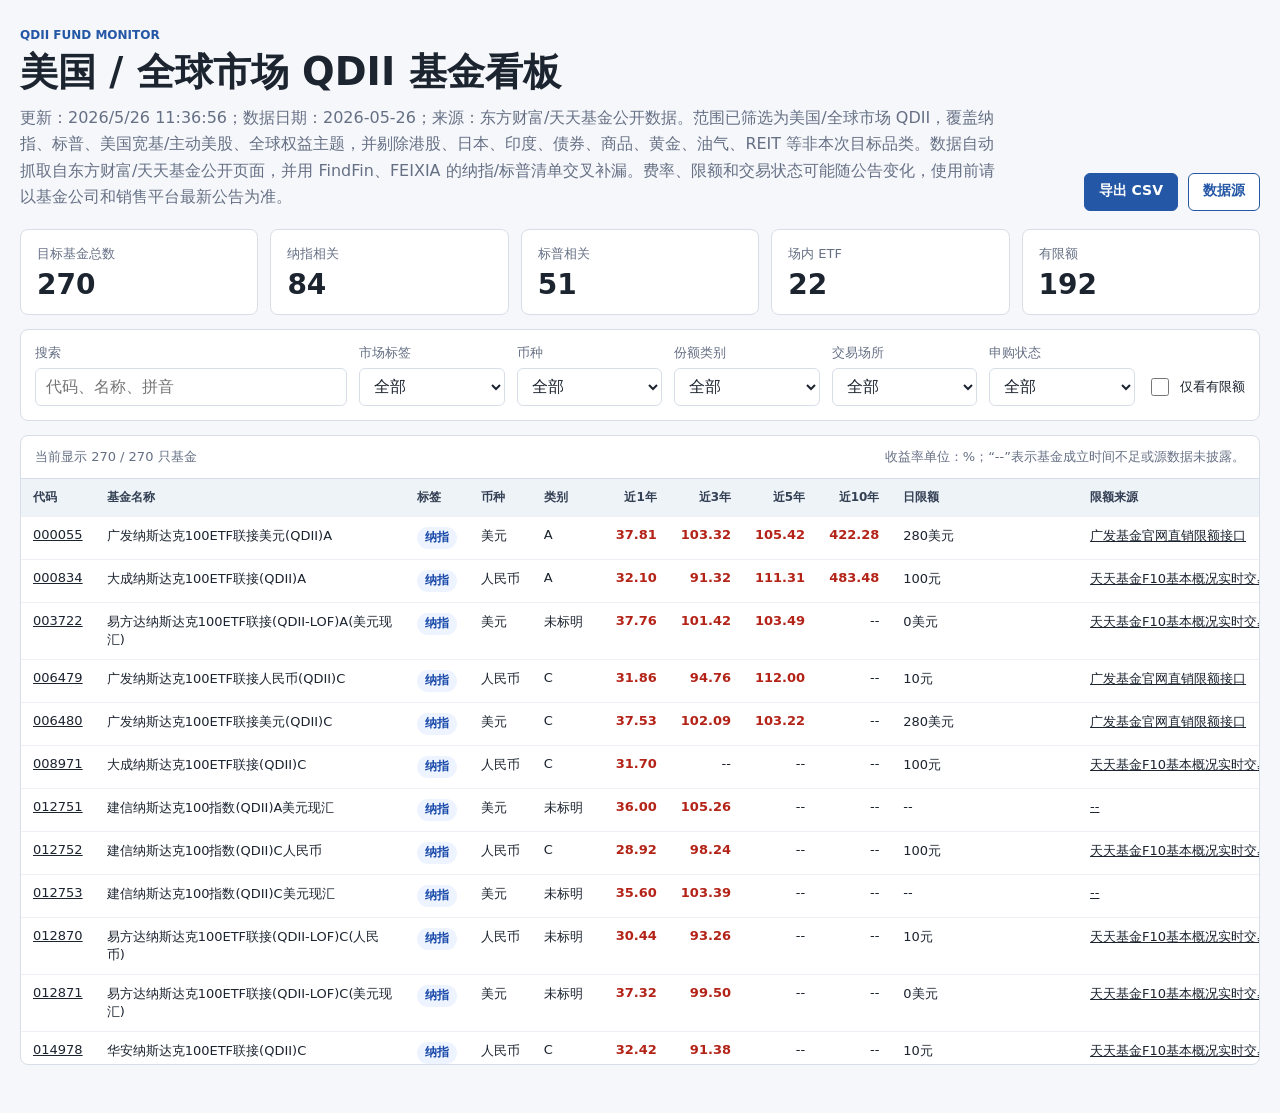
==== index.html @ d2ec5bf1 "first commit" ====
<!doctype html>
<html lang="zh-CN">
  <head>
    <meta charset="utf-8" />
    <meta name="viewport" content="width=device-width, initial-scale=1" />
    <meta http-equiv="Cache-Control" content="no-cache, no-store, must-revalidate" />
    <meta http-equiv="Pragma" content="no-cache" />
    <meta http-equiv="Expires" content="0" />
    <title>中国大陆 QDII 基金全量看板</title>
    <link rel="stylesheet" href="./styles.css" />
  </head>
  <body>
    <main class="shell">
      <header class="topbar">
        <div>
          <p class="eyebrow">QDII Fund Monitor</p>
          <h1>美国 / 全球市场 QDII 基金看板</h1>
          <p id="meta" class="meta">正在读取数据...</p>
        </div>
        <div class="actions">
          <a class="button" href="./data/qdii-funds.csv">导出 CSV</a>
          <a class="button muted" href="https://fund.eastmoney.com/data/fundranking.html" target="_blank" rel="noreferrer">数据源</a>
        </div>
      </header>

      <section class="summary" aria-label="统计概览">
        <div class="metric">
          <span>目标基金总数</span>
          <strong id="countAll">--</strong>
        </div>
        <div class="metric">
          <span>纳指相关</span>
          <strong id="countNasdaq">--</strong>
        </div>
        <div class="metric">
          <span>标普相关</span>
          <strong id="countSp">--</strong>
        </div>
        <div class="metric">
          <span>场内 ETF</span>
          <strong id="countEtf">--</strong>
        </div>
        <div class="metric">
          <span>有限额</span>
          <strong id="countLimited">--</strong>
        </div>
      </section>

      <section class="controls" aria-label="筛选">
        <label class="search">
          <span>搜索</span>
          <input id="searchInput" type="search" placeholder="代码、名称、拼音" />
        </label>
        <label>
          <span>市场标签</span>
          <select id="focusFilter">
            <option value="">全部</option>
          </select>
        </label>
        <label>
          <span>币种</span>
          <select id="currencyFilter">
            <option value="">全部</option>
          </select>
        </label>
        <label>
          <span>份额类别</span>
          <select id="classFilter">
            <option value="">全部</option>
          </select>
        </label>
        <label>
          <span>交易场所</span>
          <select id="venueFilter">
            <option value="">全部</option>
          </select>
        </label>
        <label>
          <span>申购状态</span>
          <select id="statusFilter">
            <option value="">全部</option>
          </select>
        </label>
        <label class="toggle">
          <input id="limitOnly" type="checkbox" />
          <span>仅看有限额</span>
        </label>
      </section>

      <section class="table-wrap" aria-label="基金列表">
        <div class="table-head">
          <p id="resultCount">--</p>
          <p>收益率单位：%；“--”表示基金成立时间不足或源数据未披露。</p>
        </div>
        <div class="scroller">
          <table>
            <thead>
              <tr>
                <th data-sort="code">代码</th>
                <th data-sort="name" class="name-col">基金名称</th>
                <th data-sort="focus">标签</th>
                <th data-sort="currency">币种</th>
                <th data-sort="shareClass">类别</th>
                <th data-sort="returns.oneYear" class="num">近1年</th>
                <th data-sort="returns.threeYears" class="num">近3年</th>
                <th data-sort="returns.fiveYears" class="num">近5年</th>
                <th data-sort="returns.tenYears" class="num">近10年</th>
                <th data-sort="fees.amounts.dailyPurchaseLimit">日限额</th>
                <th data-sort="limitSource">限额来源</th>
                <th data-sort="fees.tradingStatus.purchase">申购状态</th>
                <th data-sort="fees.operatingFees.management">管理费</th>
                <th data-sort="fees.operatingFees.custody">托管费</th>
                <th data-sort="fees.operatingFees.salesService">销售服务费</th>
                <th>详情</th>
              </tr>
            </thead>
            <tbody id="fundRows"></tbody>
          </table>
        </div>
      </section>
    </main>

    <script src="./app.js?v=20260526-limit-fix" type="module"></script>
  </body>
</html>
---- styles.css ----
:root {
  color-scheme: light;
  --bg: #f5f7fa;
  --panel: #ffffff;
  --ink: #1c2430;
  --muted: #667085;
  --line: #d8dee8;
  --blue: #2457a6;
  --green: #067647;
  --red: #b42318;
  --amber: #9a6700;
  --shadow: 0 16px 40px rgba(26, 35, 52, 0.12);
}

* {
  box-sizing: border-box;
}

body {
  margin: 0;
  background: var(--bg);
  color: var(--ink);
  font-family:
    Inter, ui-sans-serif, system-ui, -apple-system, BlinkMacSystemFont, "Segoe UI",
    "PingFang SC", "Microsoft YaHei", sans-serif;
}

a {
  color: inherit;
}

.shell {
  width: min(1680px, calc(100vw - 40px));
  margin: 0 auto;
  padding: 28px 0 48px;
}

.topbar {
  display: flex;
  align-items: flex-end;
  justify-content: space-between;
  gap: 24px;
  margin-bottom: 18px;
}

.eyebrow {
  margin: 0 0 8px;
  color: var(--blue);
  font-size: 12px;
  font-weight: 700;
  letter-spacing: 0;
  text-transform: uppercase;
}

h1 {
  margin: 0;
  font-size: clamp(28px, 3vw, 44px);
  line-height: 1.12;
  letter-spacing: 0;
}

.meta {
  max-width: 980px;
  margin: 12px 0 0;
  color: var(--muted);
  line-height: 1.65;
}

.actions {
  display: flex;
  gap: 10px;
  flex-wrap: wrap;
  justify-content: flex-end;
}

.button,
button {
  min-height: 38px;
  border: 1px solid var(--blue);
  background: var(--blue);
  color: white;
  border-radius: 6px;
  padding: 8px 14px;
  font-size: 14px;
  font-weight: 650;
  text-decoration: none;
  cursor: pointer;
}

.button.muted {
  background: white;
  color: var(--blue);
}

.summary {
  display: grid;
  grid-template-columns: repeat(5, minmax(140px, 1fr));
  gap: 12px;
  margin-bottom: 14px;
}

.metric {
  background: var(--panel);
  border: 1px solid var(--line);
  border-radius: 8px;
  padding: 15px 16px;
}

.metric span {
  display: block;
  color: var(--muted);
  font-size: 13px;
}

.metric strong {
  display: block;
  margin-top: 8px;
  font-size: 28px;
  line-height: 1;
}

.controls {
  display: grid;
  grid-template-columns: minmax(260px, 1.5fr) repeat(5, minmax(132px, 0.7fr)) auto;
  align-items: end;
  gap: 12px;
  background: var(--panel);
  border: 1px solid var(--line);
  border-radius: 8px;
  padding: 14px;
  margin-bottom: 14px;
}

label span {
  display: block;
  margin-bottom: 6px;
  color: var(--muted);
  font-size: 13px;
}

input,
select {
  width: 100%;
  height: 38px;
  border: 1px solid var(--line);
  border-radius: 6px;
  background: #fff;
  color: var(--ink);
  padding: 0 10px;
  font: inherit;
}

.toggle {
  display: flex;
  align-items: center;
  gap: 8px;
  height: 38px;
}

.toggle input {
  width: 18px;
  height: 18px;
}

.toggle span {
  margin: 0;
  color: var(--ink);
}

.table-wrap {
  background: var(--panel);
  border: 1px solid var(--line);
  border-radius: 8px;
  overflow: hidden;
}

.table-head {
  display: flex;
  justify-content: space-between;
  gap: 20px;
  padding: 12px 14px;
  border-bottom: 1px solid var(--line);
  color: var(--muted);
  font-size: 13px;
}

.table-head p {
  margin: 0;
}

.scroller {
  overflow: auto;
  max-height: calc(100vh - 315px);
}

table {
  width: 100%;
  min-width: 1540px;
  border-collapse: collapse;
  font-size: 13px;
}

th,
td {
  border-bottom: 1px solid #edf1f6;
  padding: 10px 12px;
  text-align: left;
  vertical-align: top;
  white-space: nowrap;
}

th {
  position: sticky;
  top: 0;
  z-index: 1;
  background: #eef3f8;
  color: #344054;
  font-size: 12px;
  font-weight: 750;
  cursor: pointer;
}

th.name-col,
td.name-col {
  min-width: 310px;
  white-space: normal;
}

td.num,
th.num {
  text-align: right;
}

tbody tr:hover {
  background: #f8fbff;
}

.positive {
  color: var(--red);
  font-weight: 700;
}

.negative {
  color: var(--green);
  font-weight: 700;
}

.tag {
  display: inline-flex;
  align-items: center;
  min-height: 22px;
  border-radius: 999px;
  padding: 2px 8px;
  background: #eef4ff;
  color: #1849a9;
  font-size: 12px;
  font-weight: 650;
}

.tag.warn {
  background: #fff6db;
  color: var(--amber);
}

.tag.stop {
  background: #ffe8e5;
  color: var(--red);
}

.detail-btn {
  min-height: 30px;
  padding: 5px 10px;
  border-color: #c7d7ef;
  background: #f5f9ff;
  color: var(--blue);
}

.drawer {
  position: fixed;
  inset: 0;
  display: none;
  justify-content: flex-end;
  background: rgba(16, 24, 40, 0.38);
  z-index: 20;
}

.drawer.open {
  display: flex;
}

.drawer-card {
  width: min(720px, 100vw);
  height: 100%;
  overflow: auto;
  background: var(--panel);
  box-shadow: var(--shadow);
  padding: 28px;
}

.icon-button {
  float: right;
  width: 36px;
  min-height: 36px;
  padding: 0;
  border-color: var(--line);
  background: #fff;
  color: var(--ink);
  font-size: 26px;
  line-height: 1;
}

.detail-title {
  margin: 0 42px 6px 0;
  font-size: 24px;
}

.detail-subtitle {
  margin: 0 0 18px;
  color: var(--muted);
}

.detail-grid {
  display: grid;
  grid-template-columns: repeat(2, minmax(0, 1fr));
  gap: 10px;
  margin: 16px 0;
}

.detail-item {
  border: 1px solid var(--line);
  border-radius: 8px;
  padding: 12px;
}

.detail-item span {
  color: var(--muted);
  font-size: 12px;
}

.detail-item strong {
  display: block;
  margin-top: 5px;
}

.fee-section {
  margin-top: 18px;
}

.fee-section h3 {
  margin: 0 0 8px;
  font-size: 16px;
}

.fee-list {
  margin: 0;
  padding: 0;
  list-style: none;
  border: 1px solid var(--line);
  border-radius: 8px;
  overflow: hidden;
}

.fee-list li {
  display: grid;
  grid-template-columns: minmax(160px, 1fr) minmax(140px, 0.8fr);
  gap: 10px;
  padding: 10px 12px;
  border-bottom: 1px solid #edf1f6;
}

.fee-list li:last-child {
  border-bottom: 0;
}

.source-links {
  display: flex;
  gap: 10px;
  flex-wrap: wrap;
  margin-top: 18px;
}

.detail-page {
  background: var(--panel);
  border: 1px solid var(--line);
  border-radius: 8px;
  padding: 22px;
}

.back-link {
  display: inline-flex;
  margin-bottom: 16px;
  color: var(--blue);
  font-weight: 700;
  text-decoration: none;
}

.detail-note {
  margin-top: 18px;
  color: var(--muted);
  line-height: 1.65;
}

@media (max-width: 980px) {
  .shell {
    width: min(100vw - 24px, 1680px);
    padding-top: 18px;
  }

  .topbar {
    align-items: flex-start;
    flex-direction: column;
  }

  .summary {
    grid-template-columns: repeat(2, minmax(0, 1fr));
  }

  .controls {
    grid-template-columns: 1fr;
  }

  .scroller {
    max-height: none;
  }

  .table-head {
    flex-direction: column;
    gap: 6px;
  }

  .detail-grid {
    grid-template-columns: 1fr;
  }
}
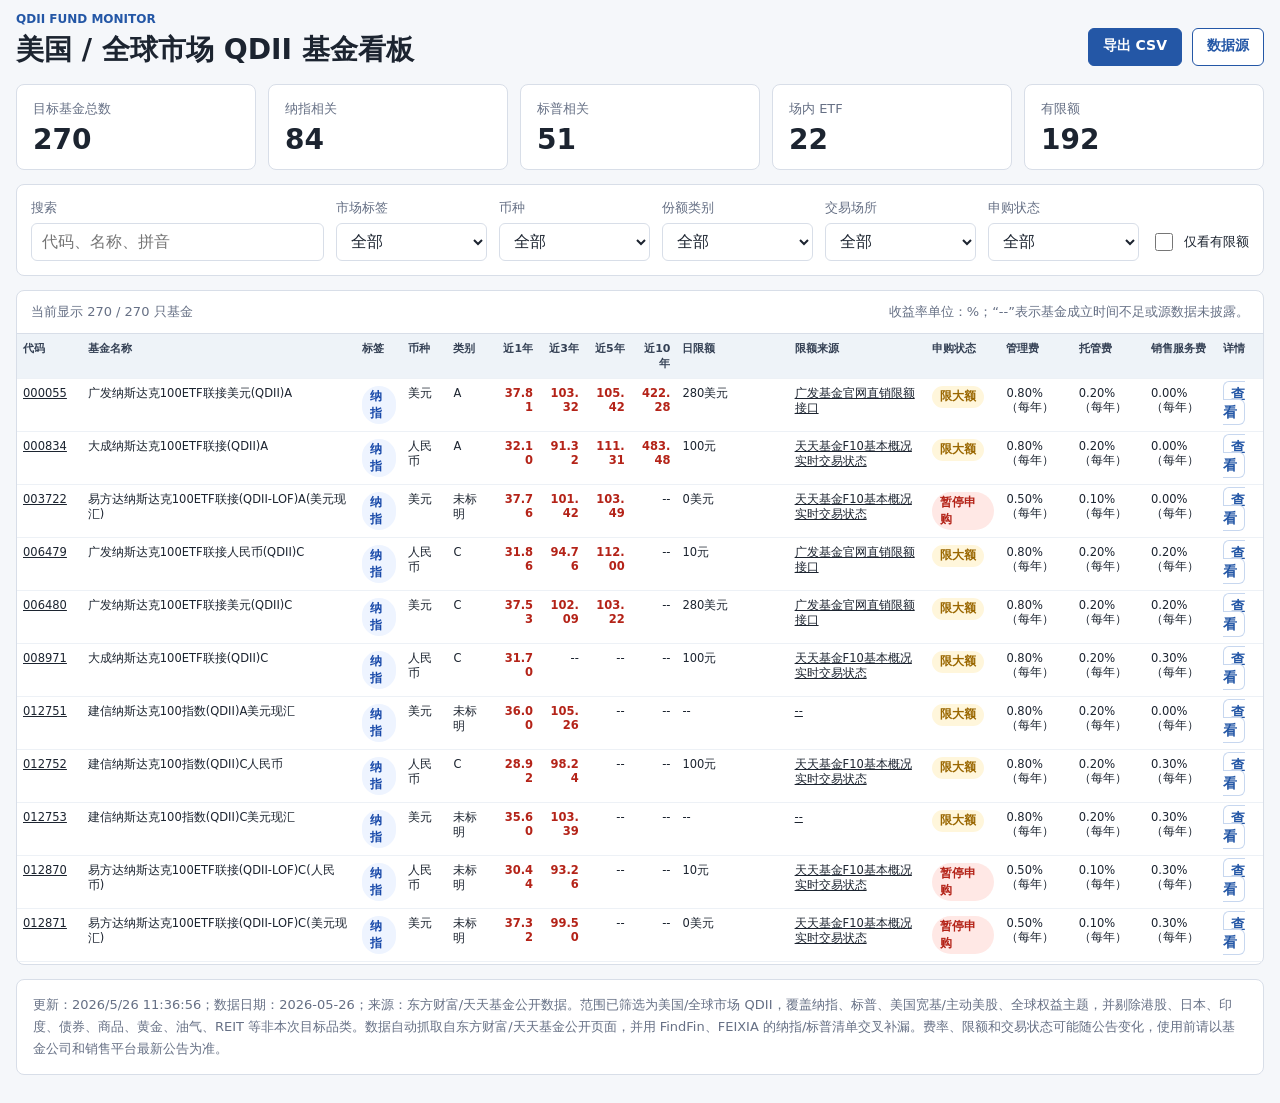
==== commit 7a50392f: "replace with latest local files" ====
--- a/index.html
+++ b/index.html
@@ -15,7 +15,6 @@
         <div>
           <p class="eyebrow">QDII Fund Monitor</p>
           <h1>美国 / 全球市场 QDII 基金看板</h1>
-          <p id="meta" class="meta">正在读取数据...</p>
         </div>
         <div class="actions">
           <a class="button" href="./data/qdii-funds.csv">导出 CSV</a>
@@ -105,12 +104,12 @@
                 <th data-sort="returns.threeYears" class="num">近3年</th>
                 <th data-sort="returns.fiveYears" class="num">近5年</th>
                 <th data-sort="returns.tenYears" class="num">近10年</th>
-                <th data-sort="fees.amounts.dailyPurchaseLimit">日限额</th>
-                <th data-sort="limitSource">限额来源</th>
-                <th data-sort="fees.tradingStatus.purchase">申购状态</th>
-                <th data-sort="fees.operatingFees.management">管理费</th>
-                <th data-sort="fees.operatingFees.custody">托管费</th>
-                <th data-sort="fees.operatingFees.salesService">销售服务费</th>
+                <th data-sort="fees.amounts.dailyPurchaseLimit" class="limit-col">日限额</th>
+                <th data-sort="limitSource" class="source-col">限额来源</th>
+                <th data-sort="fees.tradingStatus.purchase" class="status-col">申购状态</th>
+                <th data-sort="fees.operatingFees.management" class="fee-col">管理费</th>
+                <th data-sort="fees.operatingFees.custody" class="fee-col">托管费</th>
+                <th data-sort="fees.operatingFees.salesService" class="fee-col">销售服务费</th>
                 <th>详情</th>
               </tr>
             </thead>
@@ -118,6 +117,10 @@
           </table>
         </div>
       </section>
+
+      <footer class="site-footer">
+        <p id="meta" class="meta">正在读取数据...</p>
+      </footer>
     </main>
 
     <script src="./app.js?v=20260526-limit-fix" type="module"></script>
--- a/styles.css
+++ b/styles.css
@@ -16,6 +16,13 @@
   box-sizing: border-box;
 }
 
+html,
+body {
+  width: 100%;
+  min-height: 100%;
+  overflow-x: hidden;
+}
+
 body {
   margin: 0;
   background: var(--bg);
@@ -30,9 +37,10 @@
 }
 
 .shell {
-  width: min(1680px, calc(100vw - 40px));
-  margin: 0 auto;
-  padding: 28px 0 48px;
+  width: 100%;
+  max-width: none;
+  margin: 0;
+  padding: 12px 16px 28px;
 }
 
 .topbar {
@@ -54,16 +62,14 @@
 
 h1 {
   margin: 0;
-  font-size: clamp(28px, 3vw, 44px);
+  font-size: clamp(22px, 2.2vw, 34px);
   line-height: 1.12;
   letter-spacing: 0;
 }
 
 .meta {
-  max-width: 980px;
-  margin: 12px 0 0;
-  color: var(--muted);
-  line-height: 1.65;
+  color: var(--muted);
+  line-height: 1.7;
 }
 
 .actions {
@@ -121,7 +127,7 @@
 
 .controls {
   display: grid;
-  grid-template-columns: minmax(260px, 1.5fr) repeat(5, minmax(132px, 0.7fr)) auto;
+  grid-template-columns: minmax(220px, 1.4fr) repeat(5, minmax(0, 0.72fr)) auto;
   align-items: end;
   gap: 12px;
   background: var(--panel);
@@ -189,24 +195,28 @@
 }
 
 .scroller {
-  overflow: auto;
-  max-height: calc(100vh - 315px);
+  overflow-x: hidden;
+  overflow-y: auto;
+  max-height: calc(100vh - 270px);
 }
 
 table {
   width: 100%;
-  min-width: 1540px;
+  min-width: 0;
   border-collapse: collapse;
-  font-size: 13px;
+  table-layout: fixed;
+  font-size: 11.5px;
 }
 
 th,
 td {
   border-bottom: 1px solid #edf1f6;
-  padding: 10px 12px;
+  padding: 7px 6px;
   text-align: left;
   vertical-align: top;
-  white-space: nowrap;
+  white-space: normal;
+  word-break: break-word;
+  overflow-wrap: anywhere;
 }
 
 th {
@@ -215,15 +225,41 @@
   z-index: 1;
   background: #eef3f8;
   color: #344054;
-  font-size: 12px;
+  font-size: 11px;
   font-weight: 750;
   cursor: pointer;
 }
 
+th:first-child,
+td:first-child {
+  width: 5.2%;
+}
+
 th.name-col,
 td.name-col {
-  min-width: 310px;
+  width: 22%;
+  min-width: 0;
   white-space: normal;
+}
+
+th.limit-col,
+td.limit-col {
+  width: 9%;
+}
+
+th.source-col,
+td.source-col {
+  width: 11%;
+}
+
+th.status-col,
+td.status-col {
+  width: 6%;
+}
+
+th.fee-col,
+td.fee-col {
+  width: 5.8%;
 }
 
 td.num,
@@ -269,10 +305,27 @@
 
 .detail-btn {
   min-height: 30px;
-  padding: 5px 10px;
+  padding: 4px 7px;
   border-color: #c7d7ef;
   background: #f5f9ff;
   color: var(--blue);
+}
+
+
+.site-footer {
+  margin-top: 14px;
+  padding: 14px 16px;
+  background: var(--panel);
+  border: 1px solid var(--line);
+  border-radius: 8px;
+}
+
+.site-footer .meta {
+  max-width: none;
+  margin: 0;
+  font-size: 13px;
+  line-height: 1.7;
+  color: var(--muted);
 }
 
 .drawer {
@@ -402,8 +455,8 @@
 
 @media (max-width: 980px) {
   .shell {
-    width: min(100vw - 24px, 1680px);
-    padding-top: 18px;
+    width: 100%;
+    padding: 12px 10px 24px;
   }
 
   .topbar {
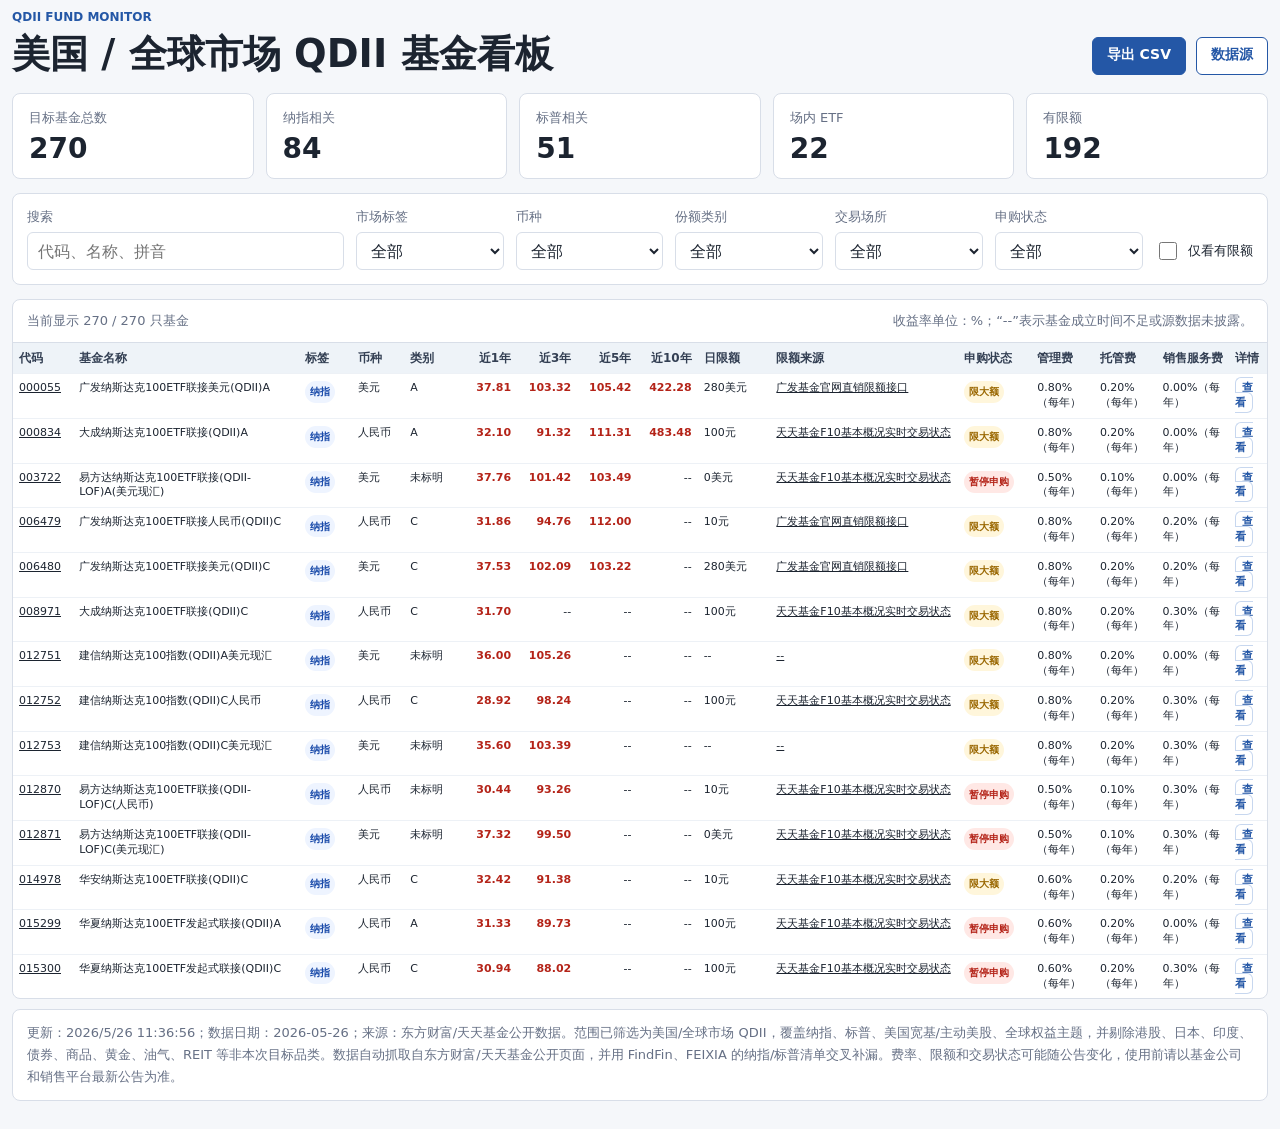
==== commit 1d67f75f: "remove horizontal scroll" ====
--- a/index.html
+++ b/index.html
@@ -104,12 +104,12 @@
                 <th data-sort="returns.threeYears" class="num">近3年</th>
                 <th data-sort="returns.fiveYears" class="num">近5年</th>
                 <th data-sort="returns.tenYears" class="num">近10年</th>
-                <th data-sort="fees.amounts.dailyPurchaseLimit" class="limit-col">日限额</th>
-                <th data-sort="limitSource" class="source-col">限额来源</th>
-                <th data-sort="fees.tradingStatus.purchase" class="status-col">申购状态</th>
-                <th data-sort="fees.operatingFees.management" class="fee-col">管理费</th>
-                <th data-sort="fees.operatingFees.custody" class="fee-col">托管费</th>
-                <th data-sort="fees.operatingFees.salesService" class="fee-col">销售服务费</th>
+                <th data-sort="fees.amounts.dailyPurchaseLimit">日限额</th>
+                <th data-sort="limitSource">限额来源</th>
+                <th data-sort="fees.tradingStatus.purchase">申购状态</th>
+                <th data-sort="fees.operatingFees.management">管理费</th>
+                <th data-sort="fees.operatingFees.custody">托管费</th>
+                <th data-sort="fees.operatingFees.salesService">销售服务费</th>
                 <th>详情</th>
               </tr>
             </thead>
--- a/styles.css
+++ b/styles.css
@@ -16,13 +16,6 @@
   box-sizing: border-box;
 }
 
-html,
-body {
-  width: 100%;
-  min-height: 100%;
-  overflow-x: hidden;
-}
-
 body {
   margin: 0;
   background: var(--bg);
@@ -40,7 +33,7 @@
   width: 100%;
   max-width: none;
   margin: 0;
-  padding: 12px 16px 28px;
+  padding: 10px 12px 28px;
 }
 
 .topbar {
@@ -62,14 +55,16 @@
 
 h1 {
   margin: 0;
-  font-size: clamp(22px, 2.2vw, 34px);
+  font-size: clamp(28px, 3vw, 44px);
   line-height: 1.12;
   letter-spacing: 0;
 }
 
 .meta {
-  color: var(--muted);
-  line-height: 1.7;
+  max-width: 980px;
+  margin: 12px 0 0;
+  color: var(--muted);
+  line-height: 1.65;
 }
 
 .actions {
@@ -127,7 +122,7 @@
 
 .controls {
   display: grid;
-  grid-template-columns: minmax(220px, 1.4fr) repeat(5, minmax(0, 0.72fr)) auto;
+  grid-template-columns: minmax(260px, 1.5fr) repeat(5, minmax(132px, 0.7fr)) auto;
   align-items: end;
   gap: 12px;
   background: var(--panel);
@@ -197,15 +192,17 @@
 .scroller {
   overflow-x: hidden;
   overflow-y: auto;
-  max-height: calc(100vh - 270px);
+  max-height: calc(100vh - 245px);
+  width: 100%;
 }
 
 table {
   width: 100%;
   min-width: 0;
+  max-width: 100%;
+  table-layout: fixed;
   border-collapse: collapse;
-  table-layout: fixed;
-  font-size: 11.5px;
+  font-size: 11px;
 }
 
 th,
@@ -217,6 +214,7 @@
   white-space: normal;
   word-break: break-word;
   overflow-wrap: anywhere;
+  line-height: 1.35;
 }
 
 th {
@@ -225,41 +223,16 @@
   z-index: 1;
   background: #eef3f8;
   color: #344054;
-  font-size: 11px;
+  font-size: 12px;
   font-weight: 750;
   cursor: pointer;
 }
 
-th:first-child,
-td:first-child {
-  width: 5.2%;
-}
-
 th.name-col,
 td.name-col {
-  width: 22%;
   min-width: 0;
+  width: auto;
   white-space: normal;
-}
-
-th.limit-col,
-td.limit-col {
-  width: 9%;
-}
-
-th.source-col,
-td.source-col {
-  width: 11%;
-}
-
-th.status-col,
-td.status-col {
-  width: 6%;
-}
-
-th.fee-col,
-td.fee-col {
-  width: 5.8%;
 }
 
 td.num,
@@ -305,27 +278,10 @@
 
 .detail-btn {
   min-height: 30px;
-  padding: 4px 7px;
+  padding: 5px 10px;
   border-color: #c7d7ef;
   background: #f5f9ff;
   color: var(--blue);
-}
-
-
-.site-footer {
-  margin-top: 14px;
-  padding: 14px 16px;
-  background: var(--panel);
-  border: 1px solid var(--line);
-  border-radius: 8px;
-}
-
-.site-footer .meta {
-  max-width: none;
-  margin: 0;
-  font-size: 13px;
-  line-height: 1.7;
-  color: var(--muted);
 }
 
 .drawer {
@@ -456,7 +412,7 @@
 @media (max-width: 980px) {
   .shell {
     width: 100%;
-    padding: 12px 10px 24px;
+    padding: 8px;
   }
 
   .topbar {
@@ -485,3 +441,72 @@
     grid-template-columns: 1fr;
   }
 }
+
+
+/* 强制全屏显示：不要横向滚动条 */
+html,
+body {
+  width: 100%;
+  max-width: 100%;
+  overflow-x: hidden;
+}
+
+.table-wrap {
+  width: 100%;
+  max-width: 100%;
+}
+
+.scroller::-webkit-scrollbar:horizontal {
+  display: none;
+}
+
+/* 16 列压进一个屏幕：重点列宽一点，辅助列窄一点 */
+th:nth-child(1), td:nth-child(1) { width: 4.8%; }
+th:nth-child(2), td:nth-child(2) { width: 18%; }
+th:nth-child(3), td:nth-child(3) { width: 4.2%; }
+th:nth-child(4), td:nth-child(4) { width: 4.2%; }
+th:nth-child(5), td:nth-child(5) { width: 4.2%; }
+th:nth-child(6), td:nth-child(6) { width: 4.8%; }
+th:nth-child(7), td:nth-child(7) { width: 4.8%; }
+th:nth-child(8), td:nth-child(8) { width: 4.8%; }
+th:nth-child(9), td:nth-child(9) { width: 4.8%; }
+th:nth-child(10), td:nth-child(10) { width: 5.8%; }
+th:nth-child(11), td:nth-child(11) { width: 15%; }
+th:nth-child(12), td:nth-child(12) { width: 5.8%; }
+th:nth-child(13), td:nth-child(13) { width: 5%; }
+th:nth-child(14), td:nth-child(14) { width: 5%; }
+th:nth-child(15), td:nth-child(15) { width: 5.8%; }
+th:nth-child(16), td:nth-child(16) { width: 3%; }
+
+.tag {
+  padding: 1px 5px;
+  font-size: 10px;
+}
+
+.detail-btn {
+  min-height: 24px;
+  padding: 3px 6px;
+  font-size: 11px;
+}
+
+.site-footer {
+  margin-top: 10px;
+  padding: 12px 14px;
+  background: var(--panel);
+  border: 1px solid var(--line);
+  border-radius: 8px;
+}
+
+.site-footer .meta {
+  max-width: none;
+  margin: 0;
+  color: var(--muted);
+  font-size: 13px;
+  line-height: 1.7;
+}
+
+@media (max-width: 1200px) {
+  table { font-size: 10px; }
+  th, td { padding: 6px 4px; }
+  .tag { font-size: 9px; padding: 1px 4px; }
+}
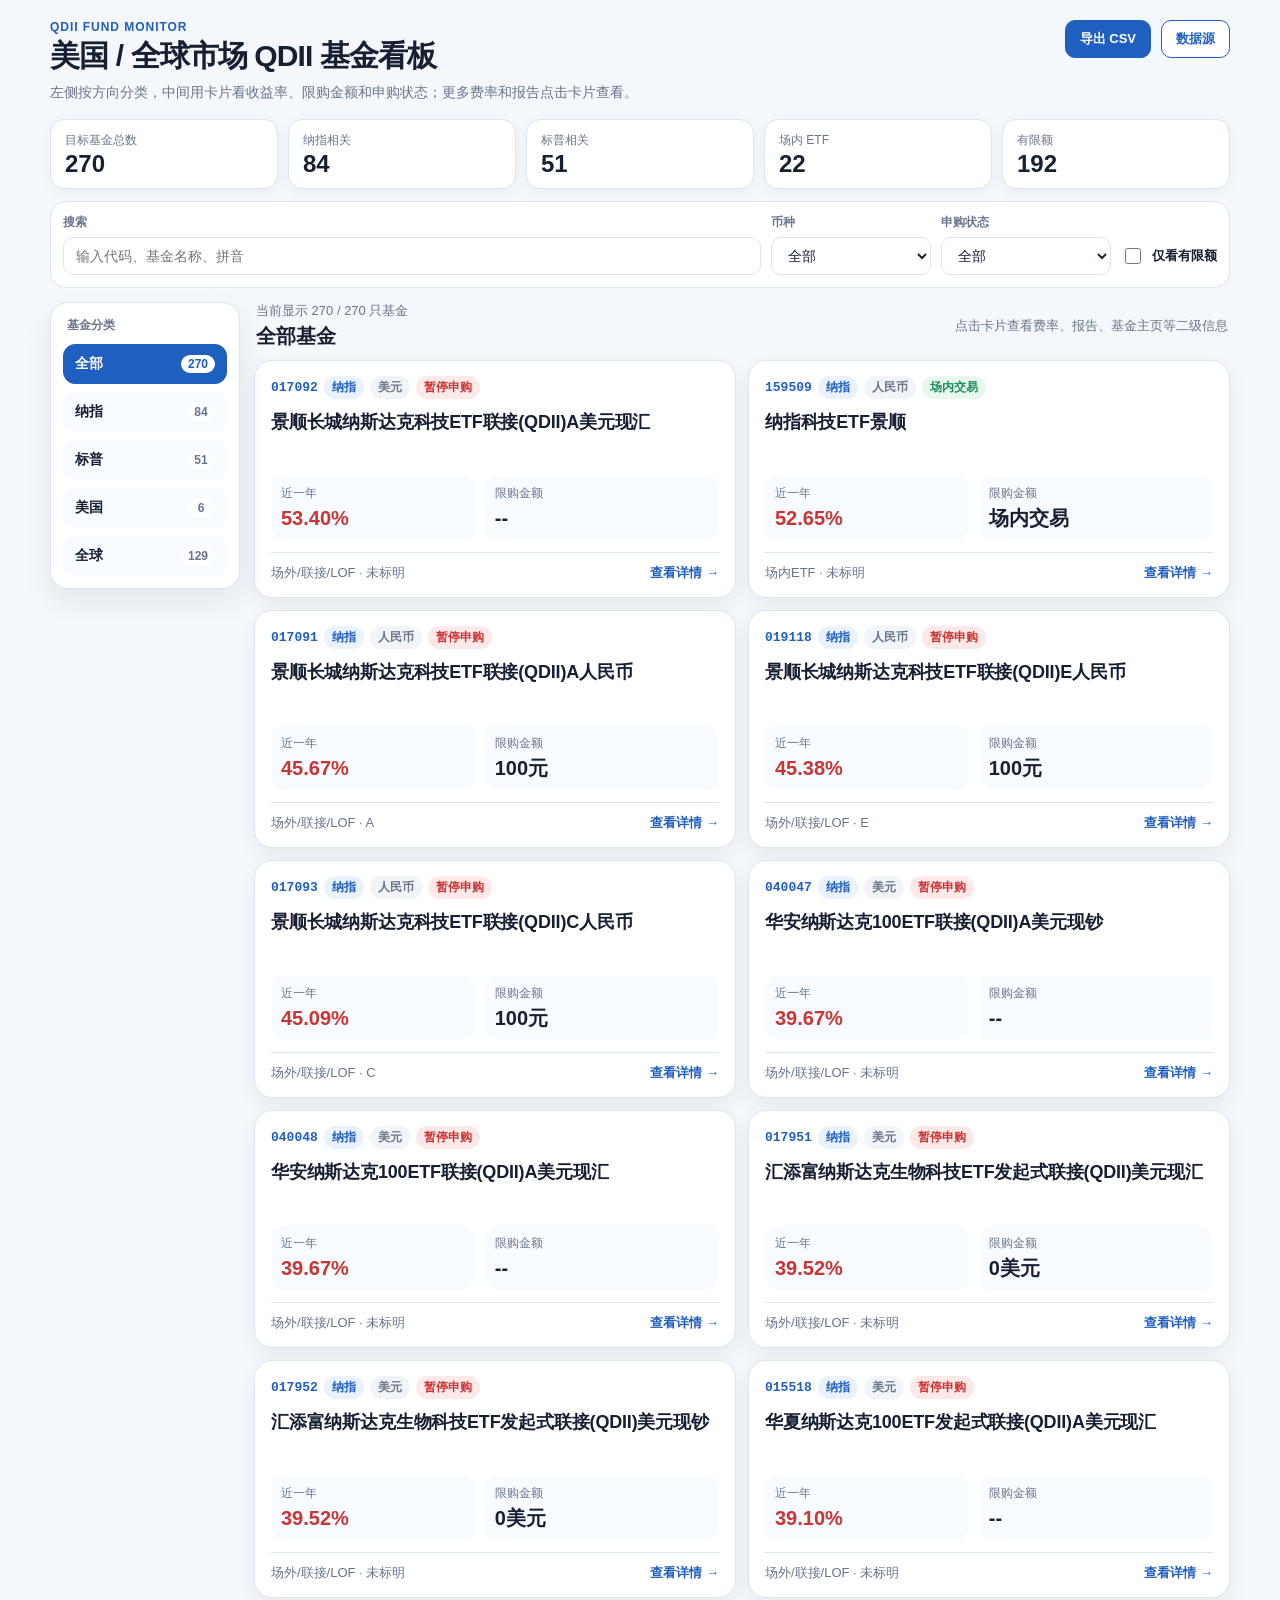
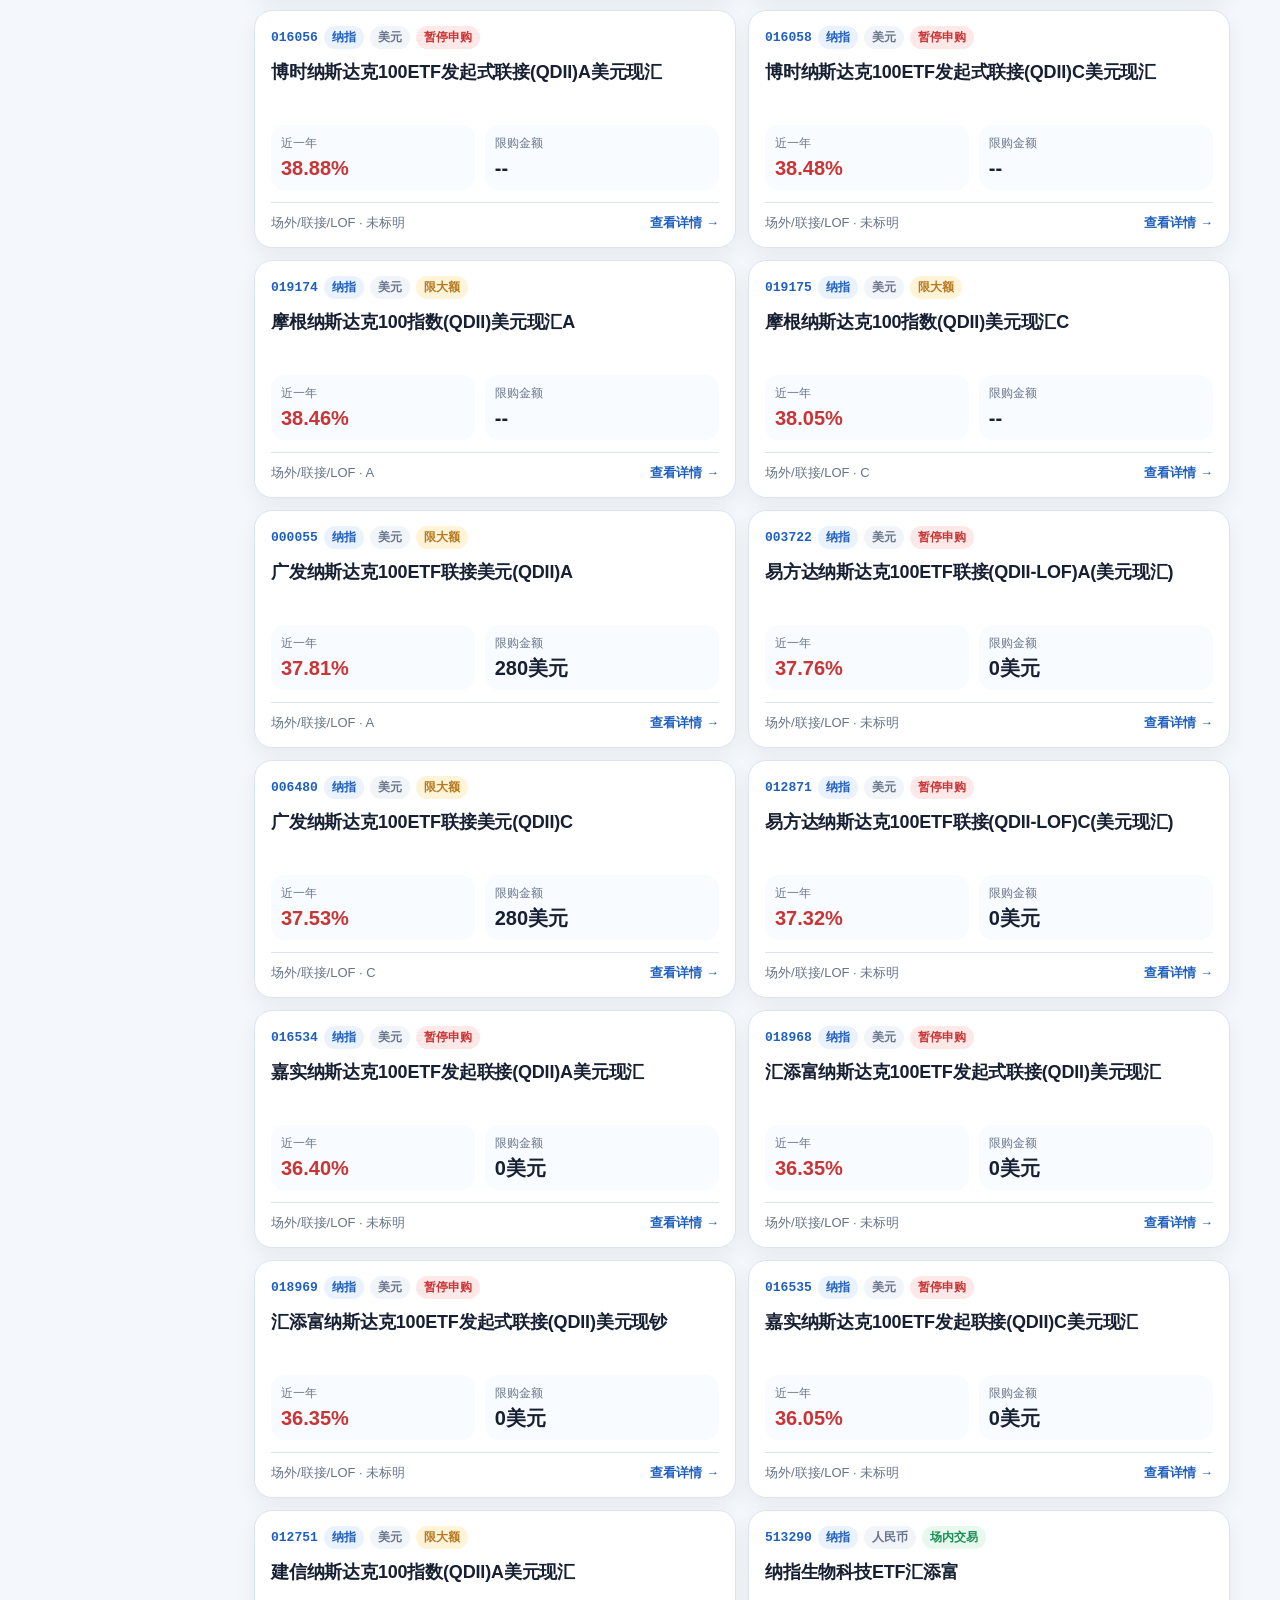
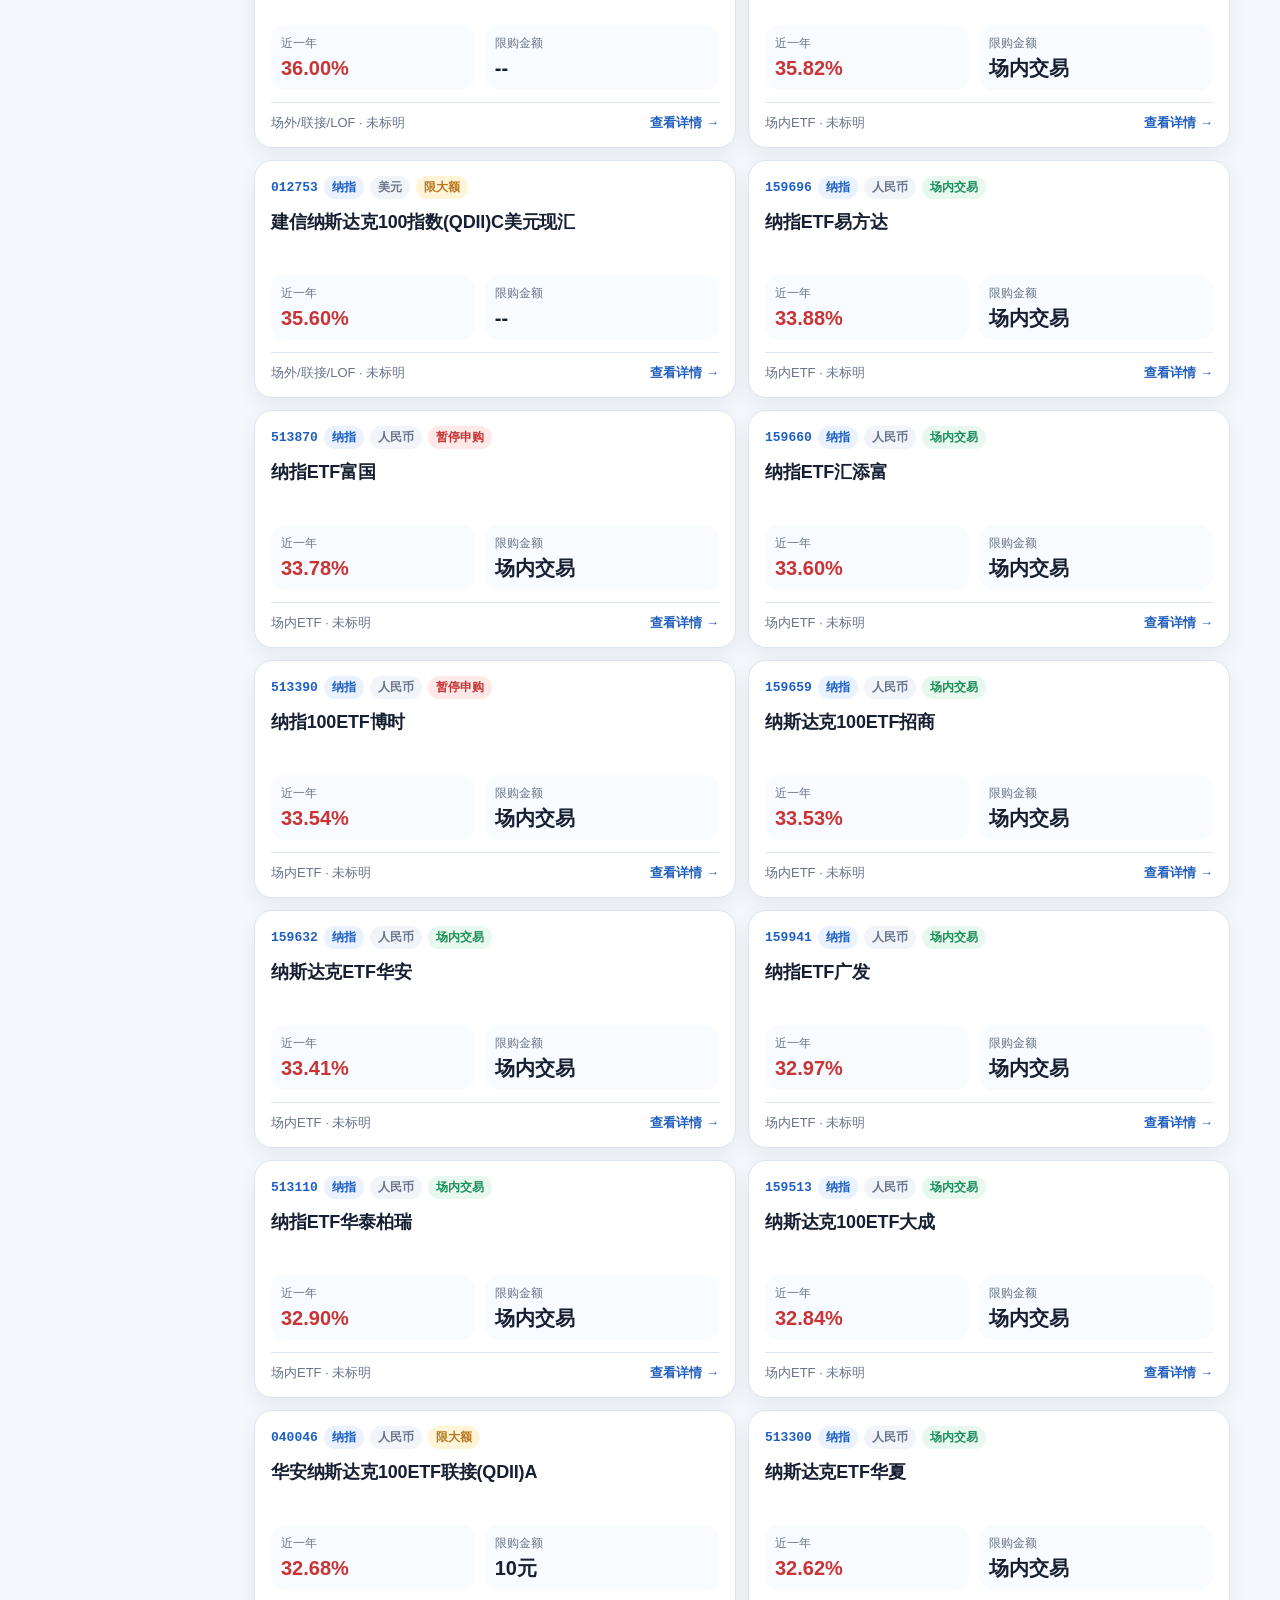
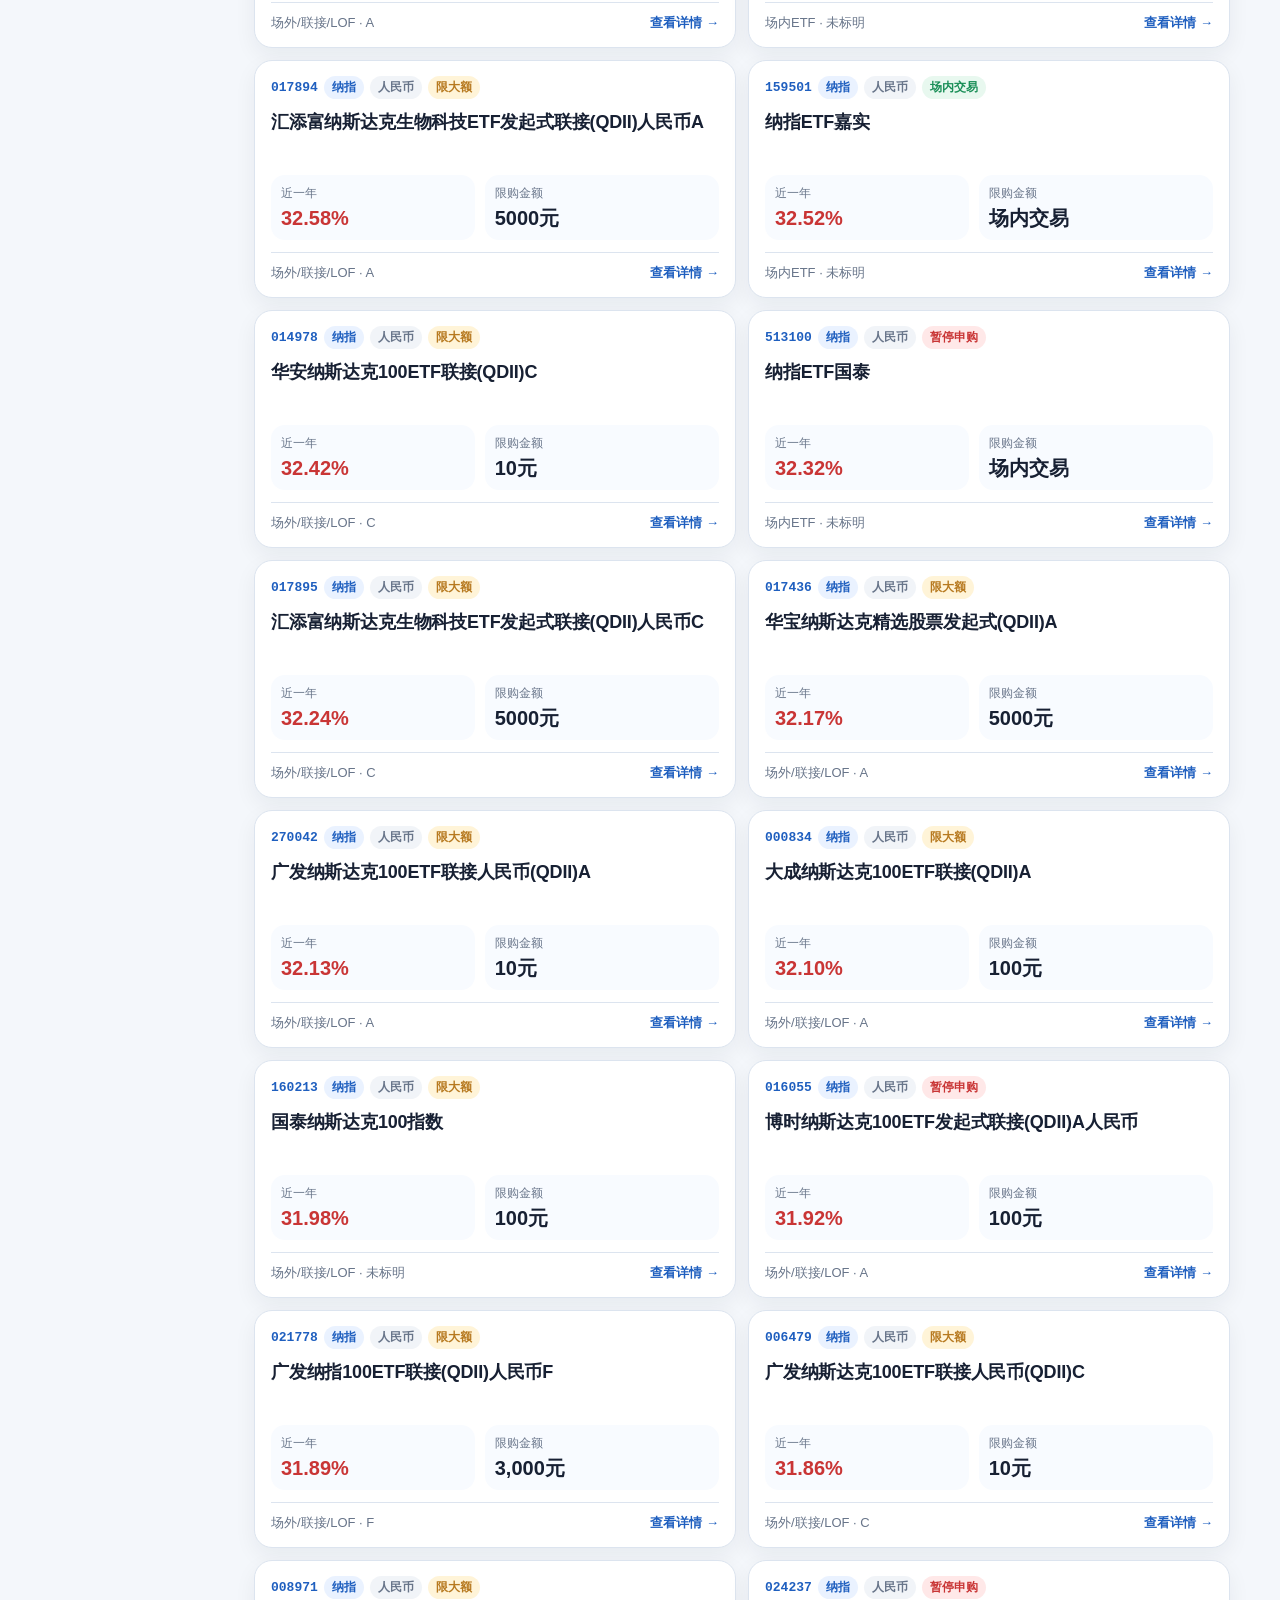
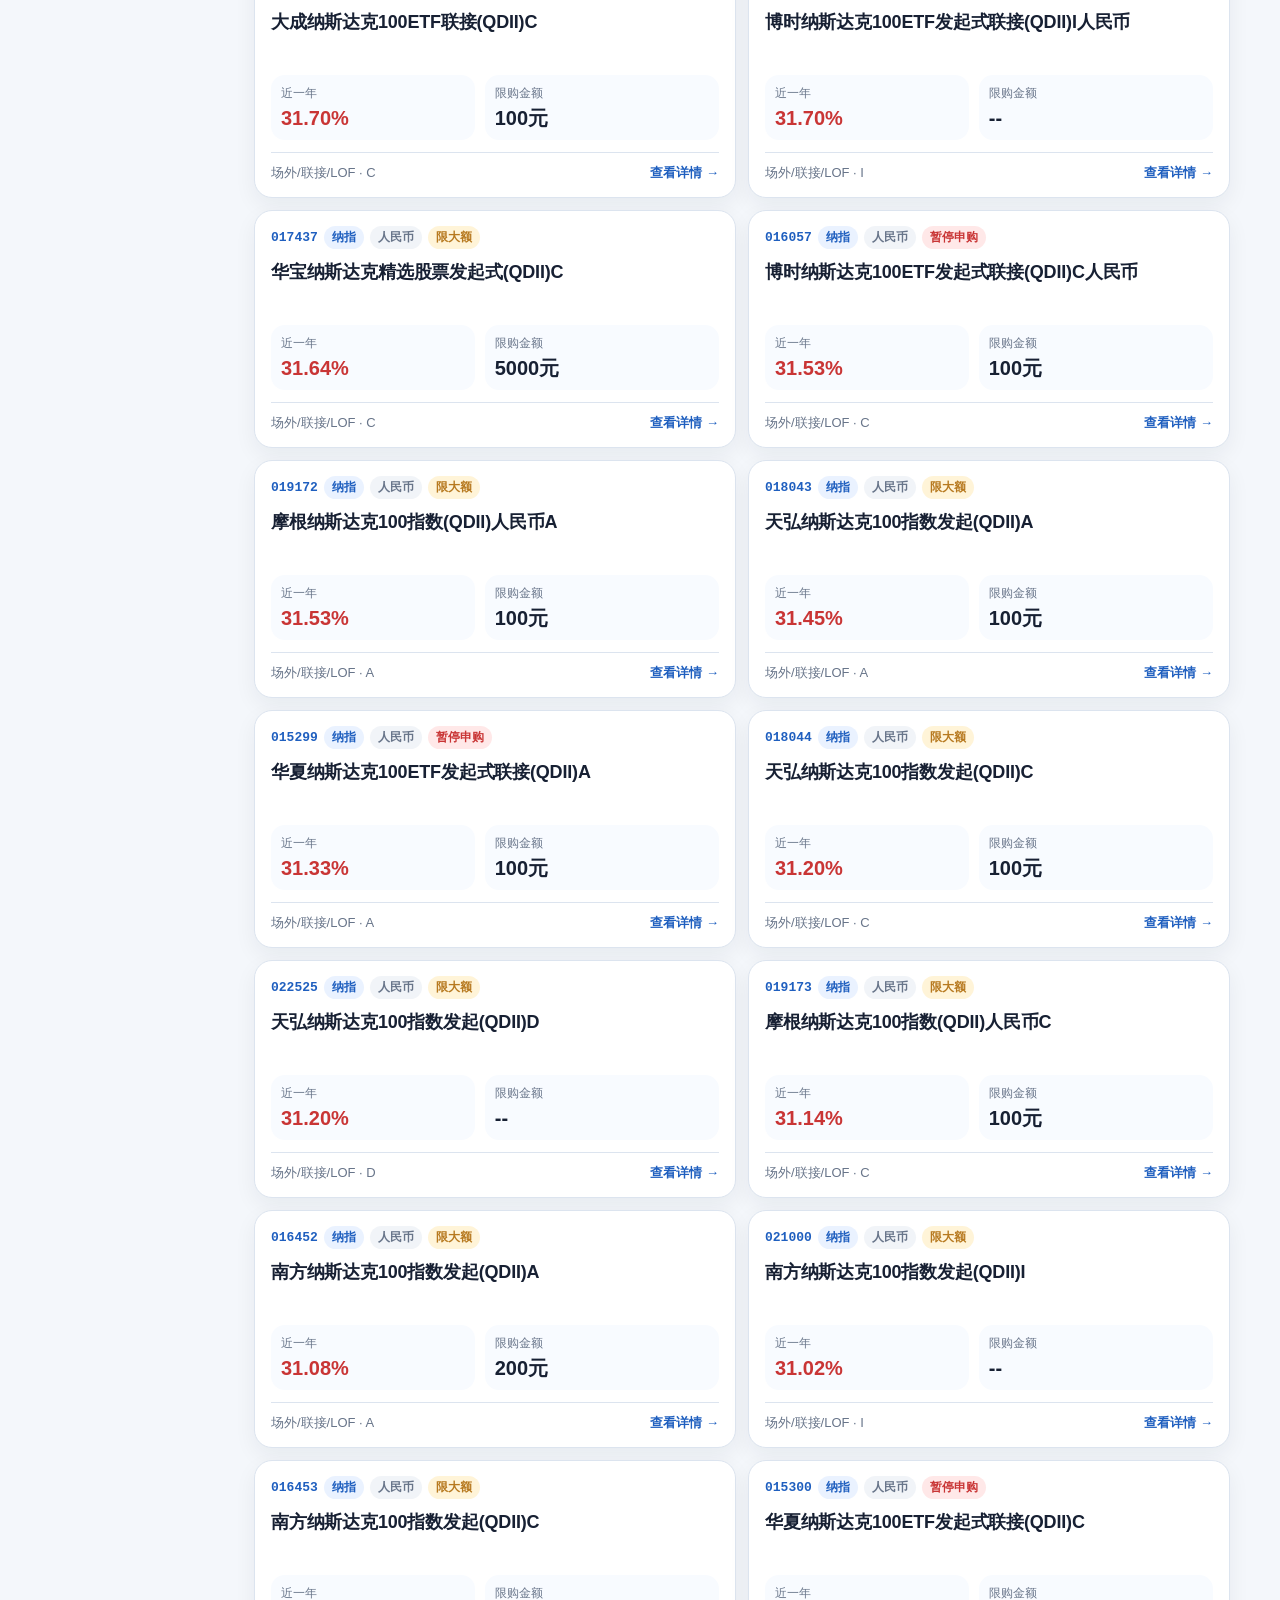
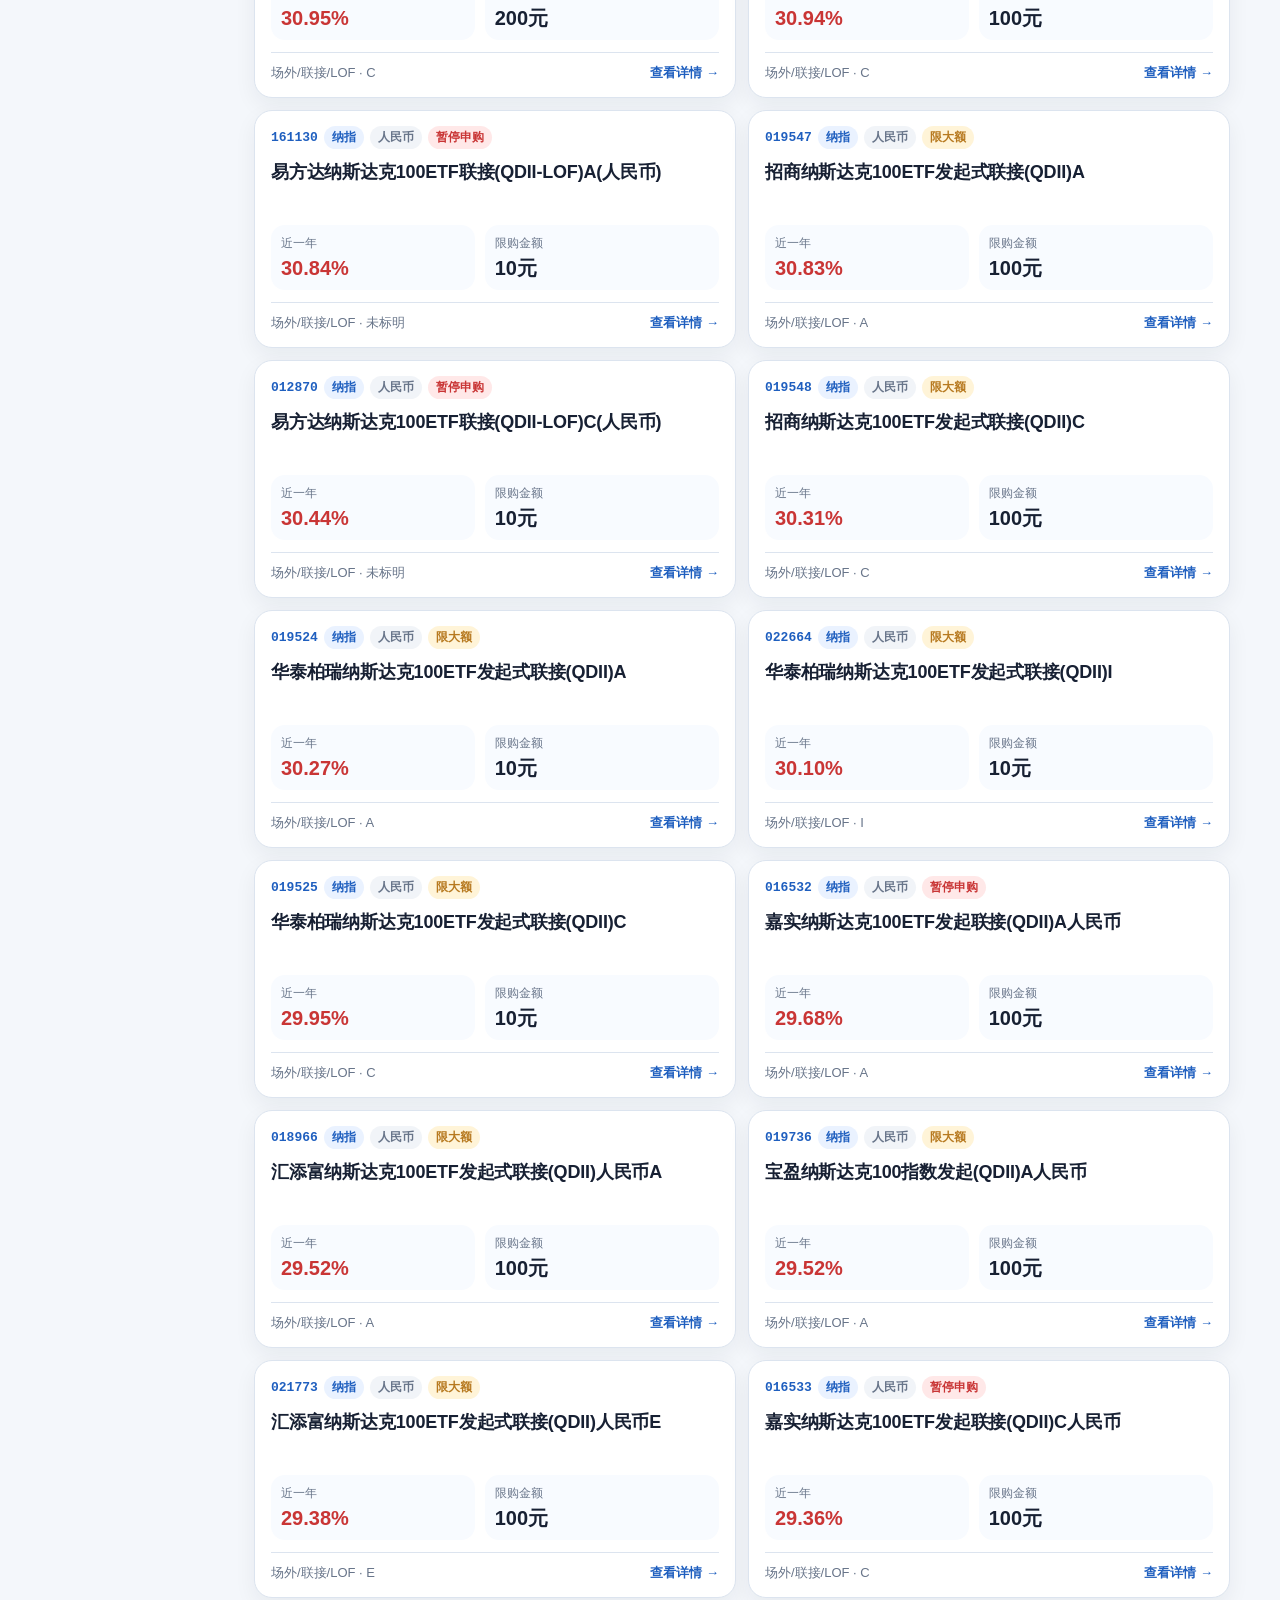
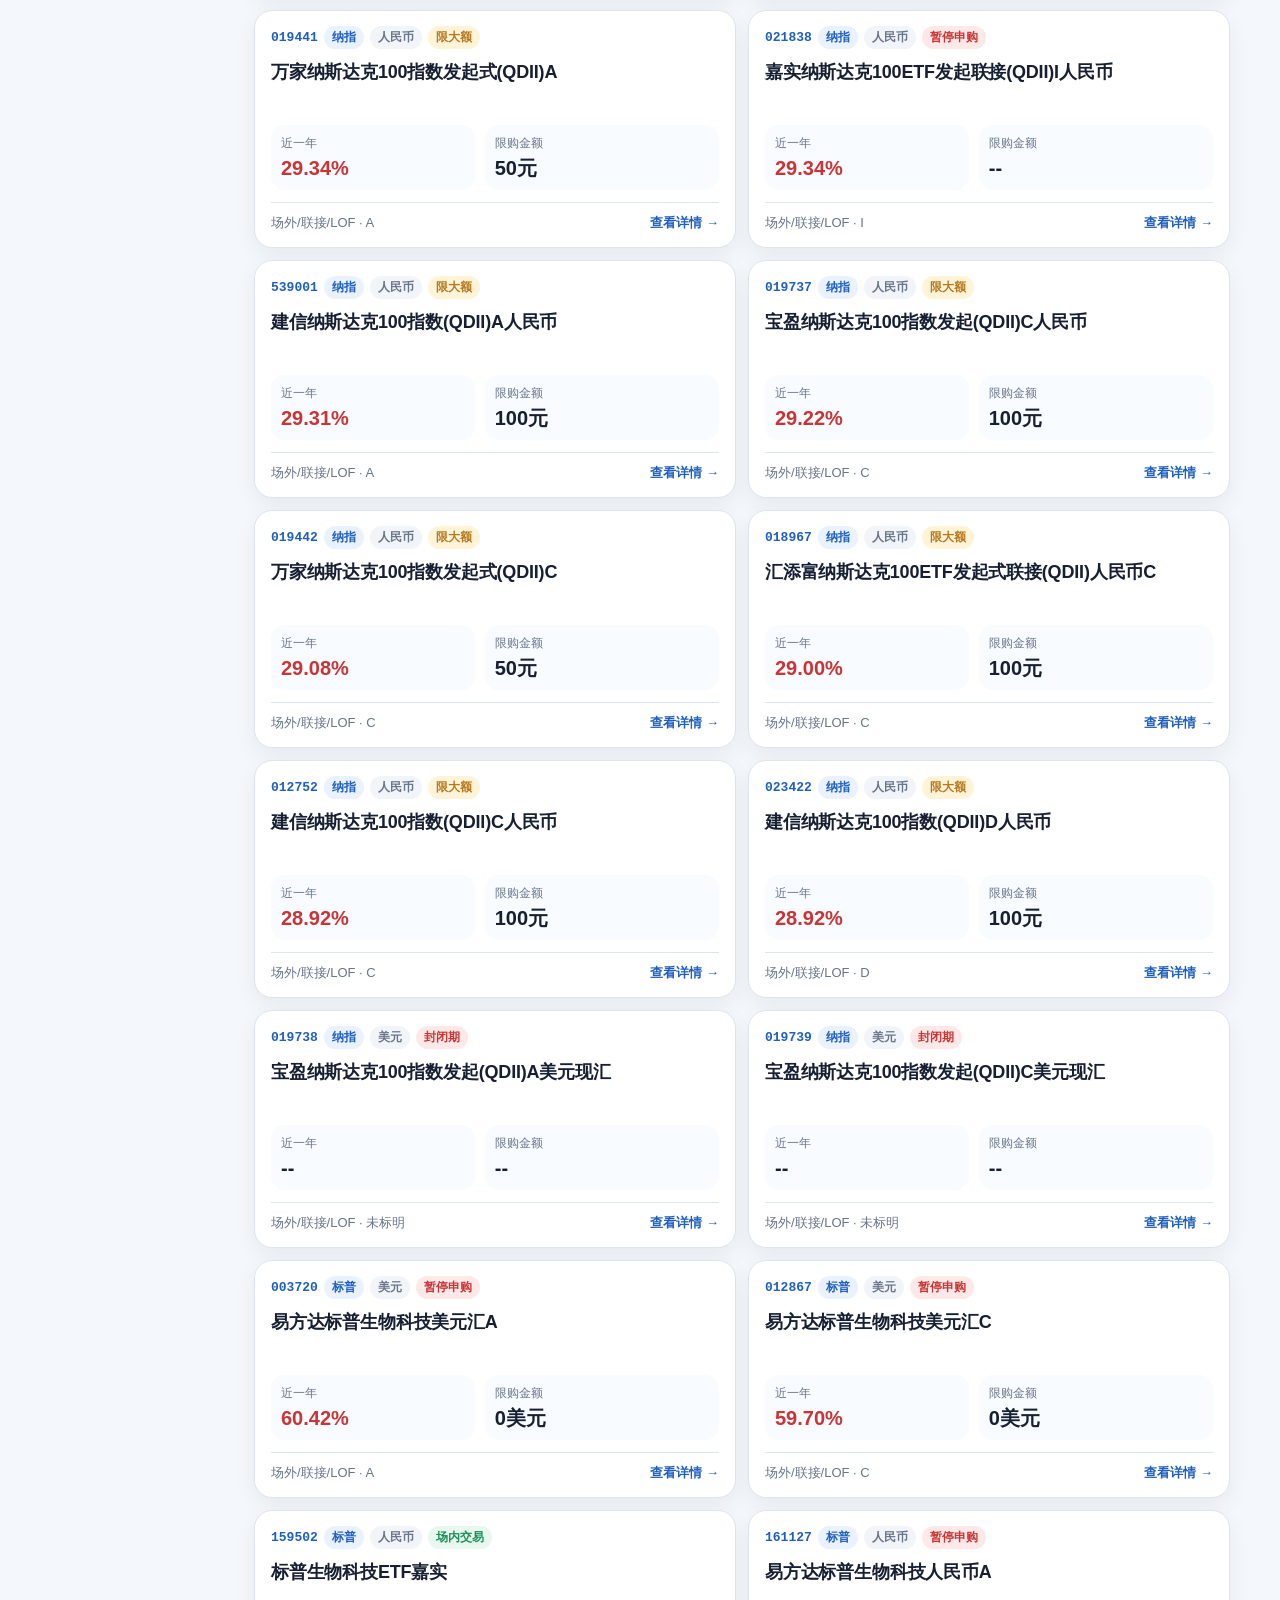
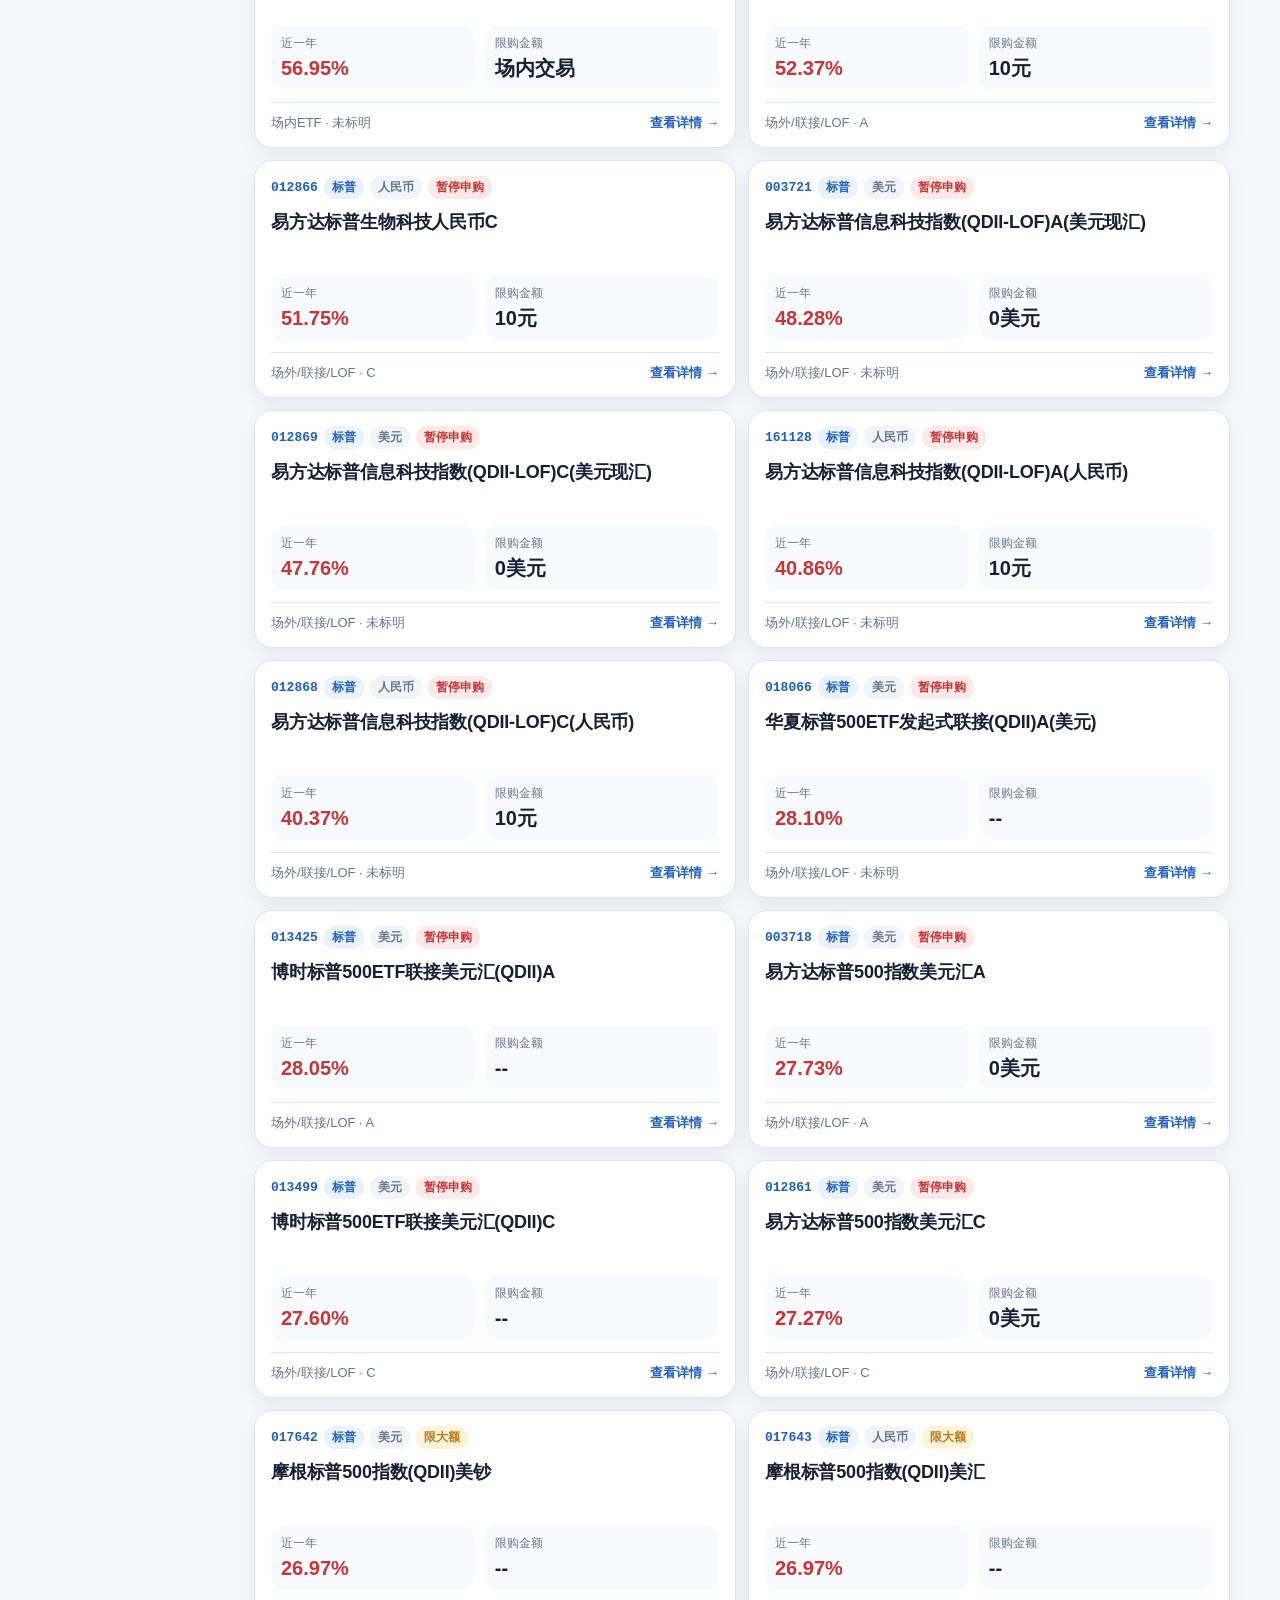
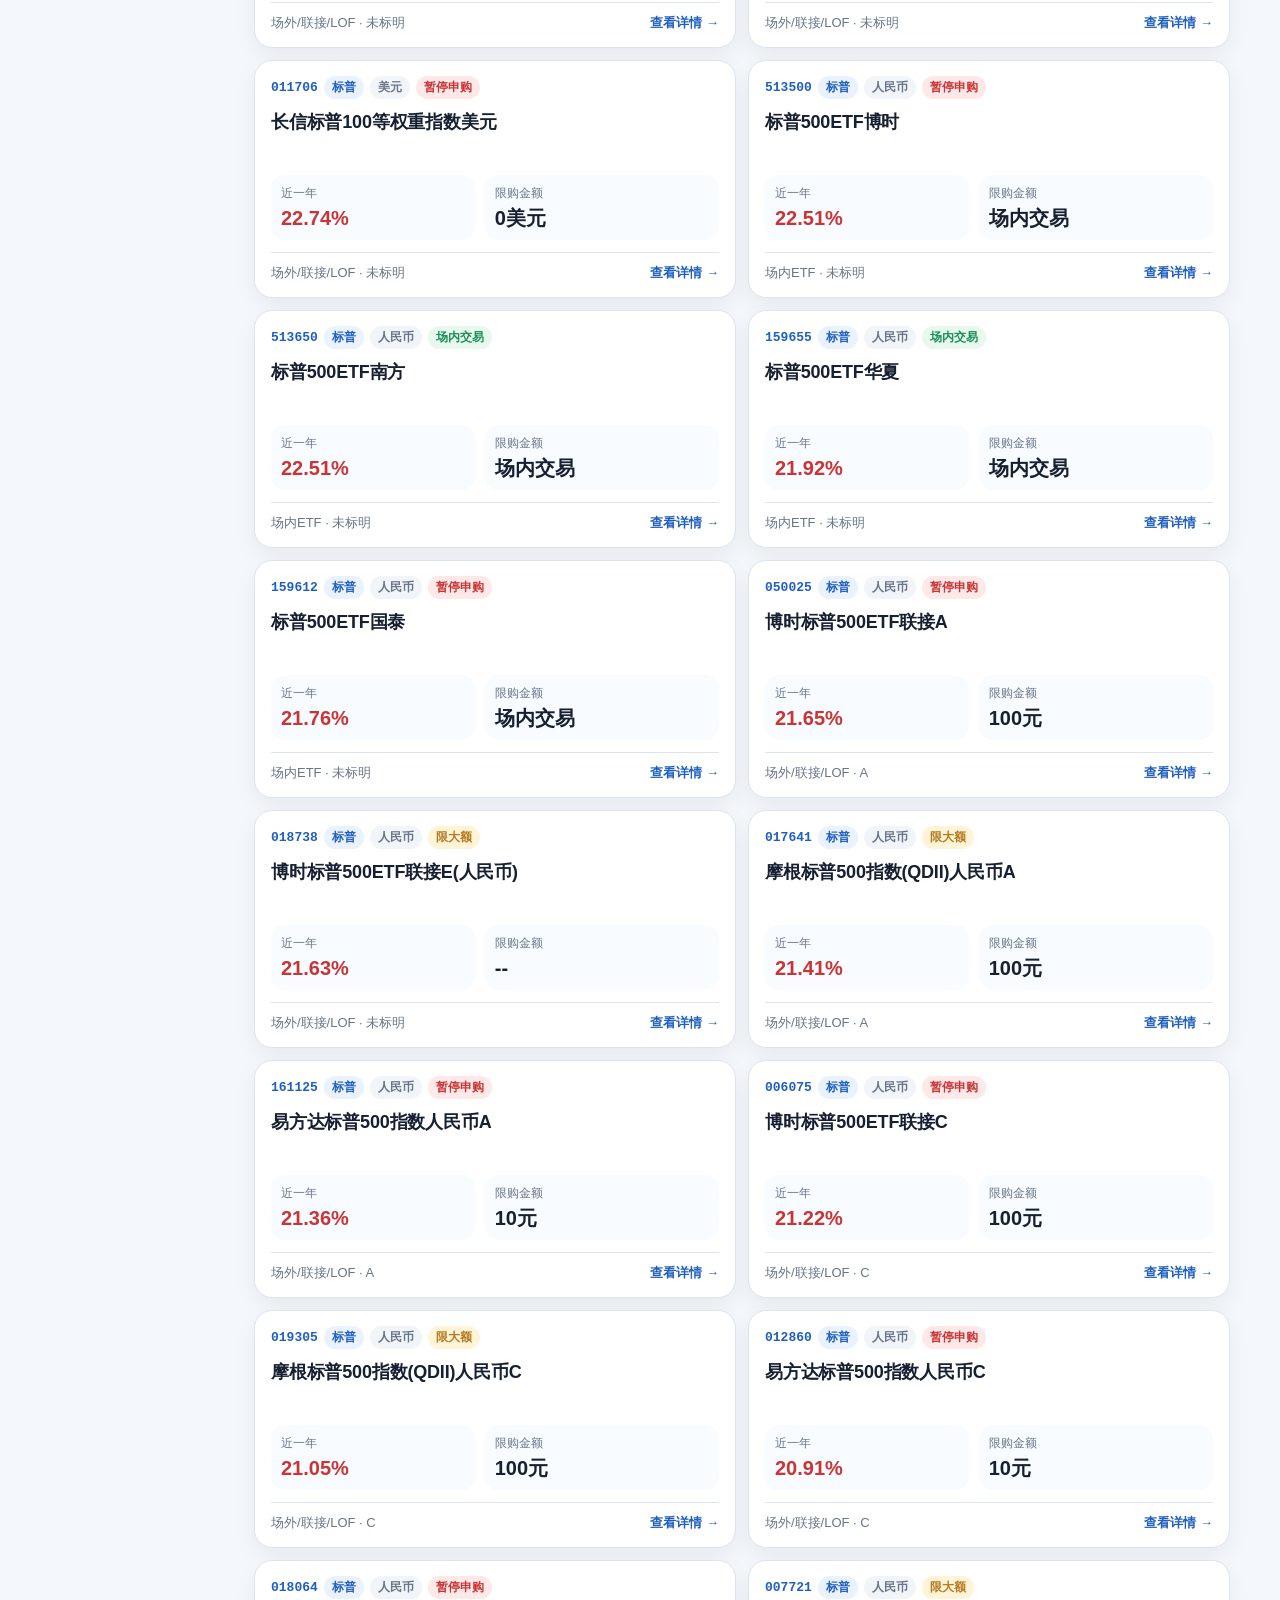
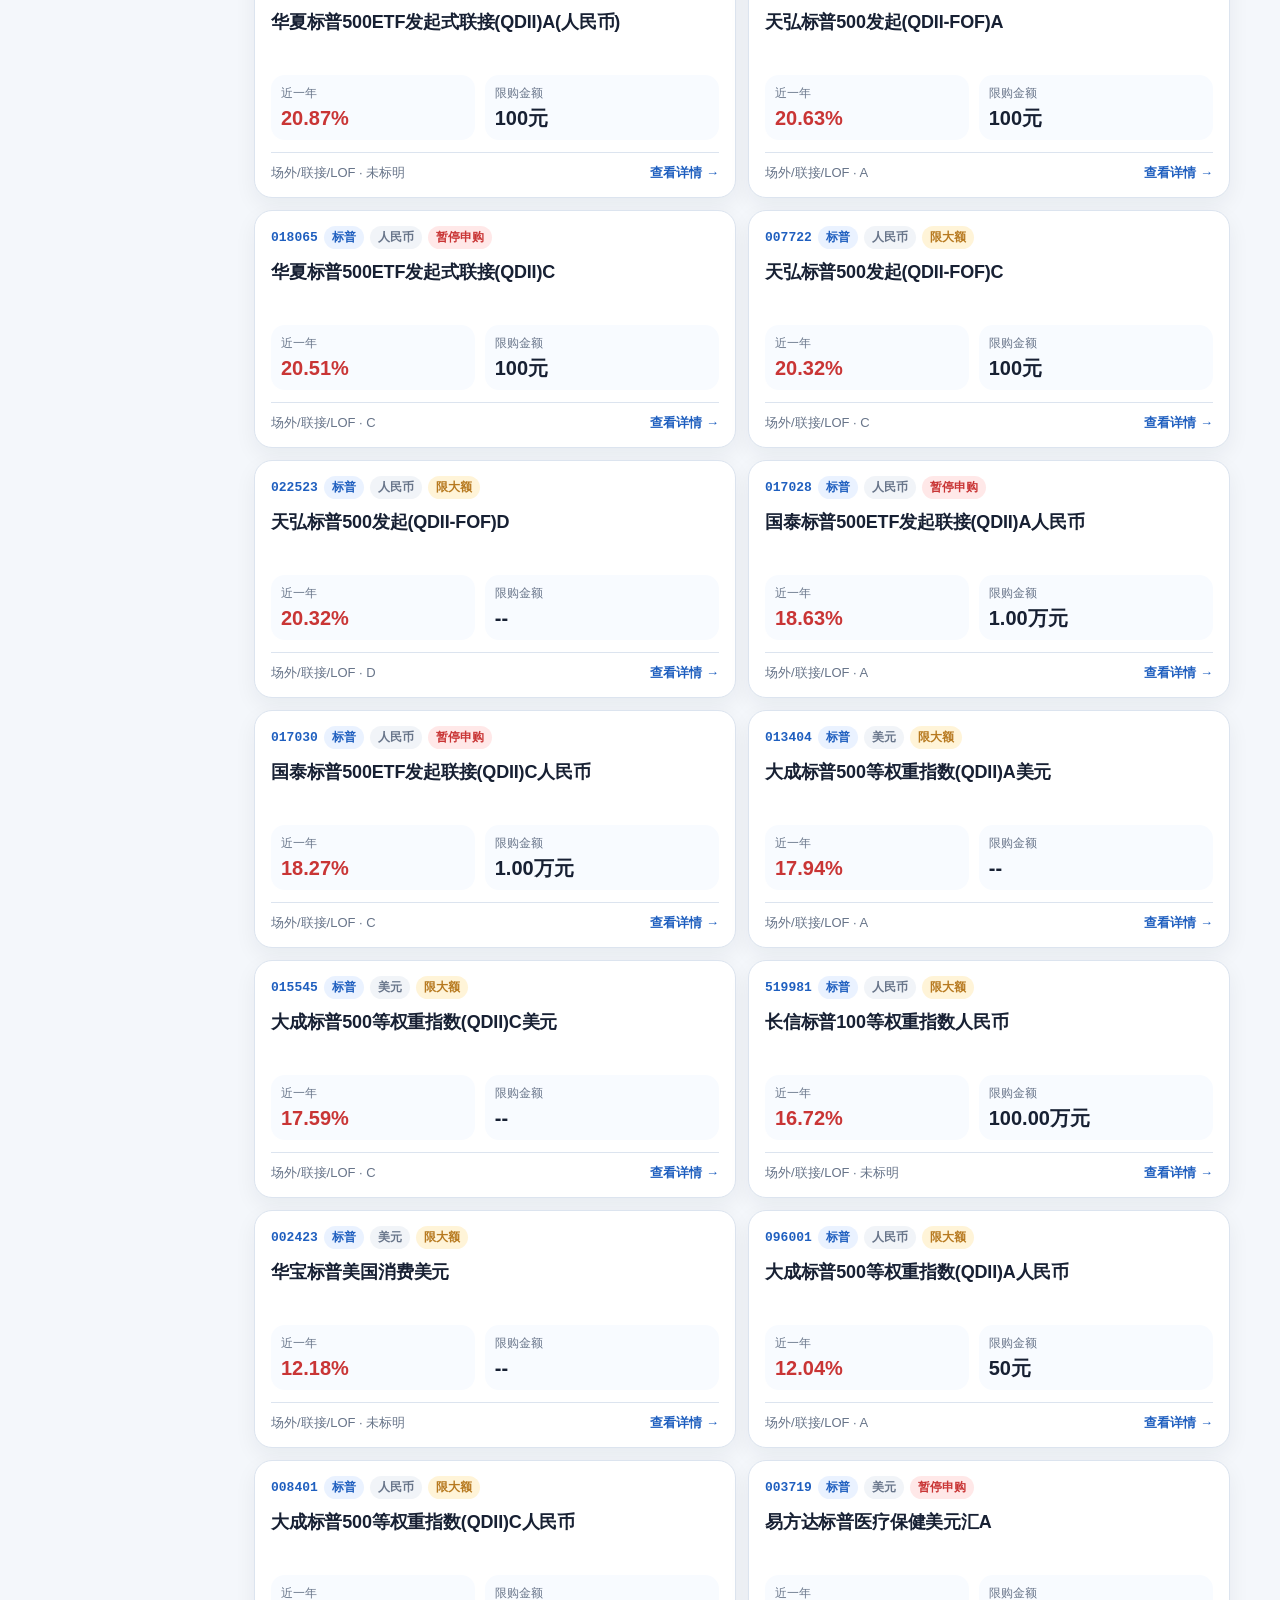
==== commit 6bd8668b: "card category layout" ====
--- a/index.html
+++ b/index.html
@@ -6,15 +6,16 @@
     <meta http-equiv="Cache-Control" content="no-cache, no-store, must-revalidate" />
     <meta http-equiv="Pragma" content="no-cache" />
     <meta http-equiv="Expires" content="0" />
-    <title>中国大陆 QDII 基金全量看板</title>
+    <title>美国 / 全球市场 QDII 基金卡片看板</title>
     <link rel="stylesheet" href="./styles.css" />
   </head>
   <body>
-    <main class="shell">
-      <header class="topbar">
+    <main class="shell cards-shell">
+      <header class="topbar compact-topbar">
         <div>
           <p class="eyebrow">QDII Fund Monitor</p>
           <h1>美国 / 全球市场 QDII 基金看板</h1>
+          <p class="subtitle">左侧按方向分类，中间用卡片看收益率、限购金额和申购状态；更多费率和报告点击卡片查看。</p>
         </div>
         <div class="actions">
           <a class="button" href="./data/qdii-funds.csv">导出 CSV</a>
@@ -22,7 +23,7 @@
         </div>
       </header>
 
-      <section class="summary" aria-label="统计概览">
+      <section class="summary cards-summary" aria-label="统计概览">
         <div class="metric">
           <span>目标基金总数</span>
           <strong id="countAll">--</strong>
@@ -45,84 +46,48 @@
         </div>
       </section>
 
-      <section class="controls" aria-label="筛选">
-        <label class="search">
+      <section class="card-controls" aria-label="筛选">
+        <label class="search card-search">
           <span>搜索</span>
-          <input id="searchInput" type="search" placeholder="代码、名称、拼音" />
-        </label>
-        <label>
-          <span>市场标签</span>
-          <select id="focusFilter">
-            <option value="">全部</option>
-          </select>
+          <input id="searchInput" type="search" placeholder="输入代码、基金名称、拼音" />
         </label>
         <label>
           <span>币种</span>
-          <select id="currencyFilter">
-            <option value="">全部</option>
-          </select>
-        </label>
-        <label>
-          <span>份额类别</span>
-          <select id="classFilter">
-            <option value="">全部</option>
-          </select>
-        </label>
-        <label>
-          <span>交易场所</span>
-          <select id="venueFilter">
-            <option value="">全部</option>
-          </select>
+          <select id="currencyFilter"><option value="">全部</option></select>
         </label>
         <label>
           <span>申购状态</span>
-          <select id="statusFilter">
-            <option value="">全部</option>
-          </select>
+          <select id="statusFilter"><option value="">全部</option></select>
         </label>
-        <label class="toggle">
+        <label class="toggle card-toggle">
           <input id="limitOnly" type="checkbox" />
           <span>仅看有限额</span>
         </label>
       </section>
 
-      <section class="table-wrap" aria-label="基金列表">
-        <div class="table-head">
-          <p id="resultCount">--</p>
-          <p>收益率单位：%；“--”表示基金成立时间不足或源数据未披露。</p>
-        </div>
-        <div class="scroller">
-          <table>
-            <thead>
-              <tr>
-                <th data-sort="code">代码</th>
-                <th data-sort="name" class="name-col">基金名称</th>
-                <th data-sort="focus">标签</th>
-                <th data-sort="currency">币种</th>
-                <th data-sort="shareClass">类别</th>
-                <th data-sort="returns.oneYear" class="num">近1年</th>
-                <th data-sort="returns.threeYears" class="num">近3年</th>
-                <th data-sort="returns.fiveYears" class="num">近5年</th>
-                <th data-sort="returns.tenYears" class="num">近10年</th>
-                <th data-sort="fees.amounts.dailyPurchaseLimit">日限额</th>
-                <th data-sort="limitSource">限额来源</th>
-                <th data-sort="fees.tradingStatus.purchase">申购状态</th>
-                <th data-sort="fees.operatingFees.management">管理费</th>
-                <th data-sort="fees.operatingFees.custody">托管费</th>
-                <th data-sort="fees.operatingFees.salesService">销售服务费</th>
-                <th>详情</th>
-              </tr>
-            </thead>
-            <tbody id="fundRows"></tbody>
-          </table>
-        </div>
+      <section class="cards-layout" aria-label="基金卡片列表">
+        <aside class="category-panel">
+          <div class="category-title">基金分类</div>
+          <div id="categoryList" class="category-list"></div>
+        </aside>
+
+        <section class="cards-main">
+          <div class="cards-head">
+            <div>
+              <p id="resultCount">--</p>
+              <strong id="activeCategoryTitle">全部基金</strong>
+            </div>
+            <span>点击卡片查看费率、报告、基金主页等二级信息</span>
+          </div>
+          <div id="fundCards" class="fund-cards"></div>
+        </section>
       </section>
 
-      <footer class="site-footer">
+      <footer class="site-footer cards-footer">
         <p id="meta" class="meta">正在读取数据...</p>
       </footer>
     </main>
 
-    <script src="./app.js?v=20260526-limit-fix" type="module"></script>
+    <script src="./app.js?v=20260526-card-view" type="module"></script>
   </body>
 </html>
--- a/styles.css
+++ b/styles.css
@@ -1,28 +1,30 @@
 :root {
-  color-scheme: light;
-  --bg: #f5f7fa;
+  --bg: #f4f7fb;
   --panel: #ffffff;
-  --ink: #1c2430;
-  --muted: #667085;
-  --line: #d8dee8;
-  --blue: #2457a6;
-  --green: #067647;
-  --red: #b42318;
-  --amber: #9a6700;
-  --shadow: 0 16px 40px rgba(26, 35, 52, 0.12);
+  --panel-2: #f8fbff;
+  --text: #172033;
+  --muted: #68758a;
+  --line: #dce4ef;
+  --blue: #1f5fbf;
+  --blue-soft: #eaf2ff;
+  --red: #c93535;
+  --green: #1b8f58;
+  --orange: #b7791f;
+  --shadow: 0 12px 30px rgba(23, 32, 51, 0.08);
 }
 
 * {
   box-sizing: border-box;
 }
 
+html,
 body {
   margin: 0;
+  min-height: 100%;
   background: var(--bg);
-  color: var(--ink);
-  font-family:
-    Inter, ui-sans-serif, system-ui, -apple-system, BlinkMacSystemFont, "Segoe UI",
-    "PingFang SC", "Microsoft YaHei", sans-serif;
+  color: var(--text);
+  font-family: -apple-system, BlinkMacSystemFont, "Segoe UI", "PingFang SC", "Microsoft YaHei", sans-serif;
+  overflow-x: hidden;
 }
 
 a {
@@ -30,105 +32,115 @@
 }
 
 .shell {
-  width: 100%;
-  max-width: none;
-  margin: 0;
-  padding: 10px 12px 28px;
+  width: min(1180px, calc(100vw - 32px));
+  margin: 0 auto;
+  padding: 18px 0 32px;
+}
+
+.cards-shell {
+  width: min(1180px, calc(100vw - 32px));
 }
 
 .topbar {
   display: flex;
-  align-items: flex-end;
+  align-items: flex-start;
   justify-content: space-between;
-  gap: 24px;
-  margin-bottom: 18px;
+  gap: 20px;
+  margin-bottom: 14px;
+}
+
+.compact-topbar {
+  padding-top: 2px;
 }
 
 .eyebrow {
-  margin: 0 0 8px;
+  margin: 0 0 4px;
+  font-size: 12px;
+  font-weight: 800;
+  letter-spacing: 0.08em;
+  text-transform: uppercase;
   color: var(--blue);
-  font-size: 12px;
-  font-weight: 700;
-  letter-spacing: 0;
-  text-transform: uppercase;
 }
 
 h1 {
   margin: 0;
-  font-size: clamp(28px, 3vw, 44px);
-  line-height: 1.12;
-  letter-spacing: 0;
-}
-
+  font-size: 30px;
+  line-height: 1.18;
+  letter-spacing: -0.03em;
+}
+
+.subtitle,
 .meta {
-  max-width: 980px;
-  margin: 12px 0 0;
-  color: var(--muted);
-  line-height: 1.65;
+  margin: 8px 0 0;
+  color: var(--muted);
+  font-size: 14px;
+  line-height: 1.7;
 }
 
 .actions {
   display: flex;
   gap: 10px;
-  flex-wrap: wrap;
-  justify-content: flex-end;
+  flex-shrink: 0;
 }
 
 .button,
-button {
-  min-height: 38px;
+button.button {
+  display: inline-flex;
+  align-items: center;
+  justify-content: center;
   border: 1px solid var(--blue);
+  border-radius: 10px;
+  padding: 9px 14px;
   background: var(--blue);
-  color: white;
-  border-radius: 6px;
-  padding: 8px 14px;
-  font-size: 14px;
-  font-weight: 650;
+  color: #fff;
+  font-size: 13px;
+  font-weight: 700;
   text-decoration: none;
   cursor: pointer;
 }
 
 .button.muted {
-  background: white;
+  background: #fff;
   color: var(--blue);
 }
 
 .summary {
   display: grid;
-  grid-template-columns: repeat(5, minmax(140px, 1fr));
-  gap: 12px;
-  margin-bottom: 14px;
+  grid-template-columns: repeat(5, 1fr);
+  gap: 10px;
+  margin-bottom: 12px;
 }
 
 .metric {
   background: var(--panel);
   border: 1px solid var(--line);
-  border-radius: 8px;
-  padding: 15px 16px;
+  border-radius: 14px;
+  padding: 12px 14px;
+  box-shadow: 0 4px 16px rgba(23, 32, 51, 0.04);
 }
 
 .metric span {
   display: block;
   color: var(--muted);
-  font-size: 13px;
+  font-size: 12px;
+  margin-bottom: 3px;
 }
 
 .metric strong {
   display: block;
-  margin-top: 8px;
-  font-size: 28px;
+  font-size: 24px;
   line-height: 1;
 }
 
-.controls {
-  display: grid;
-  grid-template-columns: minmax(260px, 1.5fr) repeat(5, minmax(132px, 0.7fr)) auto;
+.card-controls {
+  display: grid;
+  grid-template-columns: 1fr 160px 170px auto;
+  gap: 10px;
   align-items: end;
-  gap: 12px;
   background: var(--panel);
   border: 1px solid var(--line);
-  border-radius: 8px;
-  padding: 14px;
+  border-radius: 16px;
+  padding: 12px;
   margin-bottom: 14px;
 }
 
@@ -136,7 +148,8 @@
   display: block;
   margin-bottom: 6px;
   color: var(--muted);
-  font-size: 13px;
+  font-size: 12px;
+  font-weight: 600;
 }
 
 input,
@@ -144,369 +157,456 @@
   width: 100%;
   height: 38px;
   border: 1px solid var(--line);
-  border-radius: 6px;
+  border-radius: 10px;
   background: #fff;
-  color: var(--ink);
-  padding: 0 10px;
+  color: var(--text);
   font: inherit;
+  font-size: 14px;
+  padding: 0 12px;
+  outline: none;
+}
+
+input:focus,
+select:focus {
+  border-color: var(--blue);
+  box-shadow: 0 0 0 3px rgba(31, 95, 191, 0.12);
 }
 
 .toggle {
   display: flex;
   align-items: center;
   gap: 8px;
-  height: 38px;
+  min-height: 38px;
+  white-space: nowrap;
 }
 
 .toggle input {
-  width: 18px;
-  height: 18px;
+  width: 16px;
+  height: 16px;
 }
 
 .toggle span {
   margin: 0;
-  color: var(--ink);
-}
-
-.table-wrap {
+  color: var(--text);
+  font-size: 13px;
+}
+
+.cards-layout {
+  display: grid;
+  grid-template-columns: 190px 1fr;
+  gap: 14px;
+  align-items: start;
+}
+
+.category-panel {
+  position: sticky;
+  top: 12px;
   background: var(--panel);
   border: 1px solid var(--line);
-  border-radius: 8px;
-  overflow: hidden;
-}
-
-.table-head {
-  display: flex;
+  border-radius: 18px;
+  padding: 12px;
+  box-shadow: var(--shadow);
+}
+
+.category-title {
+  color: var(--muted);
+  font-size: 12px;
+  font-weight: 800;
+  margin: 2px 4px 10px;
+}
+
+.category-list {
+  display: grid;
+  gap: 8px;
+}
+
+.category-btn {
+  width: 100%;
+  display: flex;
+  align-items: center;
   justify-content: space-between;
-  gap: 20px;
-  padding: 12px 14px;
-  border-bottom: 1px solid var(--line);
+  gap: 10px;
+  border: 1px solid transparent;
+  border-radius: 12px;
+  padding: 10px 11px;
+  background: var(--panel-2);
+  color: var(--text);
+  font: inherit;
+  font-size: 14px;
+  font-weight: 700;
+  cursor: pointer;
+}
+
+.category-btn strong {
+  min-width: 28px;
+  padding: 2px 7px;
+  border-radius: 999px;
+  background: #fff;
+  color: var(--muted);
+  font-size: 12px;
+  text-align: center;
+}
+
+.category-btn.active {
+  background: var(--blue);
+  color: #fff;
+  border-color: var(--blue);
+}
+
+.category-btn.active strong {
+  color: var(--blue);
+}
+
+.cards-main {
+  min-width: 0;
+}
+
+.cards-head {
+  display: flex;
+  align-items: center;
+  justify-content: space-between;
+  gap: 16px;
+  margin-bottom: 10px;
+  padding: 0 2px;
+}
+
+.cards-head p {
+  margin: 0 0 3px;
   color: var(--muted);
   font-size: 13px;
 }
 
-.table-head p {
-  margin: 0;
-}
-
-.scroller {
-  overflow-x: hidden;
-  overflow-y: auto;
-  max-height: calc(100vh - 245px);
-  width: 100%;
-}
-
-table {
-  width: 100%;
-  min-width: 0;
-  max-width: 100%;
-  table-layout: fixed;
-  border-collapse: collapse;
-  font-size: 11px;
-}
-
-th,
-td {
-  border-bottom: 1px solid #edf1f6;
-  padding: 7px 6px;
-  text-align: left;
-  vertical-align: top;
-  white-space: normal;
-  word-break: break-word;
-  overflow-wrap: anywhere;
-  line-height: 1.35;
-}
-
-th {
-  position: sticky;
-  top: 0;
-  z-index: 1;
-  background: #eef3f8;
-  color: #344054;
-  font-size: 12px;
-  font-weight: 750;
-  cursor: pointer;
-}
-
-th.name-col,
-td.name-col {
-  min-width: 0;
-  width: auto;
-  white-space: normal;
-}
-
-td.num,
-th.num {
+.cards-head strong {
+  display: block;
+  font-size: 20px;
+}
+
+.cards-head span {
+  color: var(--muted);
+  font-size: 13px;
   text-align: right;
 }
 
-tbody tr:hover {
-  background: #f8fbff;
-}
-
-.positive {
-  color: var(--red);
-  font-weight: 700;
-}
-
-.negative {
-  color: var(--green);
-  font-weight: 700;
-}
-
-.tag {
+.fund-cards {
+  display: grid;
+  grid-template-columns: repeat(2, minmax(0, 1fr));
+  gap: 12px;
+}
+
+.fund-card {
+  display: flex;
+  min-height: 178px;
+  flex-direction: column;
+  justify-content: space-between;
+  border: 1px solid var(--line);
+  border-radius: 18px;
+  background: var(--panel);
+  box-shadow: 0 8px 22px rgba(23, 32, 51, 0.06);
+  padding: 15px 16px;
+  text-decoration: none;
+  transition: transform 0.16s ease, box-shadow 0.16s ease, border-color 0.16s ease;
+}
+
+.fund-card:hover {
+  transform: translateY(-2px);
+  border-color: rgba(31, 95, 191, 0.45);
+  box-shadow: 0 16px 36px rgba(23, 32, 51, 0.12);
+}
+
+.card-topline {
+  display: flex;
+  align-items: center;
+  gap: 6px;
+  flex-wrap: wrap;
+  margin-bottom: 10px;
+}
+
+.code {
+  font-family: ui-monospace, SFMono-Regular, Menlo, Monaco, Consolas, monospace;
+  font-size: 13px;
+  font-weight: 800;
+  color: var(--blue);
+}
+
+.pill,
+.status {
   display: inline-flex;
   align-items: center;
   min-height: 22px;
   border-radius: 999px;
-  padding: 2px 8px;
-  background: #eef4ff;
-  color: #1849a9;
-  font-size: 12px;
-  font-weight: 650;
-}
-
-.tag.warn {
-  background: #fff6db;
-  color: var(--amber);
-}
-
-.tag.stop {
-  background: #ffe8e5;
+  padding: 3px 8px;
+  background: var(--blue-soft);
+  color: var(--blue);
+  font-size: 12px;
+  font-weight: 800;
+}
+
+.pill.light {
+  background: #f1f4f8;
+  color: var(--muted);
+}
+
+.status.warn {
+  background: #fff4d8;
+  color: var(--orange);
+}
+
+.status.stop {
+  background: #ffe8e8;
   color: var(--red);
 }
 
-.detail-btn {
-  min-height: 30px;
-  padding: 5px 10px;
-  border-color: #c7d7ef;
-  background: #f5f9ff;
+.status.open {
+  background: #e8f8ef;
+  color: var(--green);
+}
+
+.fund-card h2 {
+  margin: 0 0 14px;
+  font-size: 18px;
+  line-height: 1.45;
+  min-height: 52px;
+  letter-spacing: -0.01em;
+}
+
+.card-metrics {
+  display: grid;
+  grid-template-columns: 1fr 1.15fr;
+  gap: 10px;
+  margin-bottom: 12px;
+}
+
+.card-metrics div {
+  border-radius: 14px;
+  background: var(--panel-2);
+  padding: 10px;
+  min-width: 0;
+}
+
+.card-metrics span {
+  display: block;
+  color: var(--muted);
+  font-size: 12px;
+  margin-bottom: 4px;
+}
+
+.card-metrics strong {
+  display: block;
+  font-size: 20px;
+  line-height: 1.2;
+  word-break: break-word;
+}
+
+.positive {
+  color: var(--red);
+}
+
+.negative {
+  color: var(--green);
+}
+
+.card-foot {
+  display: flex;
+  align-items: center;
+  justify-content: space-between;
+  gap: 10px;
+  border-top: 1px solid var(--line);
+  padding-top: 11px;
+  color: var(--muted);
+  font-size: 13px;
+}
+
+.card-foot span {
+  min-width: 0;
+  overflow: hidden;
+  text-overflow: ellipsis;
+  white-space: nowrap;
+}
+
+.card-foot em {
+  flex-shrink: 0;
   color: var(--blue);
-}
-
-.drawer {
-  position: fixed;
-  inset: 0;
-  display: none;
-  justify-content: flex-end;
-  background: rgba(16, 24, 40, 0.38);
-  z-index: 20;
-}
-
-.drawer.open {
-  display: flex;
-}
-
-.drawer-card {
-  width: min(720px, 100vw);
-  height: 100%;
-  overflow: auto;
+  font-style: normal;
+  font-weight: 800;
+}
+
+.empty-card {
+  grid-column: 1 / -1;
+  border: 1px dashed var(--line);
+  border-radius: 18px;
+  background: rgba(255, 255, 255, 0.7);
+  padding: 40px;
+  text-align: center;
+  color: var(--muted);
+}
+
+.site-footer {
+  margin-top: 16px;
+  padding: 14px 16px;
   background: var(--panel);
+  border: 1px solid var(--line);
+  border-radius: 16px;
+}
+
+.site-footer .meta {
+  margin: 0;
+  font-size: 13px;
+}
+
+.back-link {
+  display: inline-flex;
+  margin: 0 0 16px;
+  color: var(--blue);
+  font-weight: 800;
+  text-decoration: none;
+}
+
+.detail-page {
+  background: var(--panel);
+  border: 1px solid var(--line);
+  border-radius: 20px;
+  padding: 24px;
   box-shadow: var(--shadow);
-  padding: 28px;
-}
-
-.icon-button {
-  float: right;
-  width: 36px;
-  min-height: 36px;
-  padding: 0;
-  border-color: var(--line);
-  background: #fff;
-  color: var(--ink);
-  font-size: 26px;
-  line-height: 1;
 }
 
 .detail-title {
-  margin: 0 42px 6px 0;
-  font-size: 24px;
+  margin: 0 0 8px;
 }
 
 .detail-subtitle {
   margin: 0 0 18px;
   color: var(--muted);
+  line-height: 1.7;
 }
 
 .detail-grid {
   display: grid;
-  grid-template-columns: repeat(2, minmax(0, 1fr));
-  gap: 10px;
-  margin: 16px 0;
+  grid-template-columns: repeat(4, 1fr);
+  gap: 10px;
+  margin-bottom: 16px;
 }
 
 .detail-item {
-  border: 1px solid var(--line);
-  border-radius: 8px;
+  background: var(--panel-2);
+  border-radius: 14px;
   padding: 12px;
 }
 
 .detail-item span {
-  color: var(--muted);
-  font-size: 12px;
+  display: block;
+  color: var(--muted);
+  font-size: 12px;
+  margin-bottom: 6px;
 }
 
 .detail-item strong {
-  display: block;
-  margin-top: 5px;
+  font-size: 17px;
+  line-height: 1.4;
+  word-break: break-word;
 }
 
 .fee-section {
-  margin-top: 18px;
+  margin-top: 14px;
+  border: 1px solid var(--line);
+  border-radius: 16px;
+  padding: 14px;
 }
 
 .fee-section h3 {
-  margin: 0 0 8px;
-  font-size: 16px;
+  margin: 0 0 10px;
 }
 
 .fee-list {
+  list-style: none;
+  padding: 0;
   margin: 0;
-  padding: 0;
-  list-style: none;
-  border: 1px solid var(--line);
-  border-radius: 8px;
-  overflow: hidden;
+  display: grid;
+  gap: 8px;
 }
 
 .fee-list li {
-  display: grid;
-  grid-template-columns: minmax(160px, 1fr) minmax(140px, 0.8fr);
-  gap: 10px;
-  padding: 10px 12px;
-  border-bottom: 1px solid #edf1f6;
+  display: flex;
+  justify-content: space-between;
+  gap: 16px;
+  border-bottom: 1px dashed var(--line);
+  padding-bottom: 8px;
 }
 
 .fee-list li:last-child {
   border-bottom: 0;
+  padding-bottom: 0;
 }
 
 .source-links {
   display: flex;
-  gap: 10px;
   flex-wrap: wrap;
+  gap: 10px;
   margin-top: 18px;
 }
 
-.detail-page {
-  background: var(--panel);
-  border: 1px solid var(--line);
-  border-radius: 8px;
-  padding: 22px;
-}
-
-.back-link {
-  display: inline-flex;
-  margin-bottom: 16px;
-  color: var(--blue);
-  font-weight: 700;
-  text-decoration: none;
-}
-
 .detail-note {
-  margin-top: 18px;
-  color: var(--muted);
-  line-height: 1.65;
-}
-
-@media (max-width: 980px) {
-  .shell {
-    width: 100%;
-    padding: 8px;
-  }
-
-  .topbar {
-    align-items: flex-start;
+  color: var(--muted);
+  line-height: 1.7;
+  margin: 18px 0 0;
+}
+
+@media (max-width: 900px) {
+  .shell,
+  .cards-shell {
+    width: min(100vw - 20px, 720px);
+  }
+
+  .topbar,
+  .cards-head {
     flex-direction: column;
+    align-items: stretch;
+  }
+
+  .actions {
+    justify-content: flex-start;
   }
 
   .summary {
+    grid-template-columns: repeat(2, 1fr);
+  }
+
+  .card-controls {
+    grid-template-columns: 1fr;
+  }
+
+  .cards-layout {
+    grid-template-columns: 1fr;
+  }
+
+  .category-panel {
+    position: static;
+  }
+
+  .category-list {
     grid-template-columns: repeat(2, minmax(0, 1fr));
   }
 
-  .controls {
+  .fund-cards {
     grid-template-columns: 1fr;
   }
 
-  .scroller {
-    max-height: none;
-  }
-
-  .table-head {
-    flex-direction: column;
-    gap: 6px;
-  }
-
+  .detail-grid {
+    grid-template-columns: repeat(2, 1fr);
+  }
+}
+
+@media (max-width: 560px) {
+  h1 {
+    font-size: 24px;
+  }
+
+  .summary,
+  .category-list,
   .detail-grid {
     grid-template-columns: 1fr;
   }
-}
-
-
-/* 强制全屏显示：不要横向滚动条 */
-html,
-body {
-  width: 100%;
-  max-width: 100%;
-  overflow-x: hidden;
-}
-
-.table-wrap {
-  width: 100%;
-  max-width: 100%;
-}
-
-.scroller::-webkit-scrollbar:horizontal {
-  display: none;
-}
-
-/* 16 列压进一个屏幕：重点列宽一点，辅助列窄一点 */
-th:nth-child(1), td:nth-child(1) { width: 4.8%; }
-th:nth-child(2), td:nth-child(2) { width: 18%; }
-th:nth-child(3), td:nth-child(3) { width: 4.2%; }
-th:nth-child(4), td:nth-child(4) { width: 4.2%; }
-th:nth-child(5), td:nth-child(5) { width: 4.2%; }
-th:nth-child(6), td:nth-child(6) { width: 4.8%; }
-th:nth-child(7), td:nth-child(7) { width: 4.8%; }
-th:nth-child(8), td:nth-child(8) { width: 4.8%; }
-th:nth-child(9), td:nth-child(9) { width: 4.8%; }
-th:nth-child(10), td:nth-child(10) { width: 5.8%; }
-th:nth-child(11), td:nth-child(11) { width: 15%; }
-th:nth-child(12), td:nth-child(12) { width: 5.8%; }
-th:nth-child(13), td:nth-child(13) { width: 5%; }
-th:nth-child(14), td:nth-child(14) { width: 5%; }
-th:nth-child(15), td:nth-child(15) { width: 5.8%; }
-th:nth-child(16), td:nth-child(16) { width: 3%; }
-
-.tag {
-  padding: 1px 5px;
-  font-size: 10px;
-}
-
-.detail-btn {
-  min-height: 24px;
-  padding: 3px 6px;
-  font-size: 11px;
-}
-
-.site-footer {
-  margin-top: 10px;
-  padding: 12px 14px;
-  background: var(--panel);
-  border: 1px solid var(--line);
-  border-radius: 8px;
-}
-
-.site-footer .meta {
-  max-width: none;
-  margin: 0;
-  color: var(--muted);
-  font-size: 13px;
-  line-height: 1.7;
-}
-
-@media (max-width: 1200px) {
-  table { font-size: 10px; }
-  th, td { padding: 6px 4px; }
-  .tag { font-size: 9px; padding: 1px 4px; }
-}
+
+  .fund-card h2 {
+    font-size: 17px;
+  }
+}
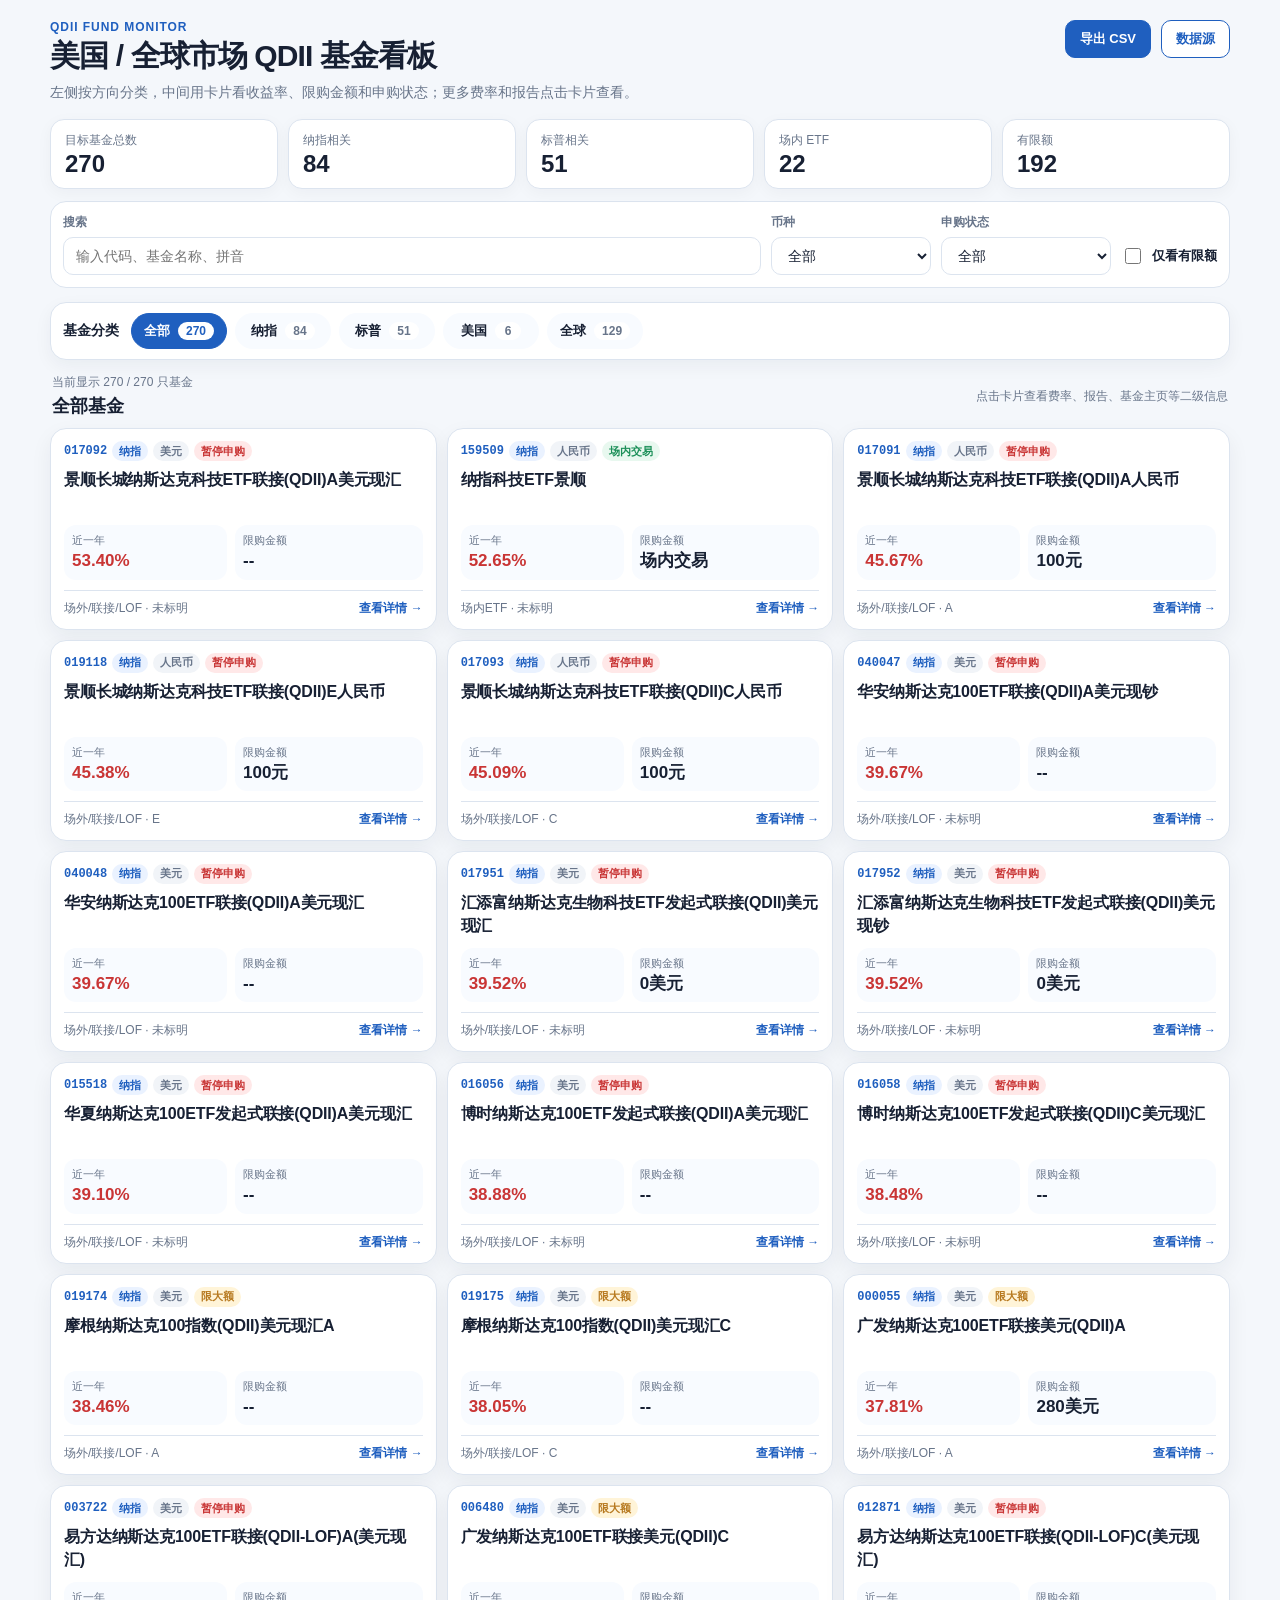
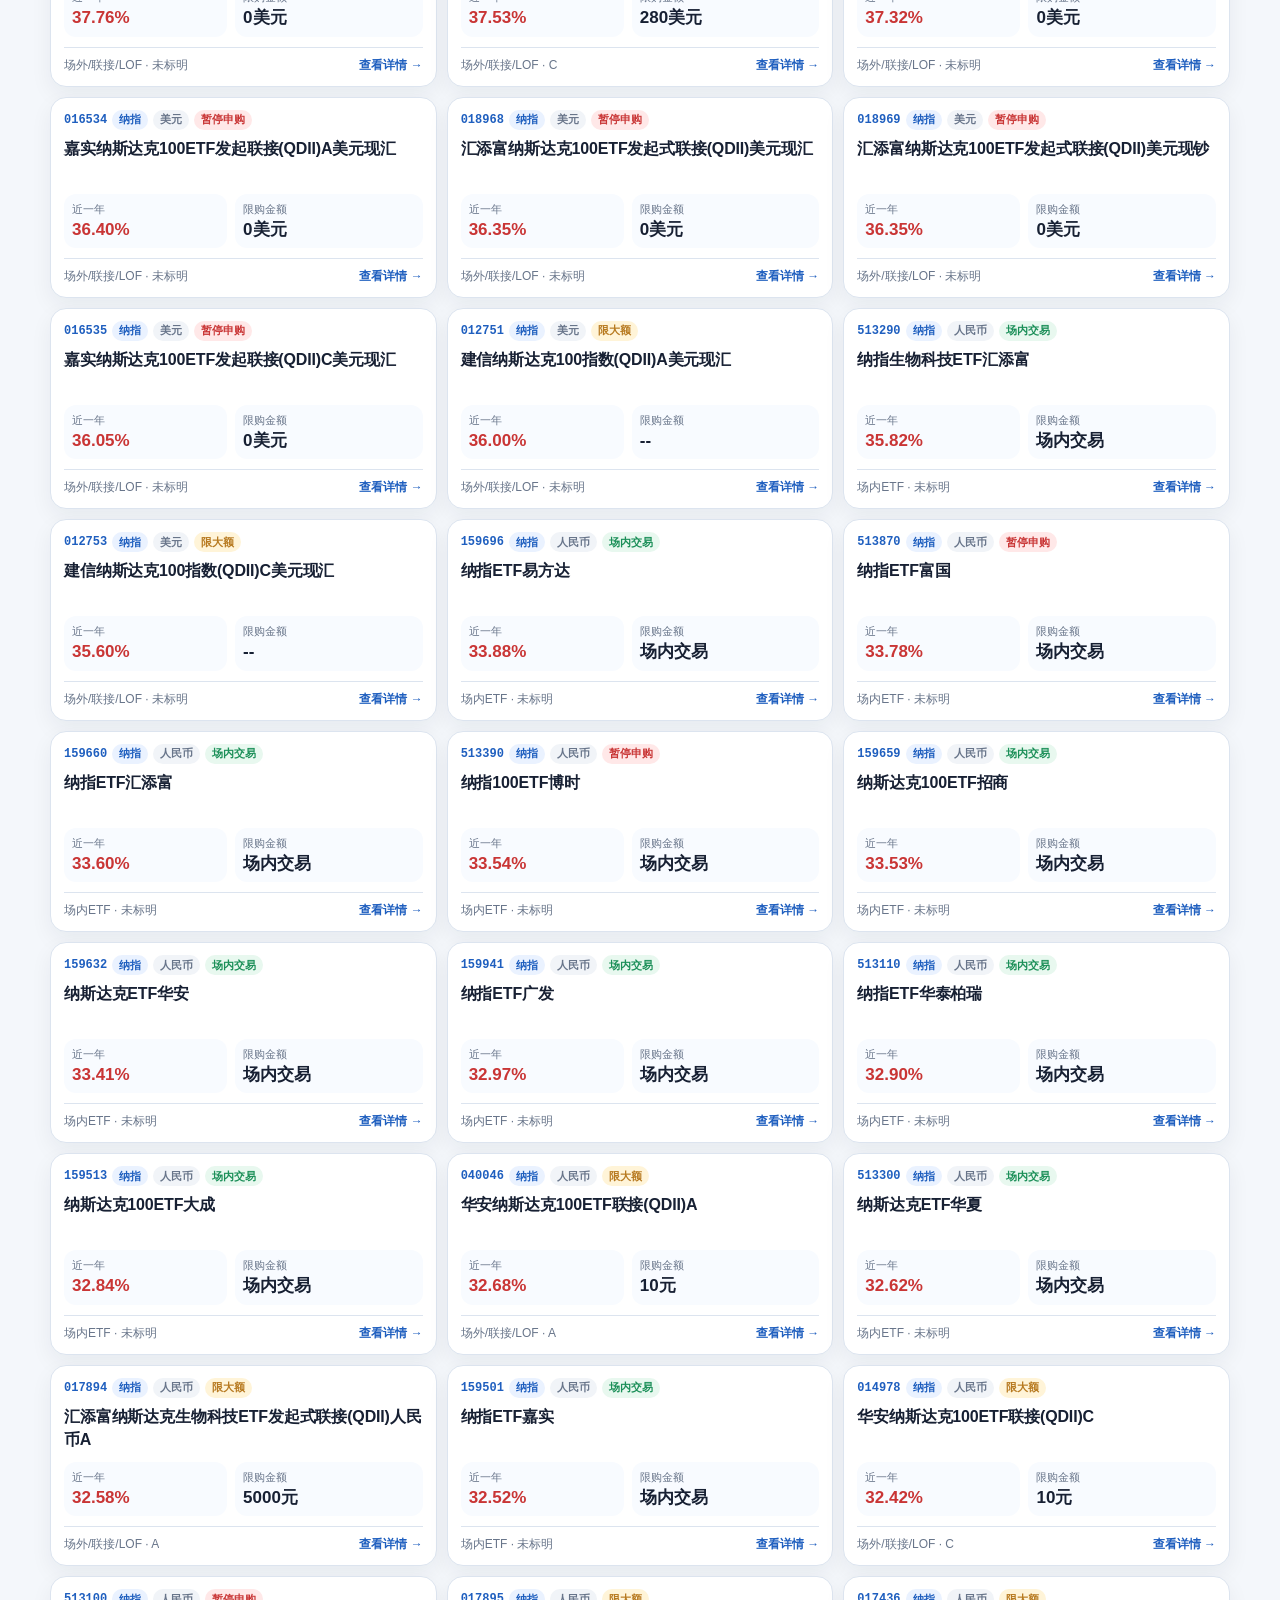
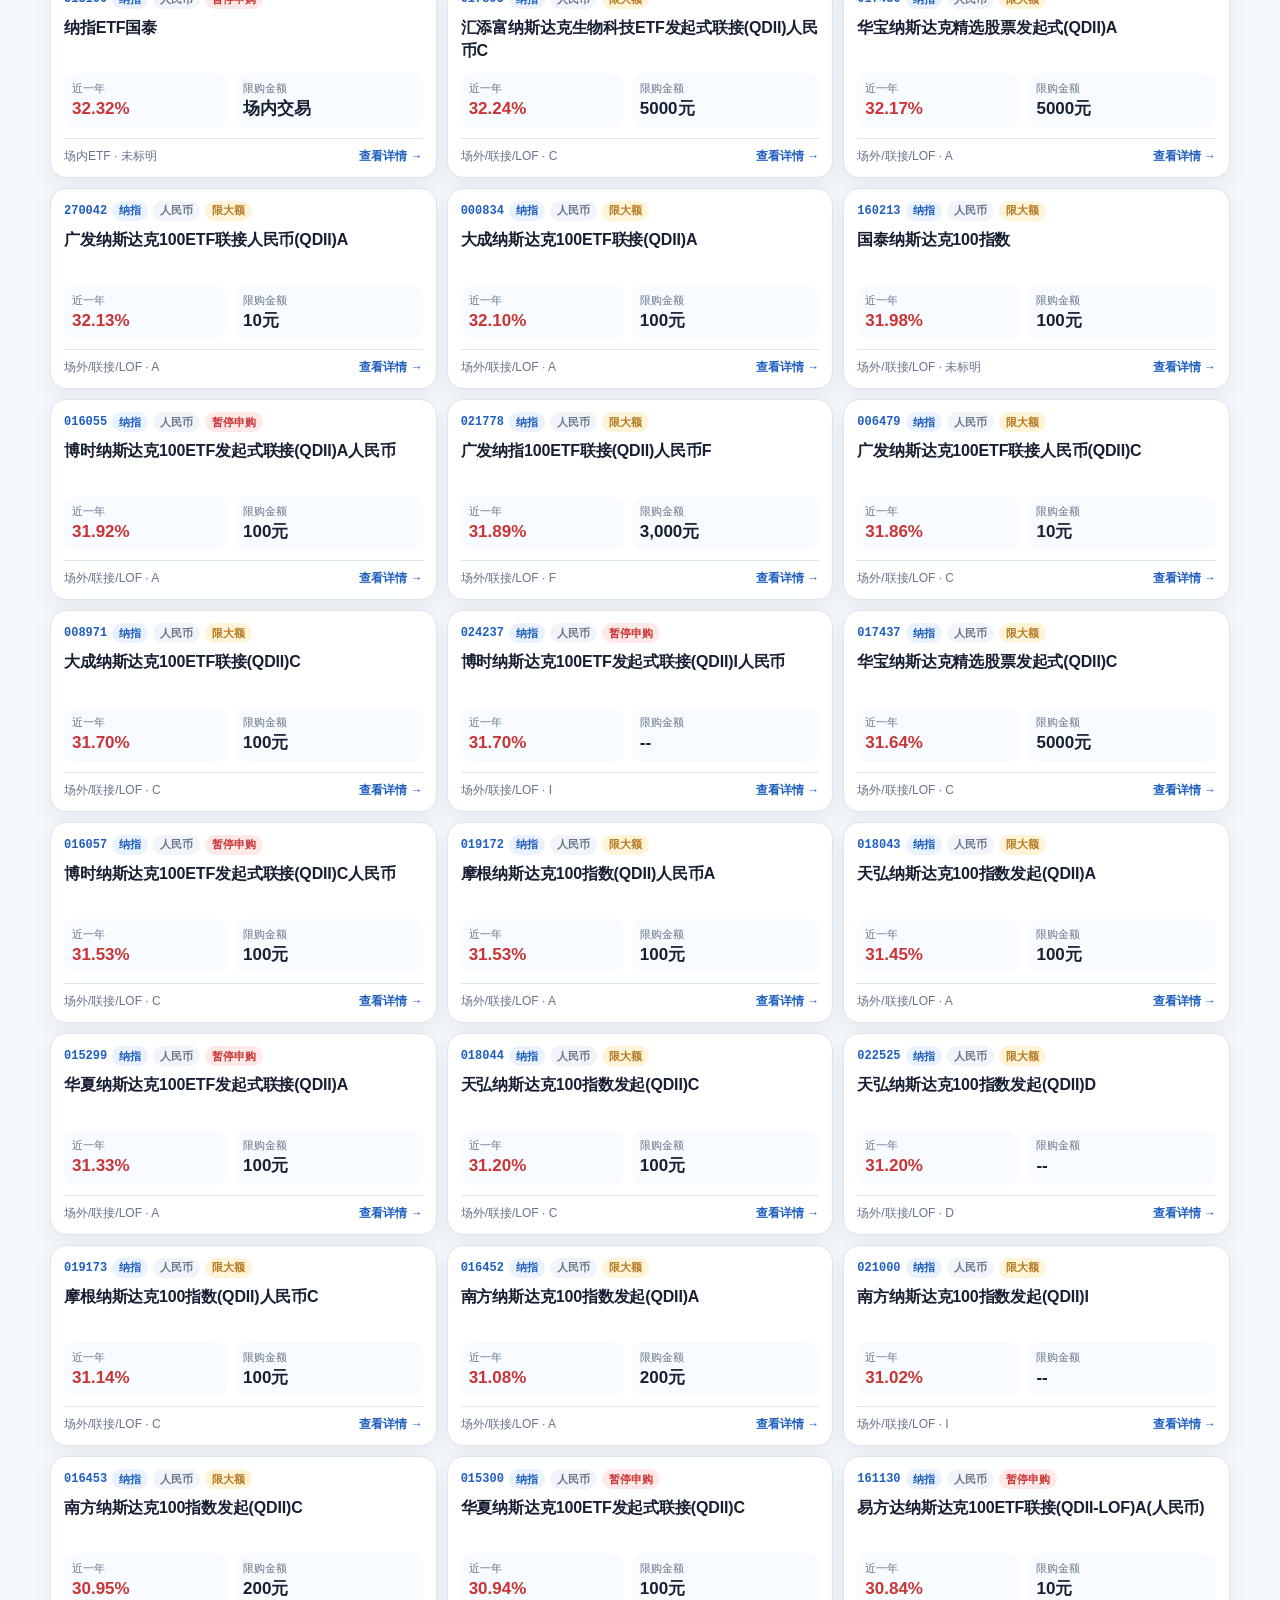
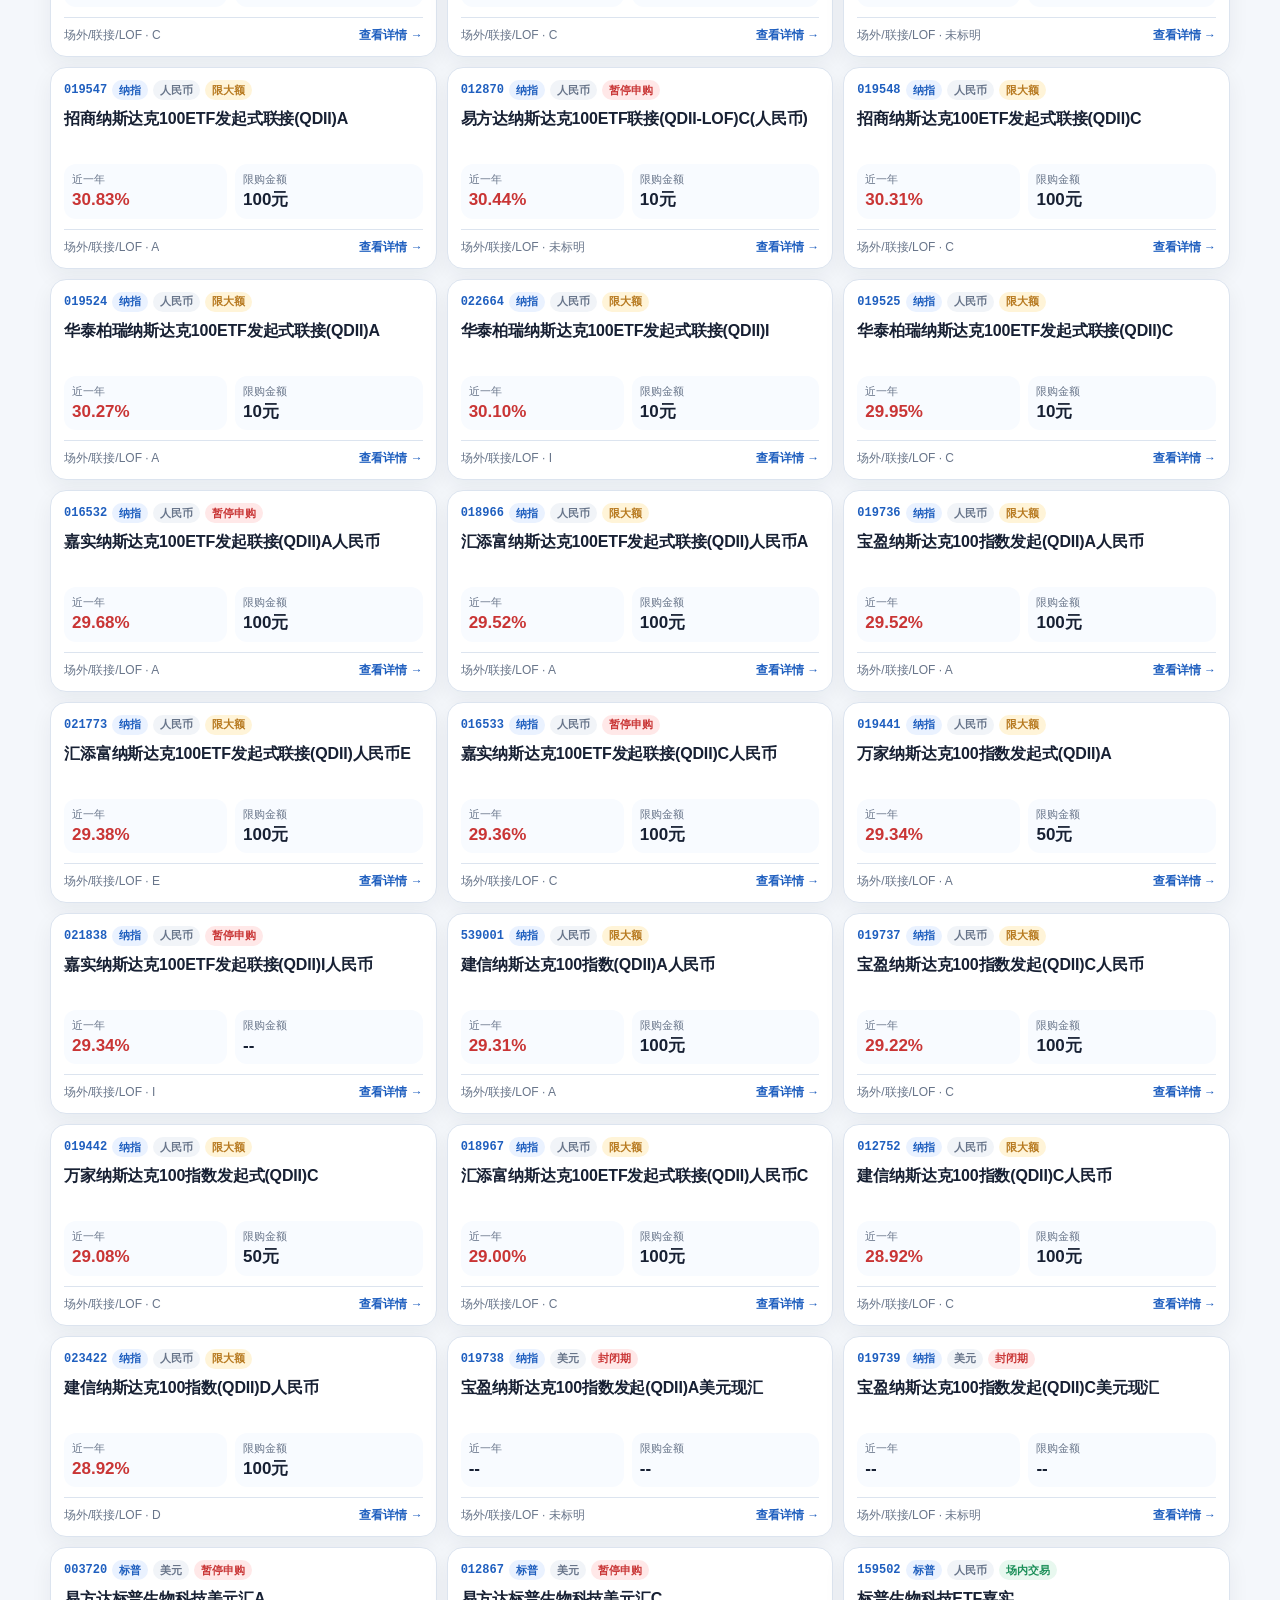
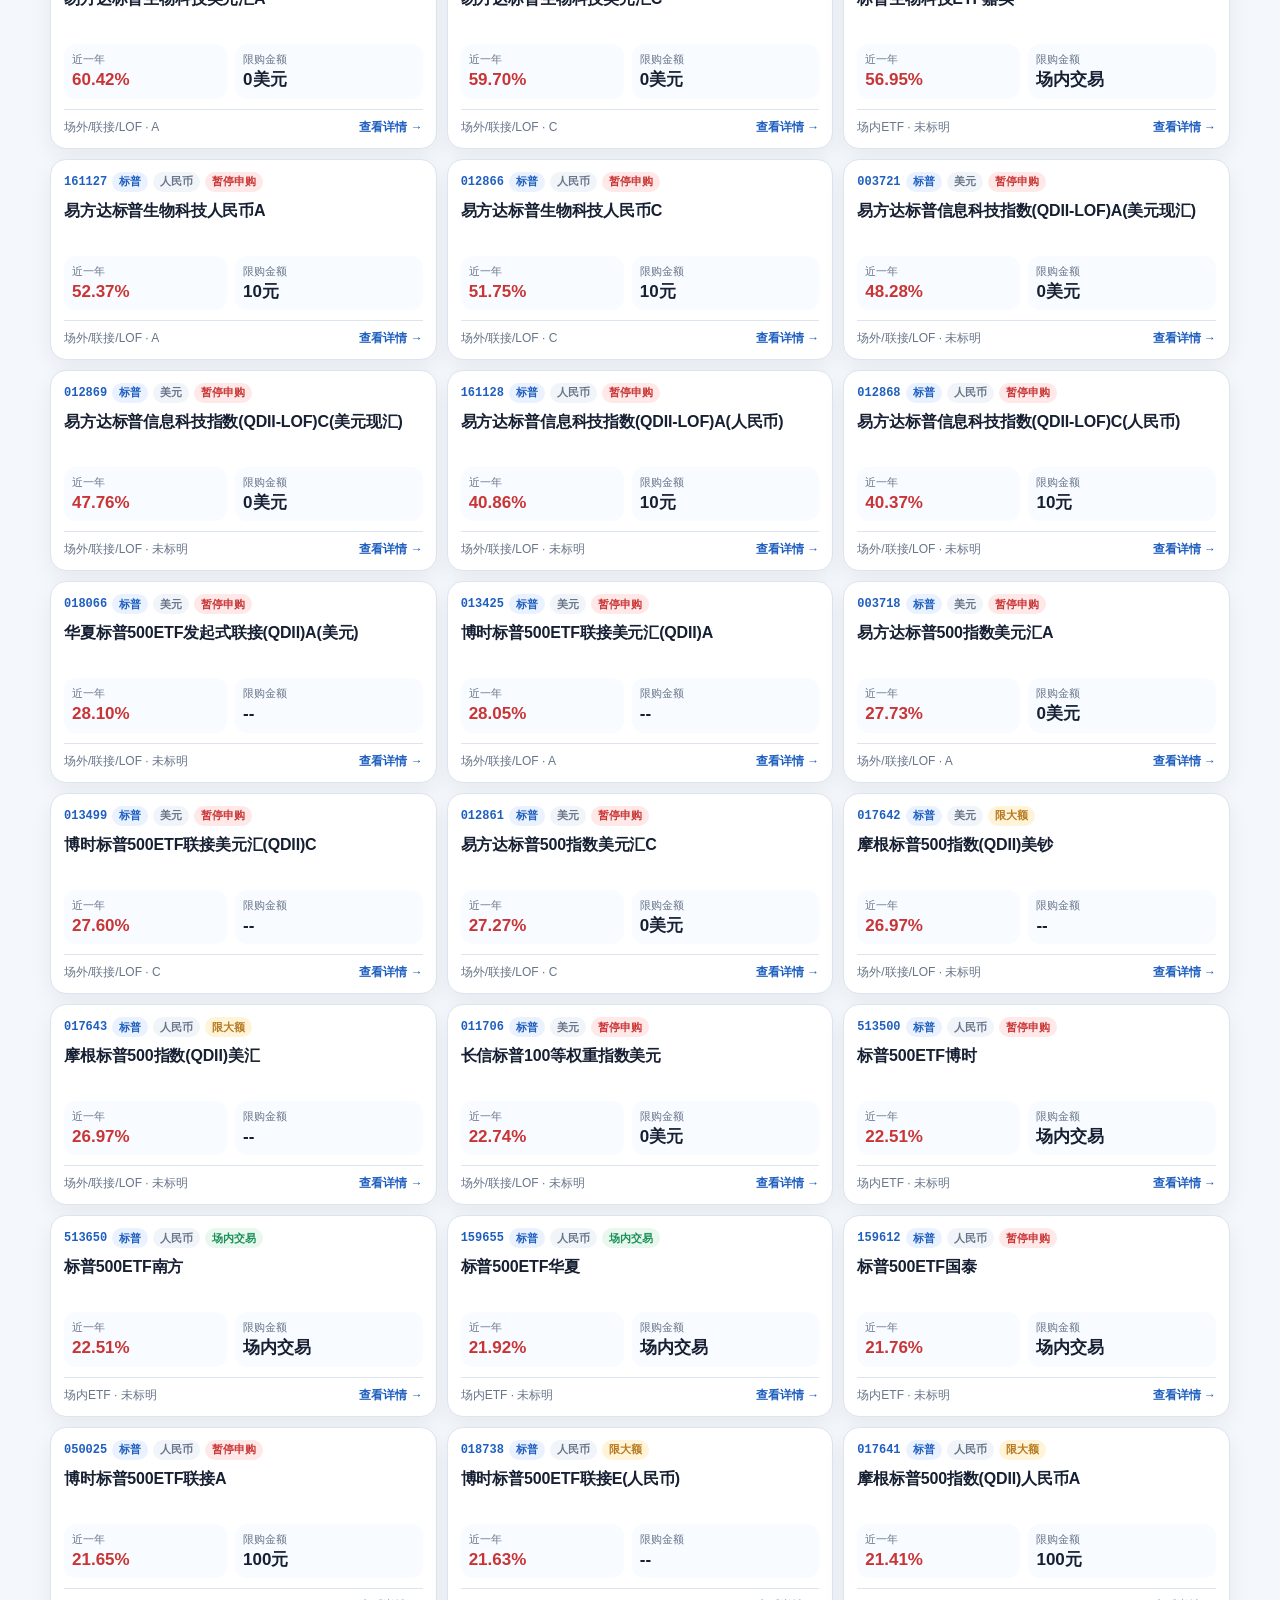
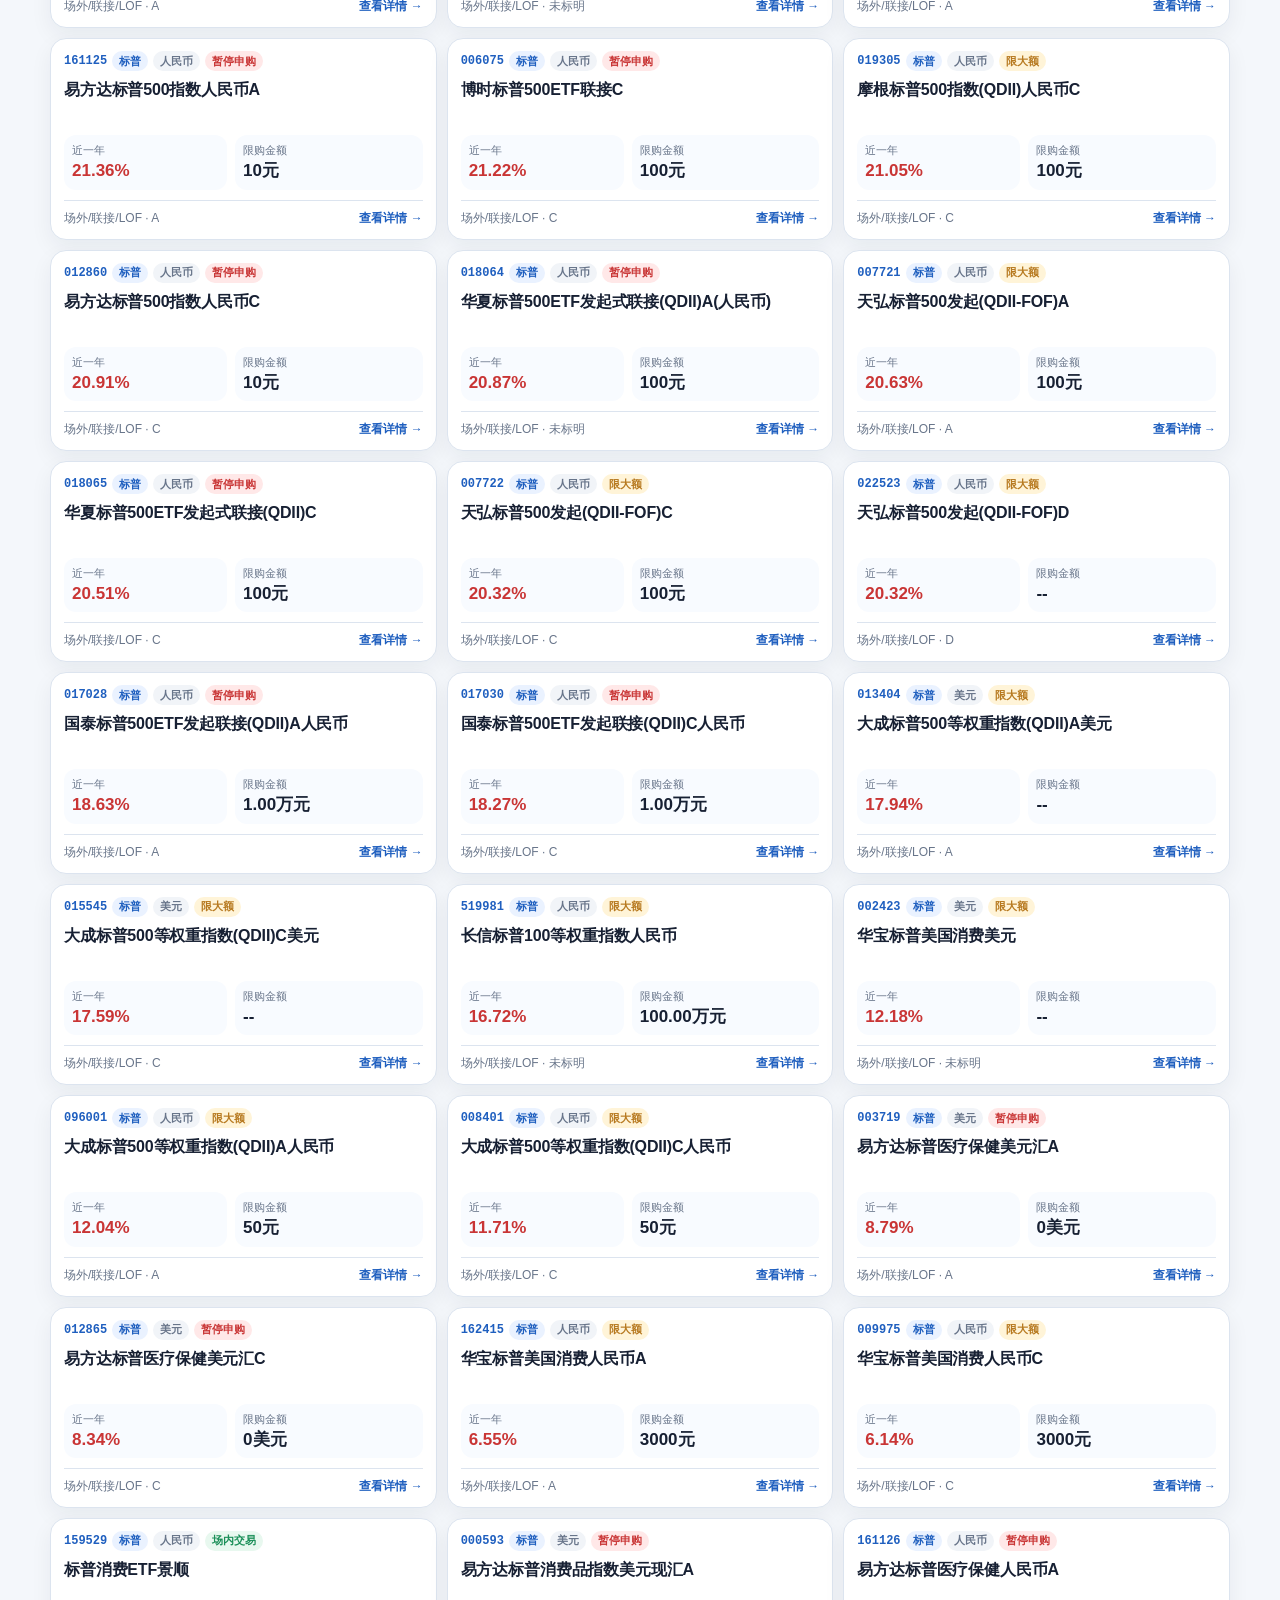
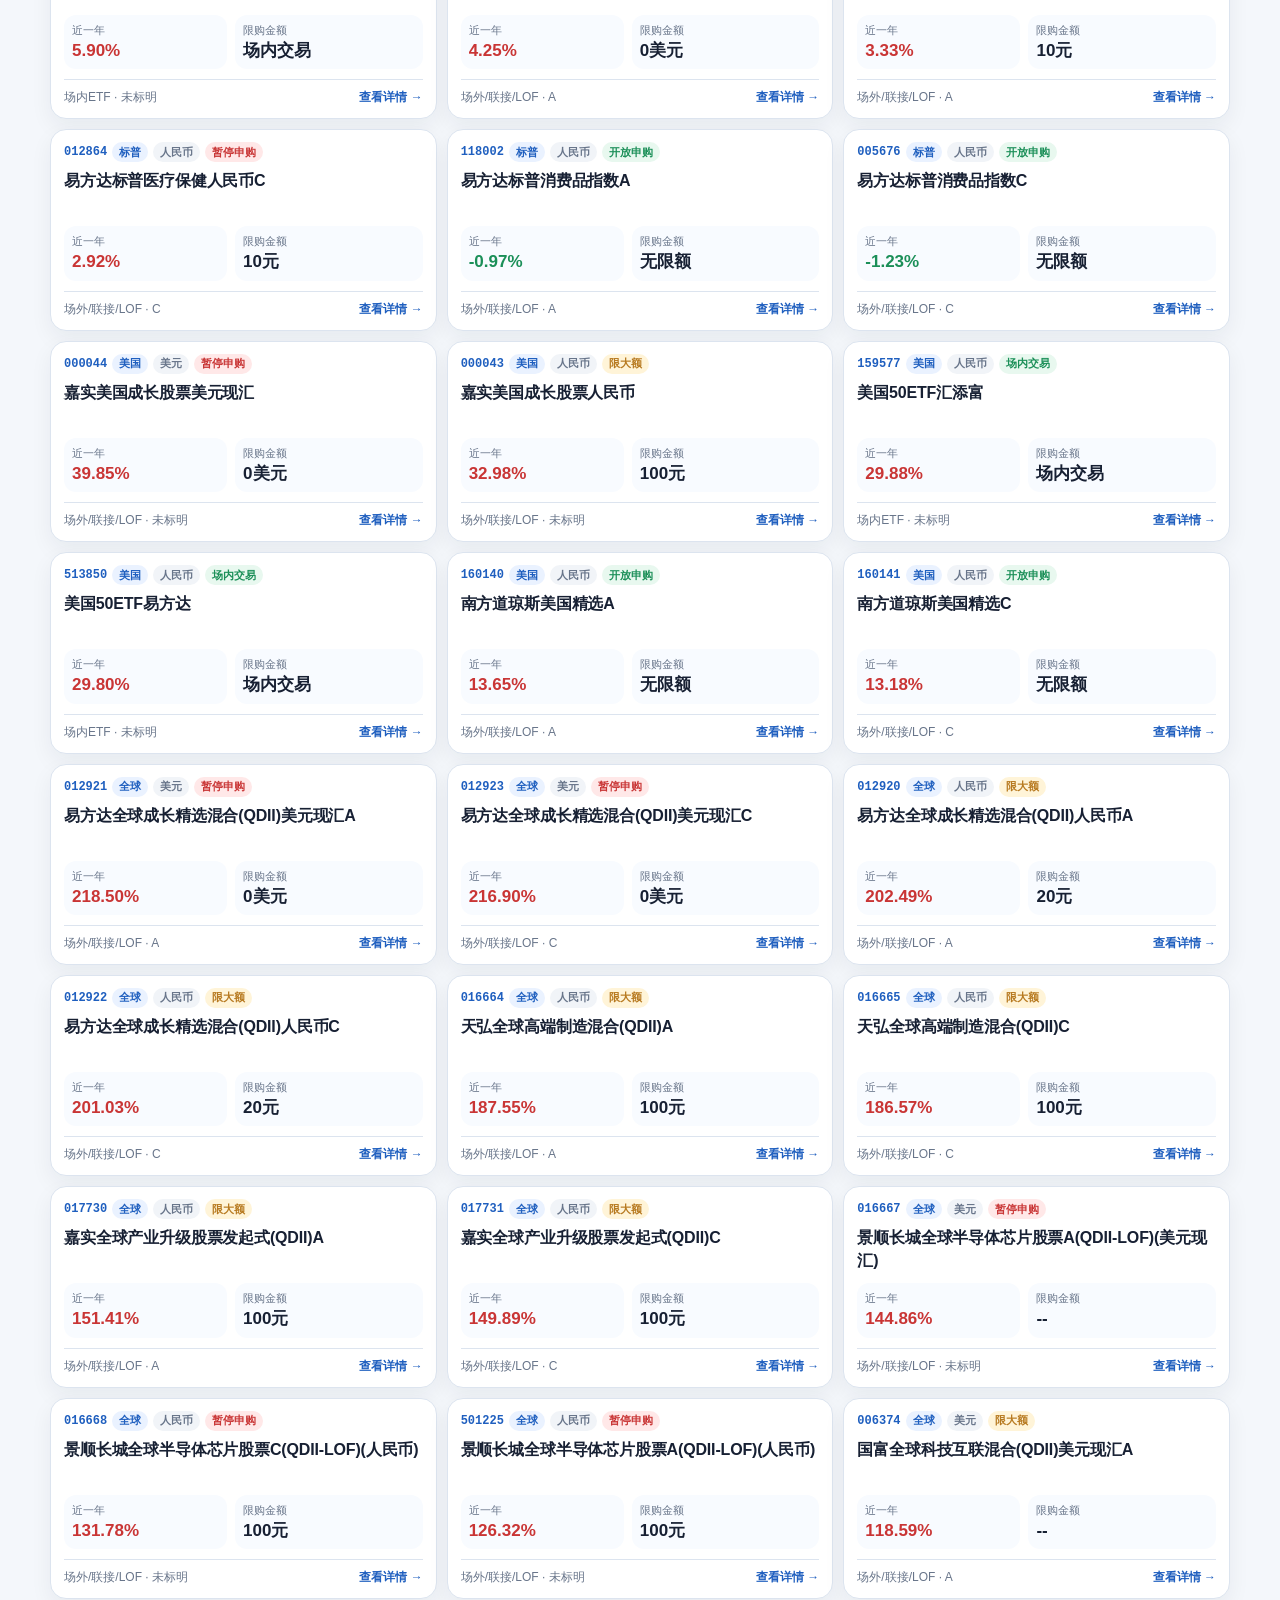
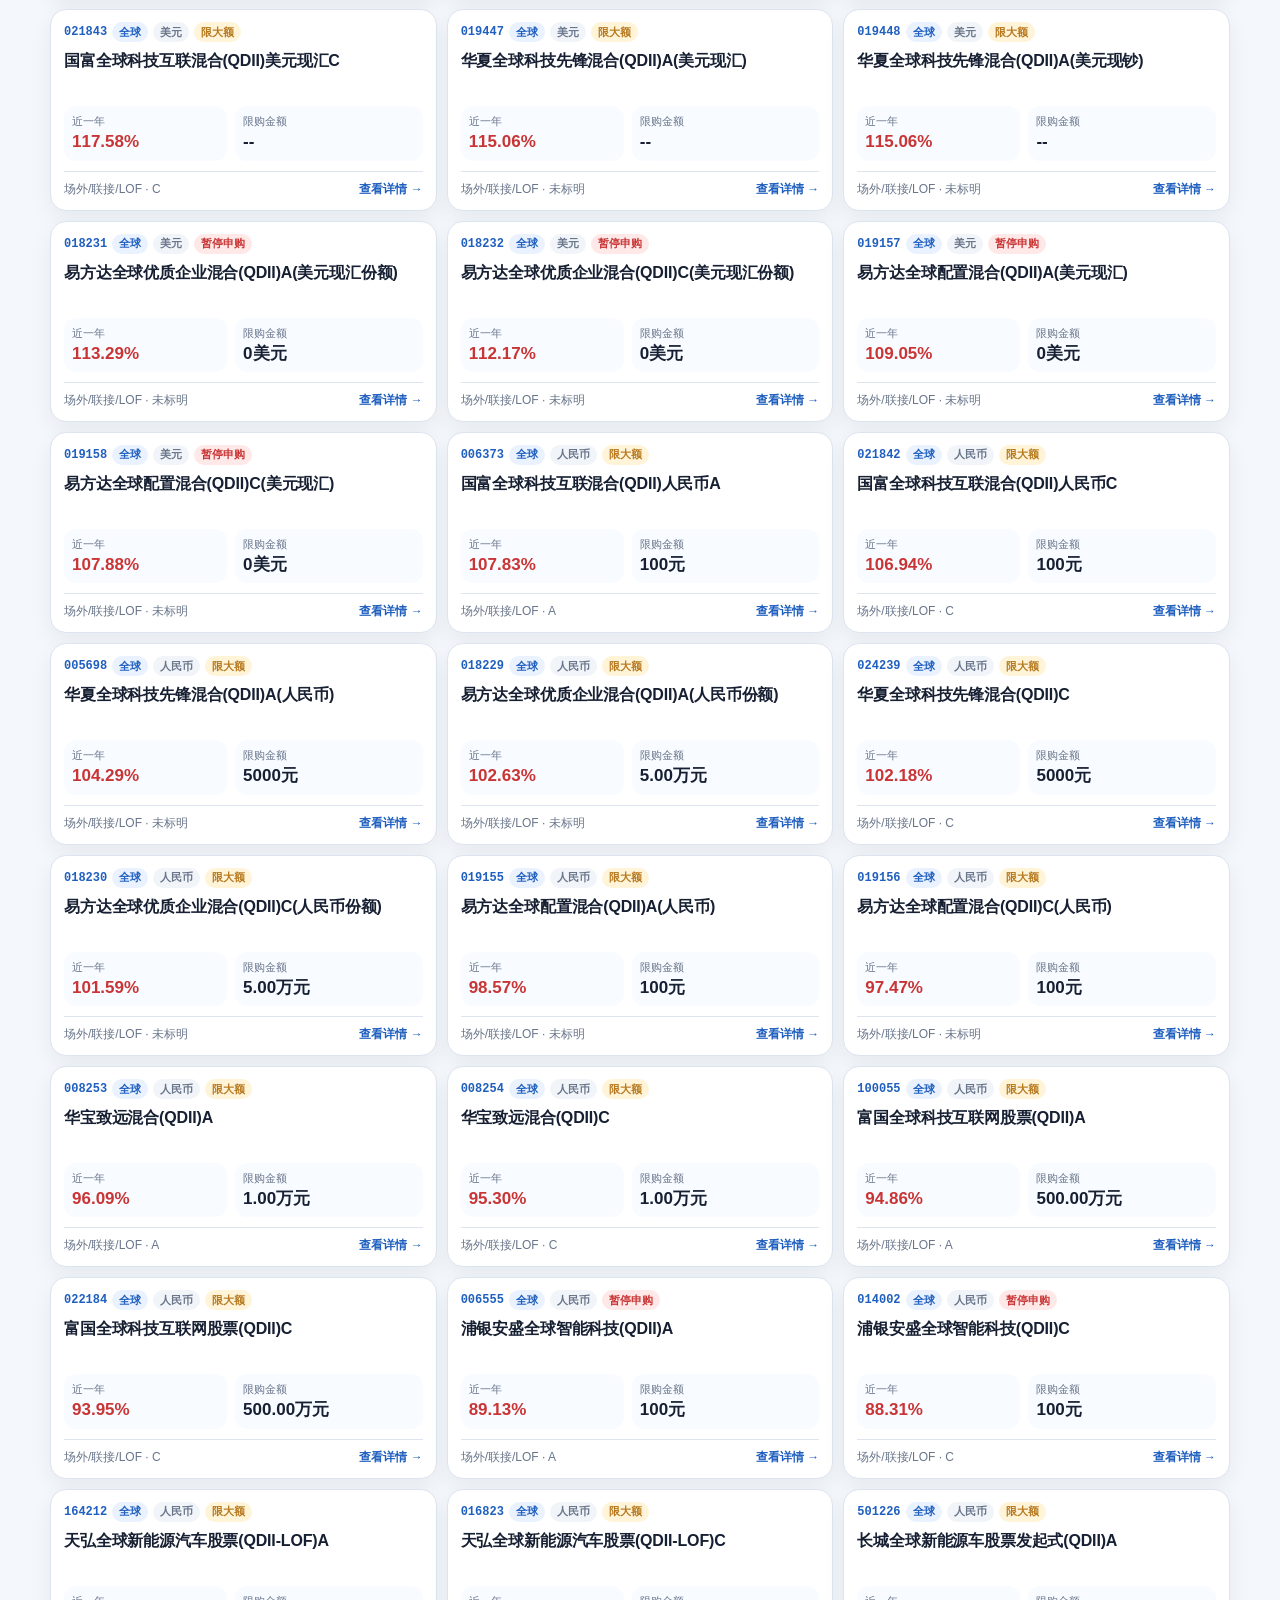
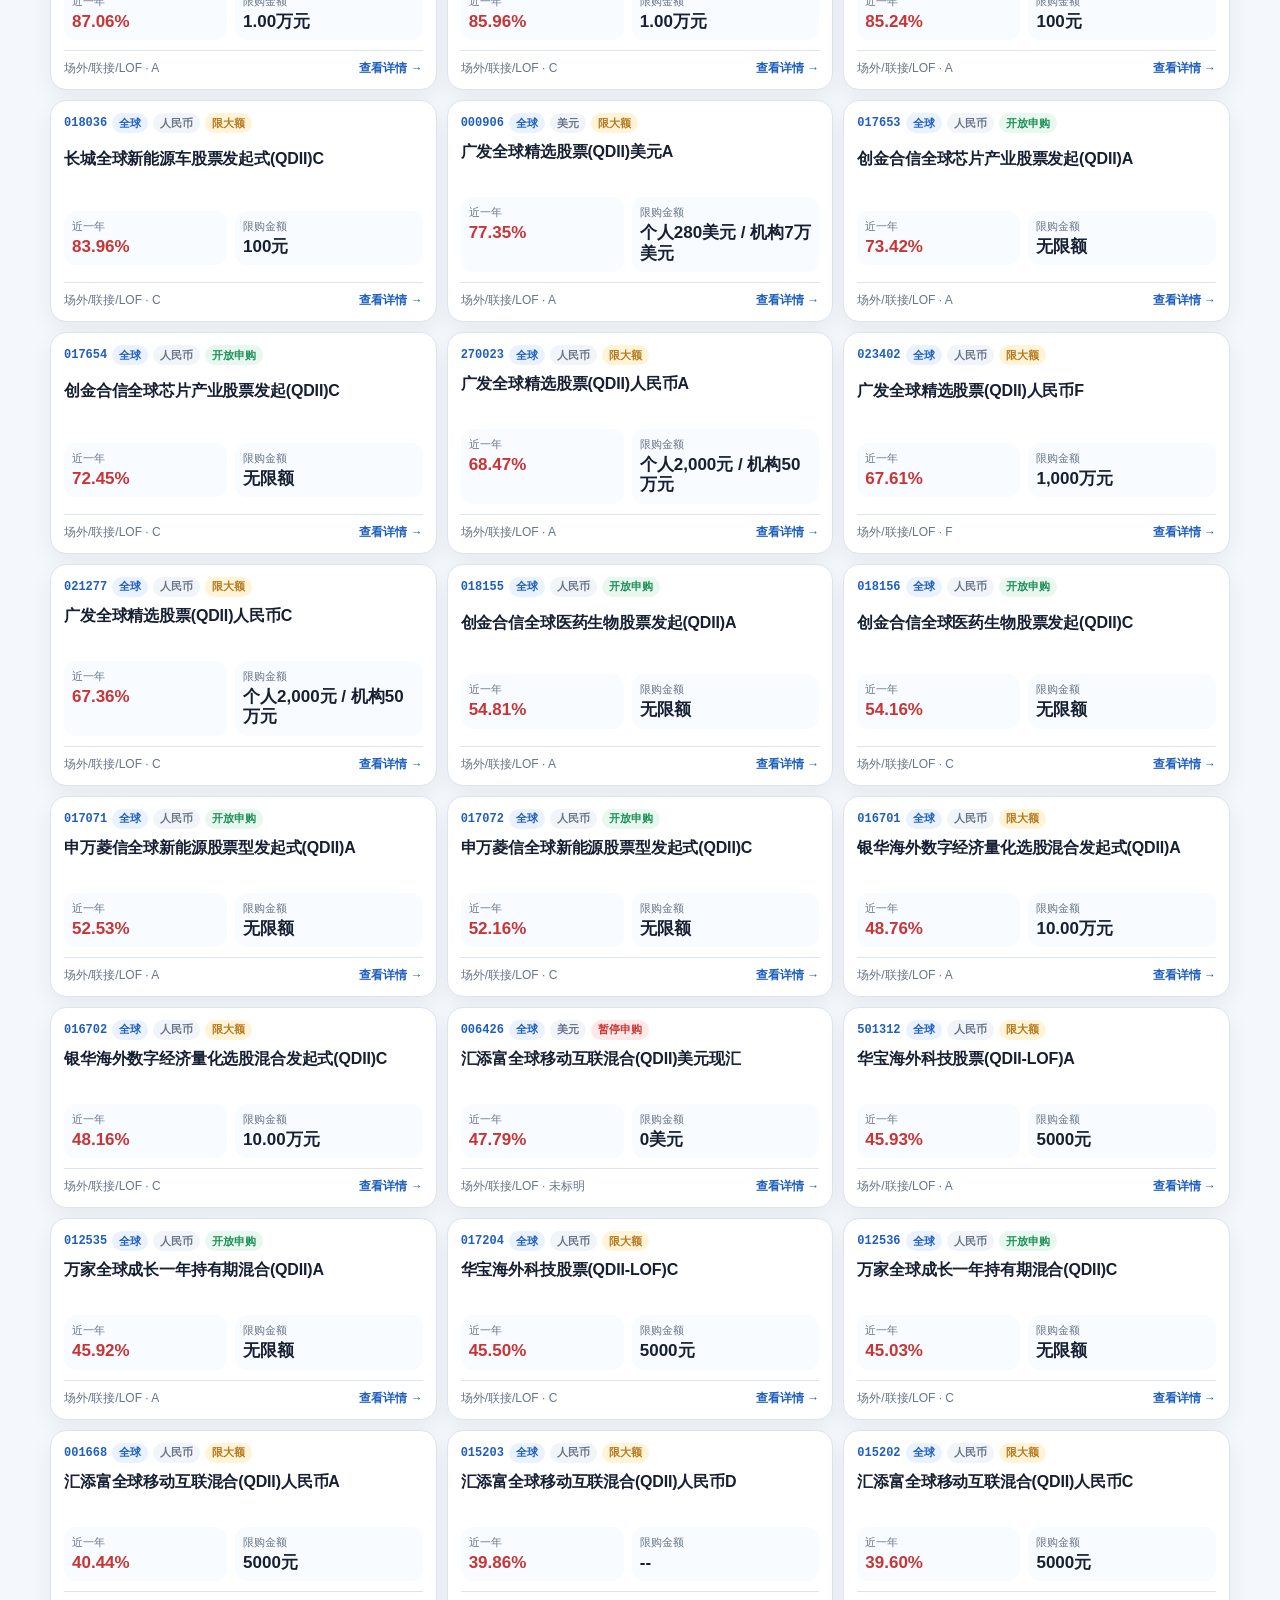
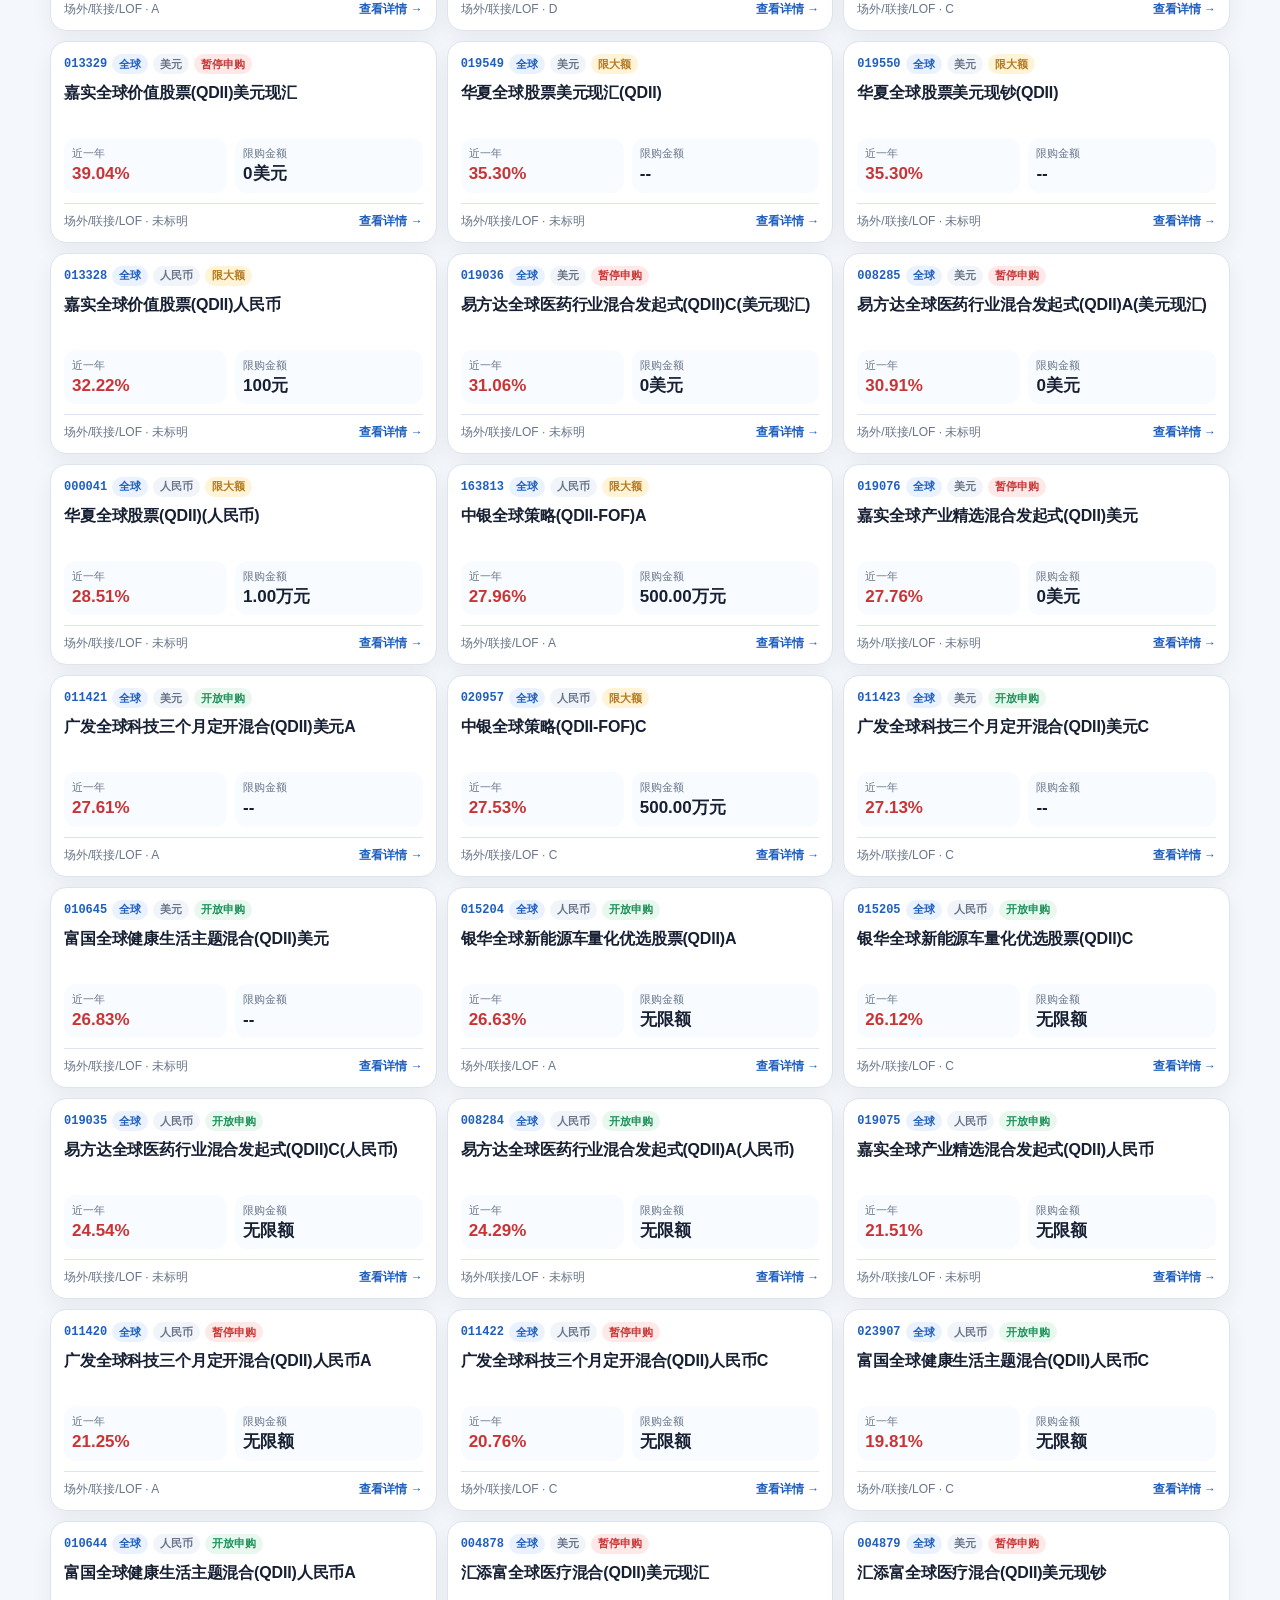
==== commit 94690fb5: "top category three card layout" ====
--- a/index.html
+++ b/index.html
@@ -88,6 +88,6 @@
       </footer>
     </main>
 
-    <script src="./app.js?v=20260526-card-view" type="module"></script>
+    <script src="./app.js?v=20260526-card-top-category" type="module"></script>
   </body>
 </html>
--- a/styles.css
+++ b/styles.css
@@ -610,3 +610,148 @@
     font-size: 17px;
   }
 }
+
+/* 2026-05-26 layout patch: top horizontal categories + 3 cards per row */
+.cards-layout {
+  display: block;
+}
+
+.category-panel {
+  position: static;
+  top: auto;
+  display: flex;
+  align-items: center;
+  gap: 12px;
+  width: 100%;
+  margin-bottom: 14px;
+  padding: 10px 12px;
+  border-radius: 16px;
+  box-shadow: 0 6px 18px rgba(23, 32, 51, 0.05);
+}
+
+.category-title {
+  flex: 0 0 auto;
+  margin: 0;
+  color: var(--text);
+  font-size: 14px;
+  font-weight: 800;
+  white-space: nowrap;
+}
+
+.category-list {
+  display: flex;
+  flex-wrap: wrap;
+  gap: 8px;
+}
+
+.category-btn {
+  width: auto;
+  min-width: 96px;
+  justify-content: center;
+  gap: 8px;
+  padding: 8px 12px;
+  border-radius: 999px;
+  font-size: 13px;
+}
+
+.category-btn strong {
+  min-width: 26px;
+  padding: 2px 8px;
+  font-size: 12px;
+}
+
+.fund-cards {
+  grid-template-columns: repeat(3, minmax(0, 1fr));
+  gap: 10px;
+}
+
+.fund-card {
+  min-height: 154px;
+  border-radius: 16px;
+  padding: 12px 13px;
+}
+
+.card-topline {
+  gap: 5px;
+  margin-bottom: 8px;
+}
+
+.code {
+  font-size: 12px;
+}
+
+.pill,
+.status {
+  min-height: 20px;
+  padding: 2px 7px;
+  font-size: 11px;
+}
+
+.fund-card h2 {
+  margin-bottom: 10px;
+  min-height: 46px;
+  font-size: 16px;
+  line-height: 1.42;
+}
+
+.card-metrics {
+  gap: 8px;
+  margin-bottom: 10px;
+}
+
+.card-metrics div {
+  border-radius: 12px;
+  padding: 8px;
+}
+
+.card-metrics span {
+  font-size: 11px;
+  margin-bottom: 3px;
+}
+
+.card-metrics strong {
+  font-size: 17px;
+}
+
+.card-foot {
+  padding-top: 9px;
+  font-size: 12px;
+}
+
+.cards-head strong {
+  font-size: 18px;
+}
+
+.cards-head p,
+.cards-head span {
+  font-size: 12px;
+}
+
+@media (max-width: 1100px) {
+  .fund-cards {
+    grid-template-columns: repeat(2, minmax(0, 1fr));
+  }
+}
+
+@media (max-width: 760px) {
+  .category-panel {
+    display: block;
+  }
+
+  .category-title {
+    margin-bottom: 9px;
+  }
+
+  .category-list {
+    display: grid;
+    grid-template-columns: repeat(2, minmax(0, 1fr));
+  }
+
+  .category-btn {
+    width: 100%;
+  }
+
+  .fund-cards {
+    grid-template-columns: 1fr;
+  }
+}
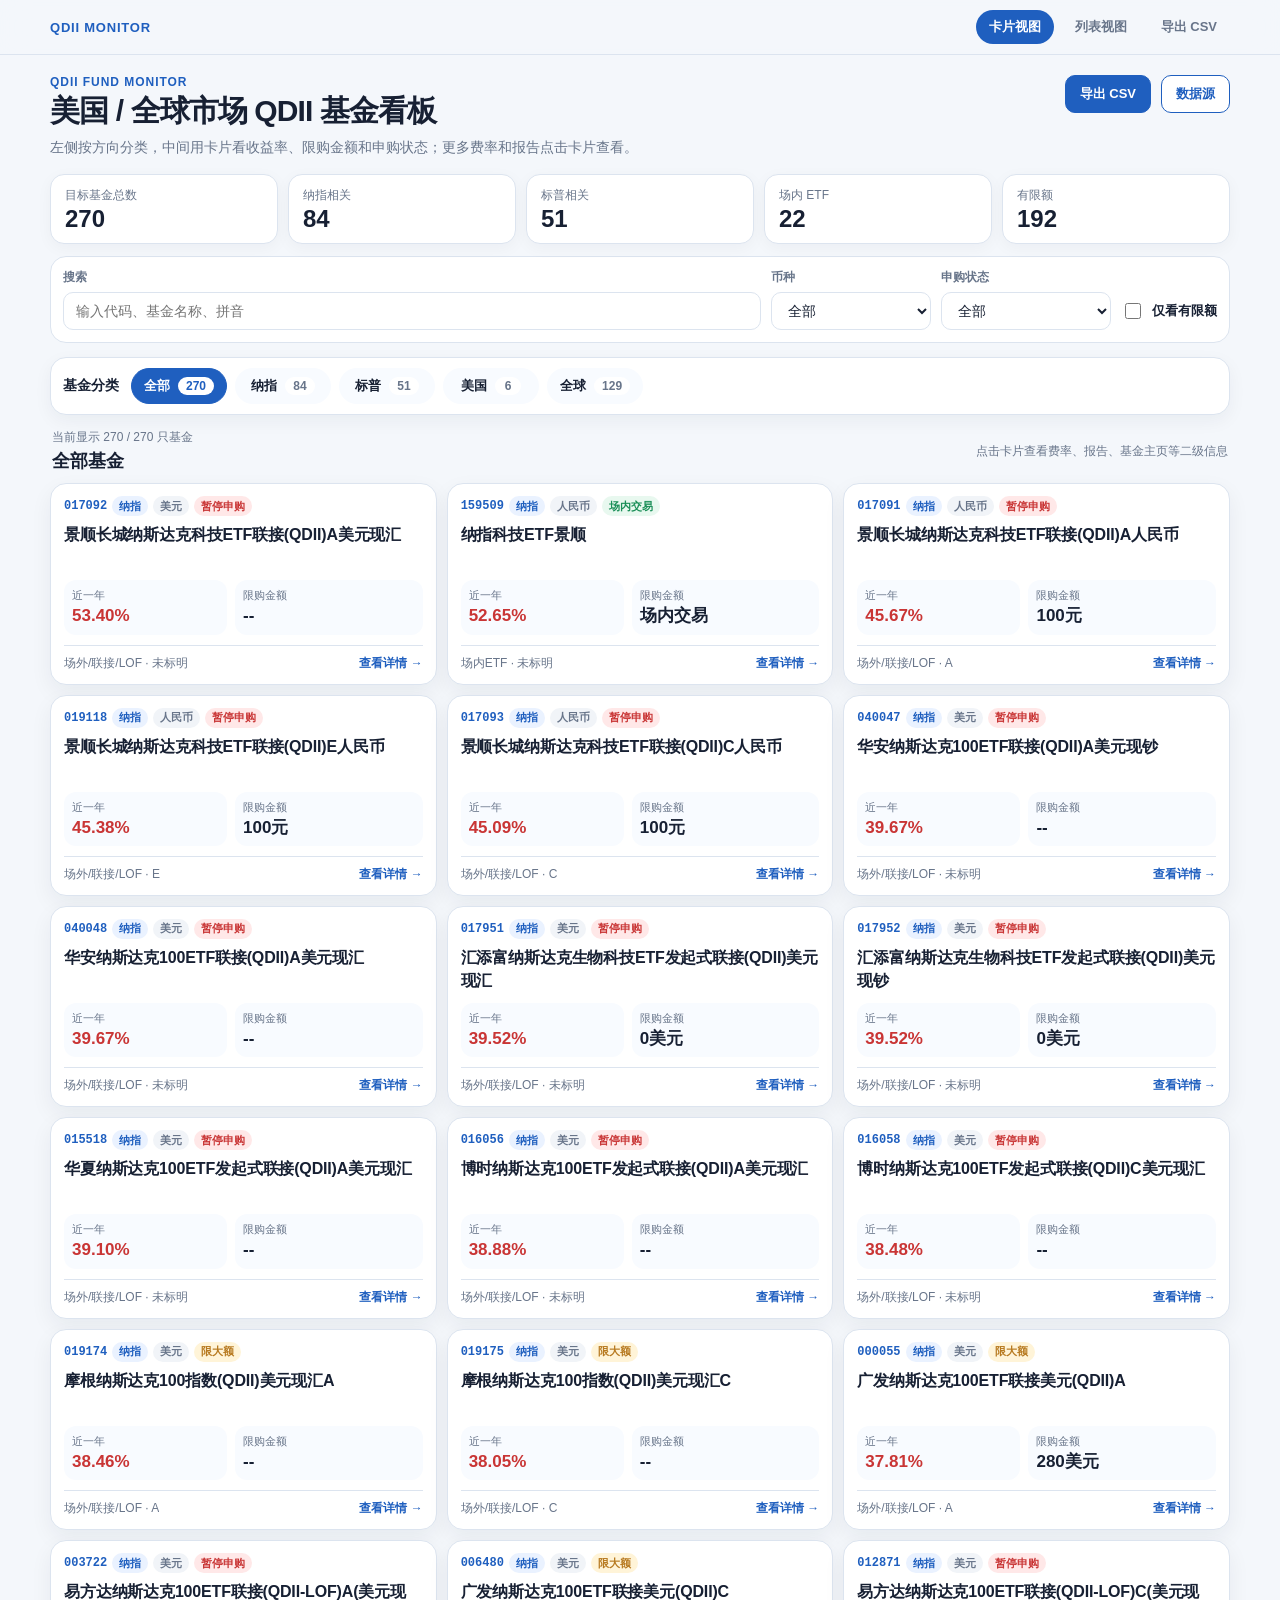
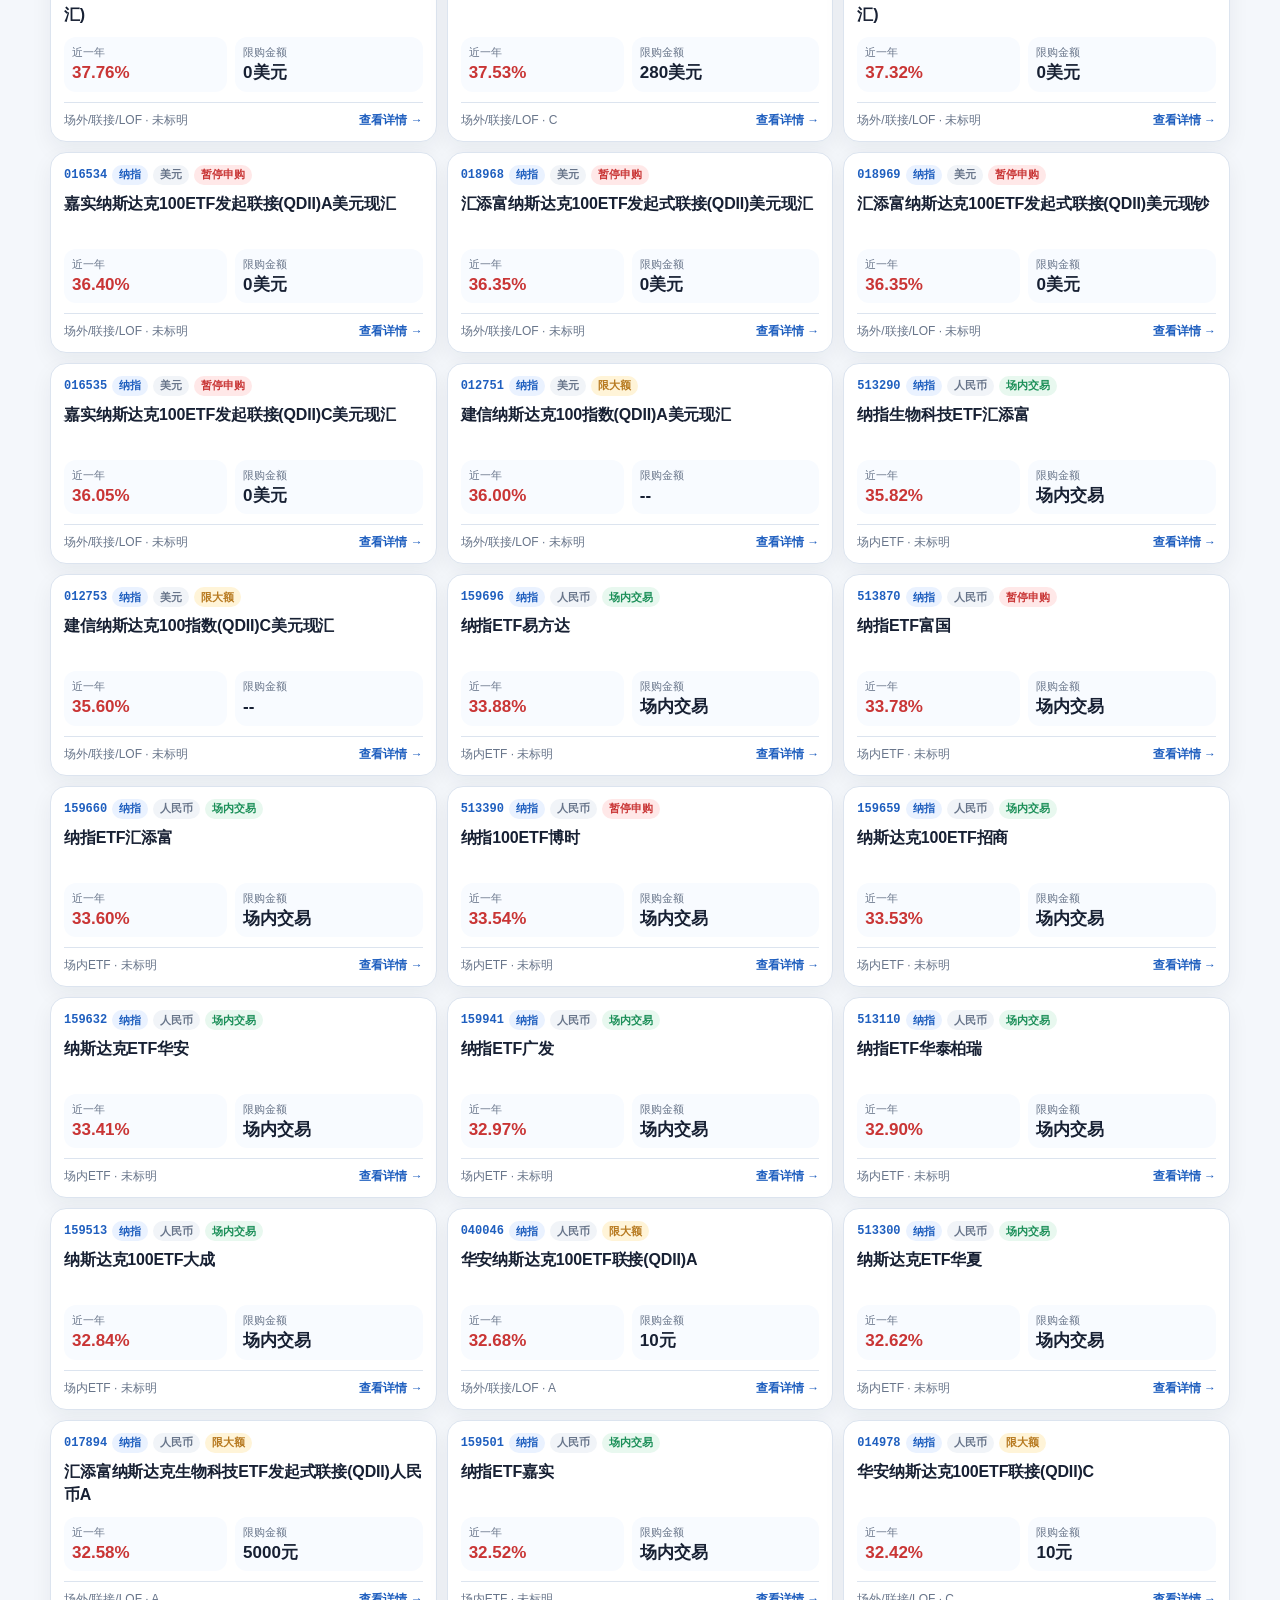
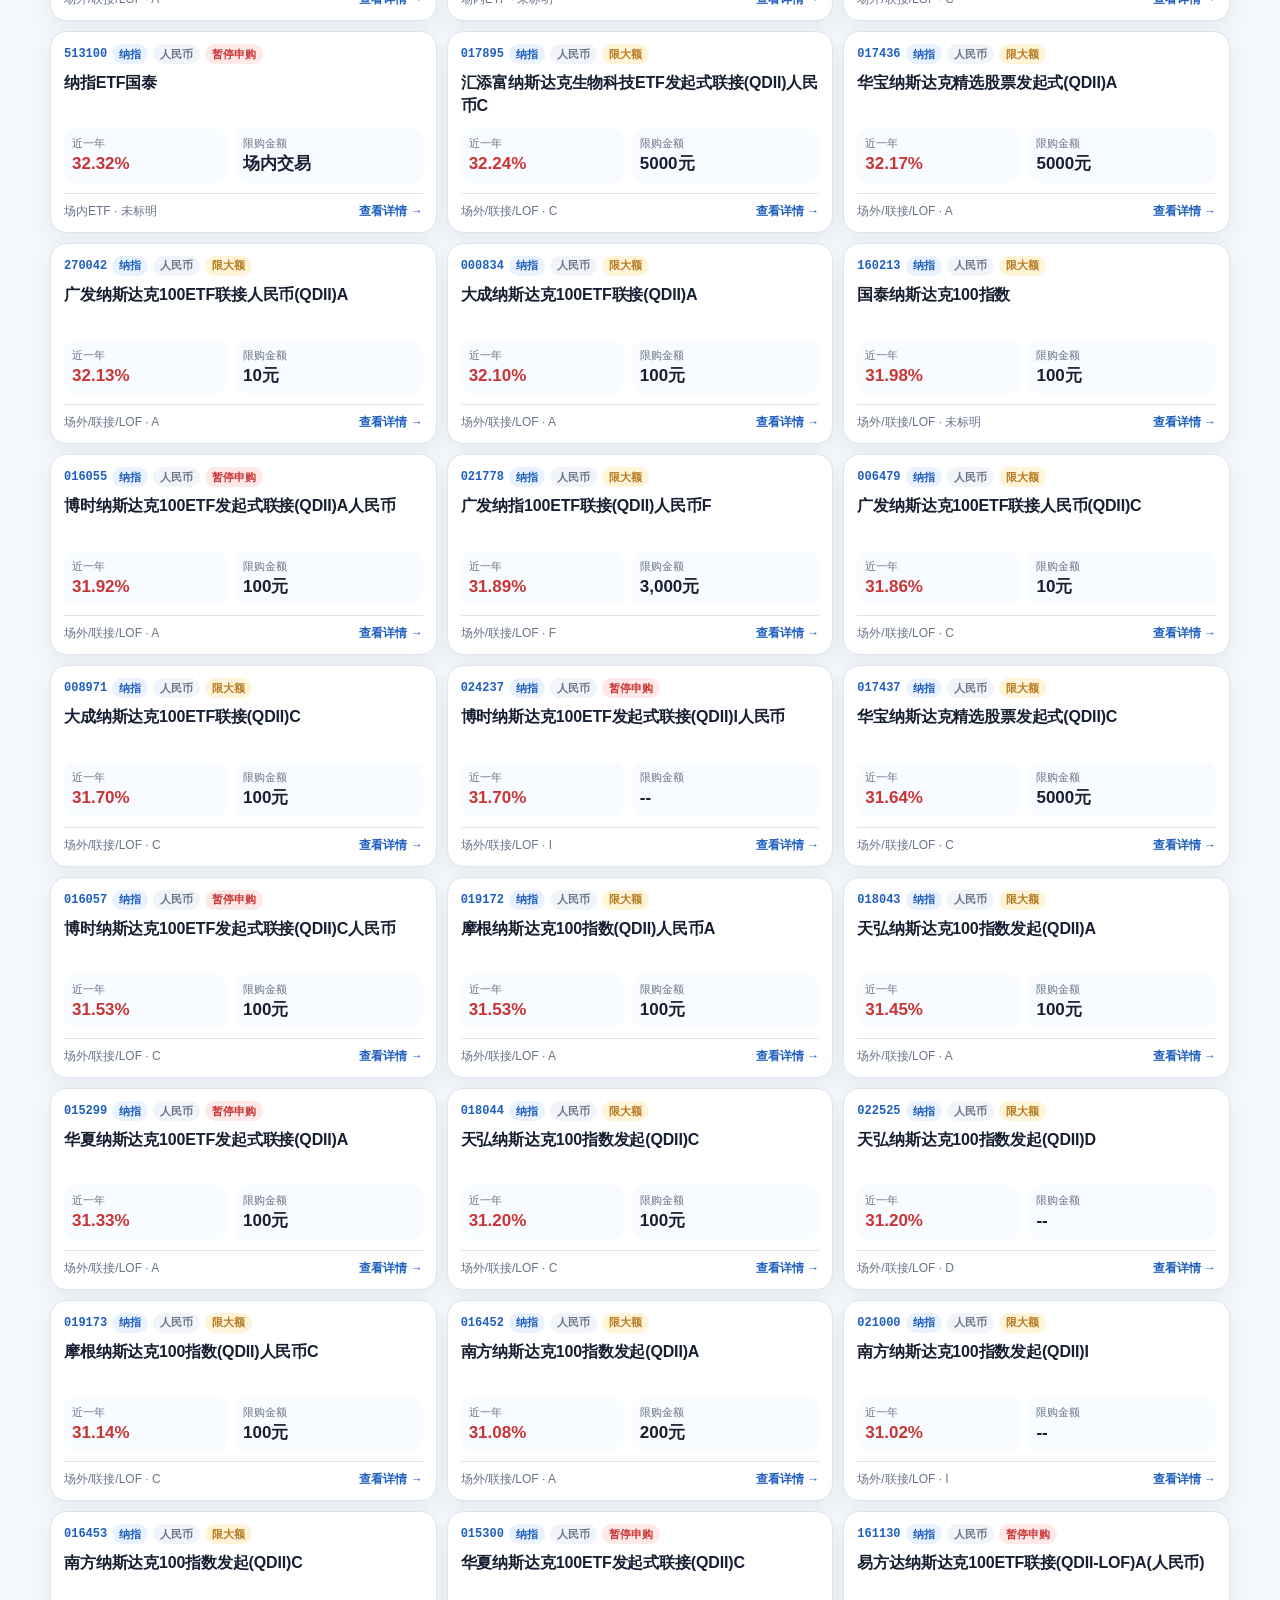
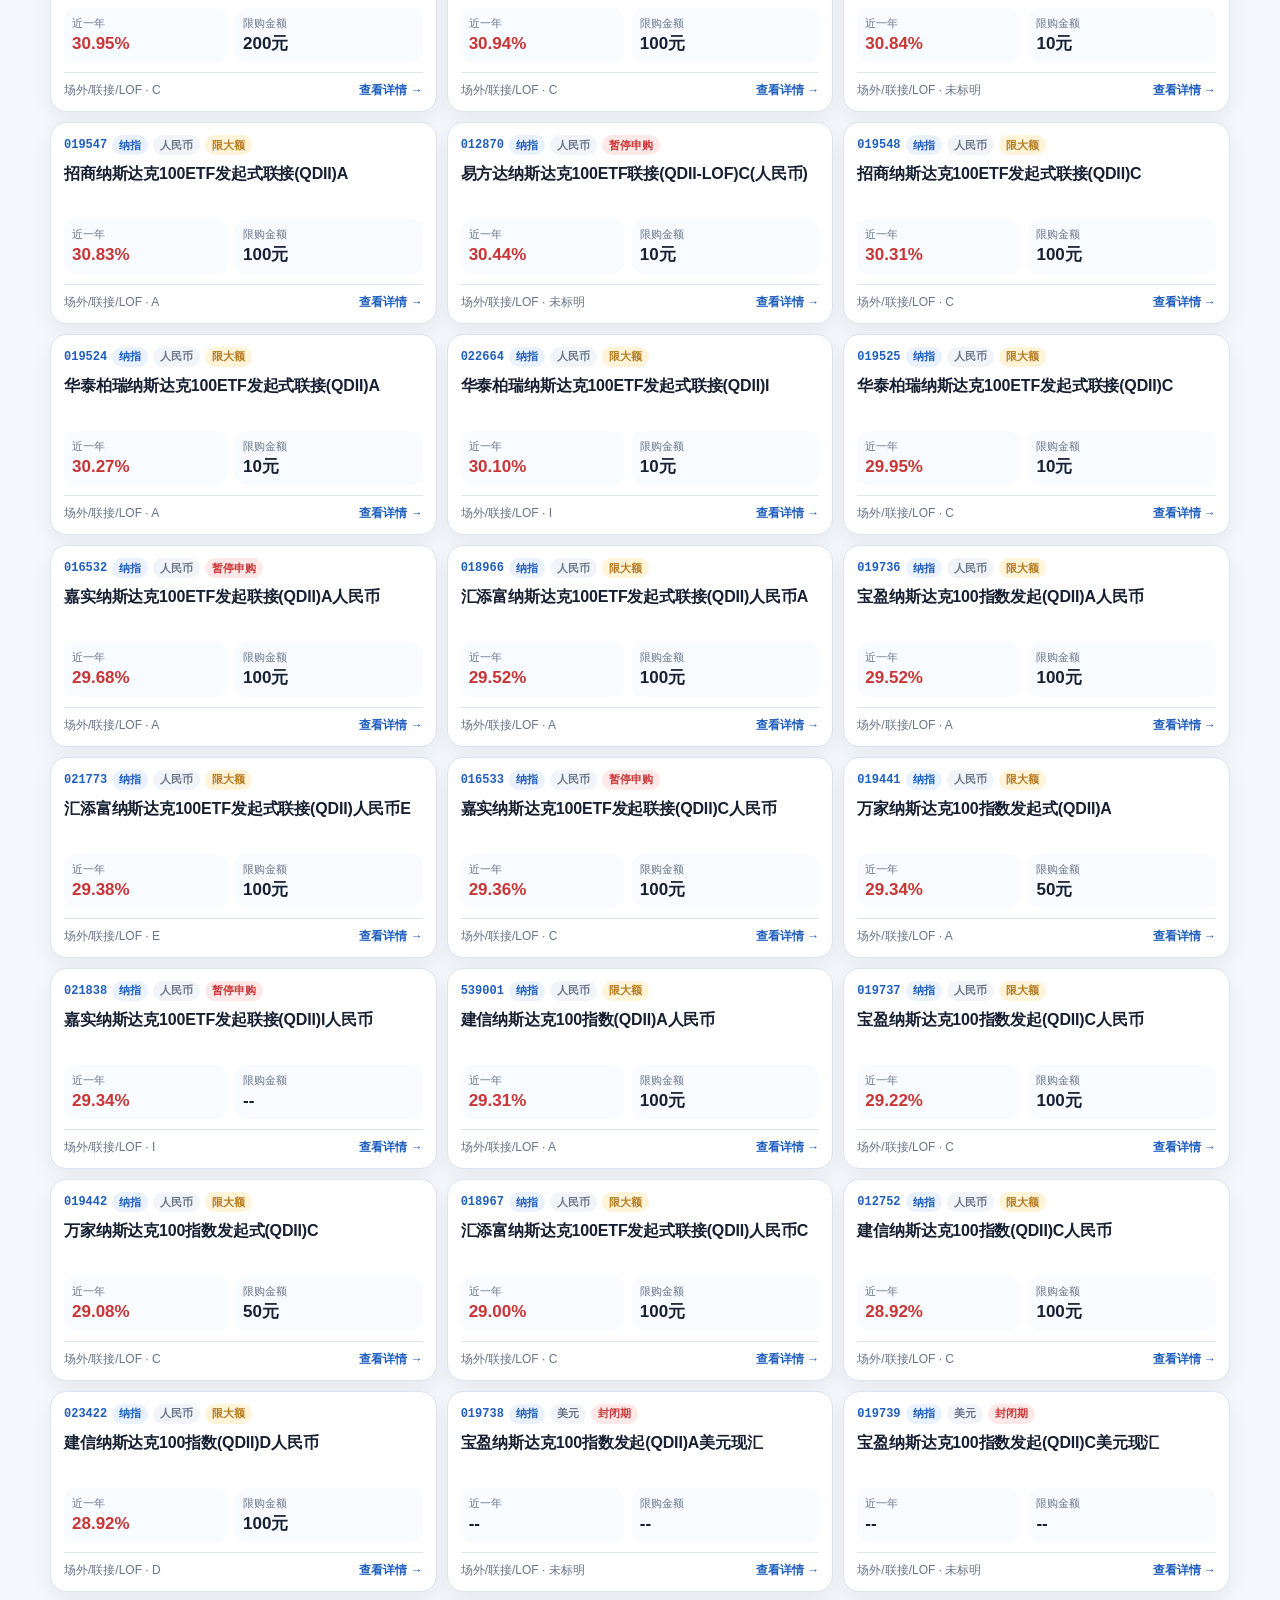
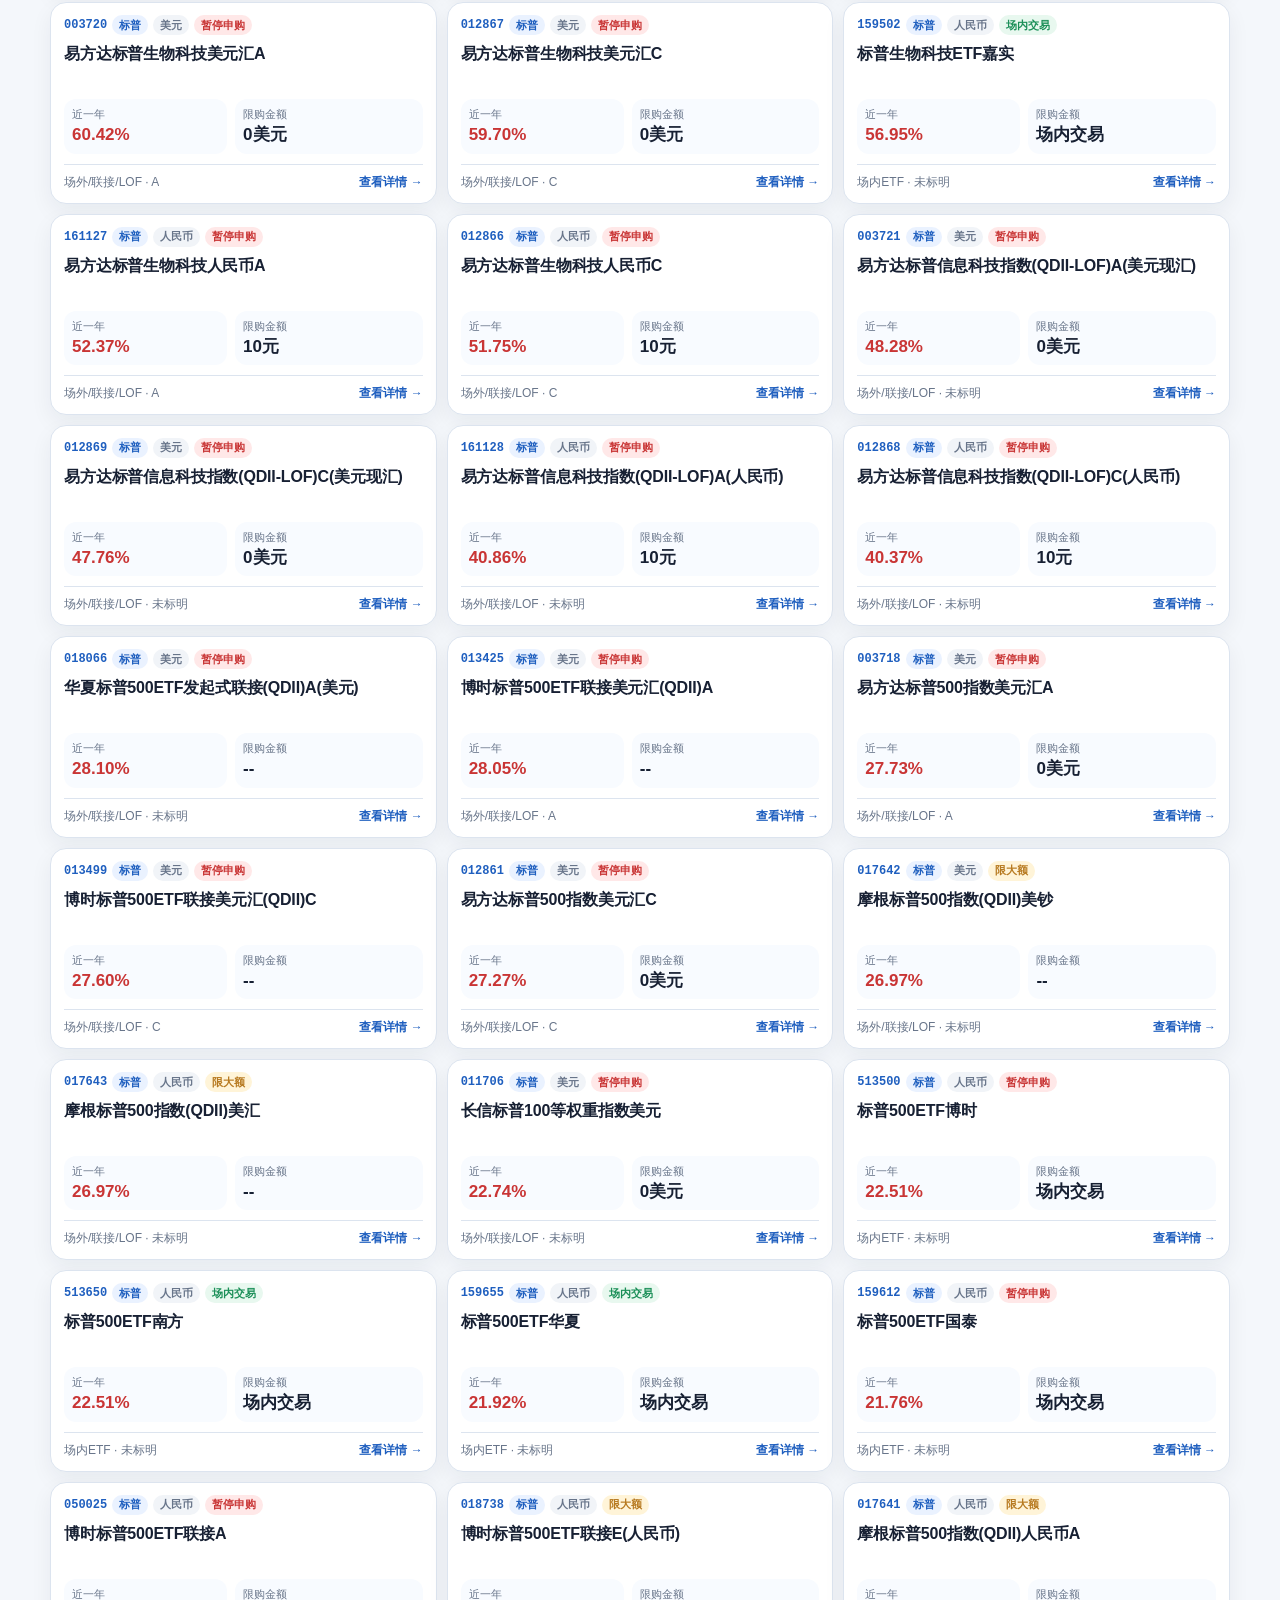
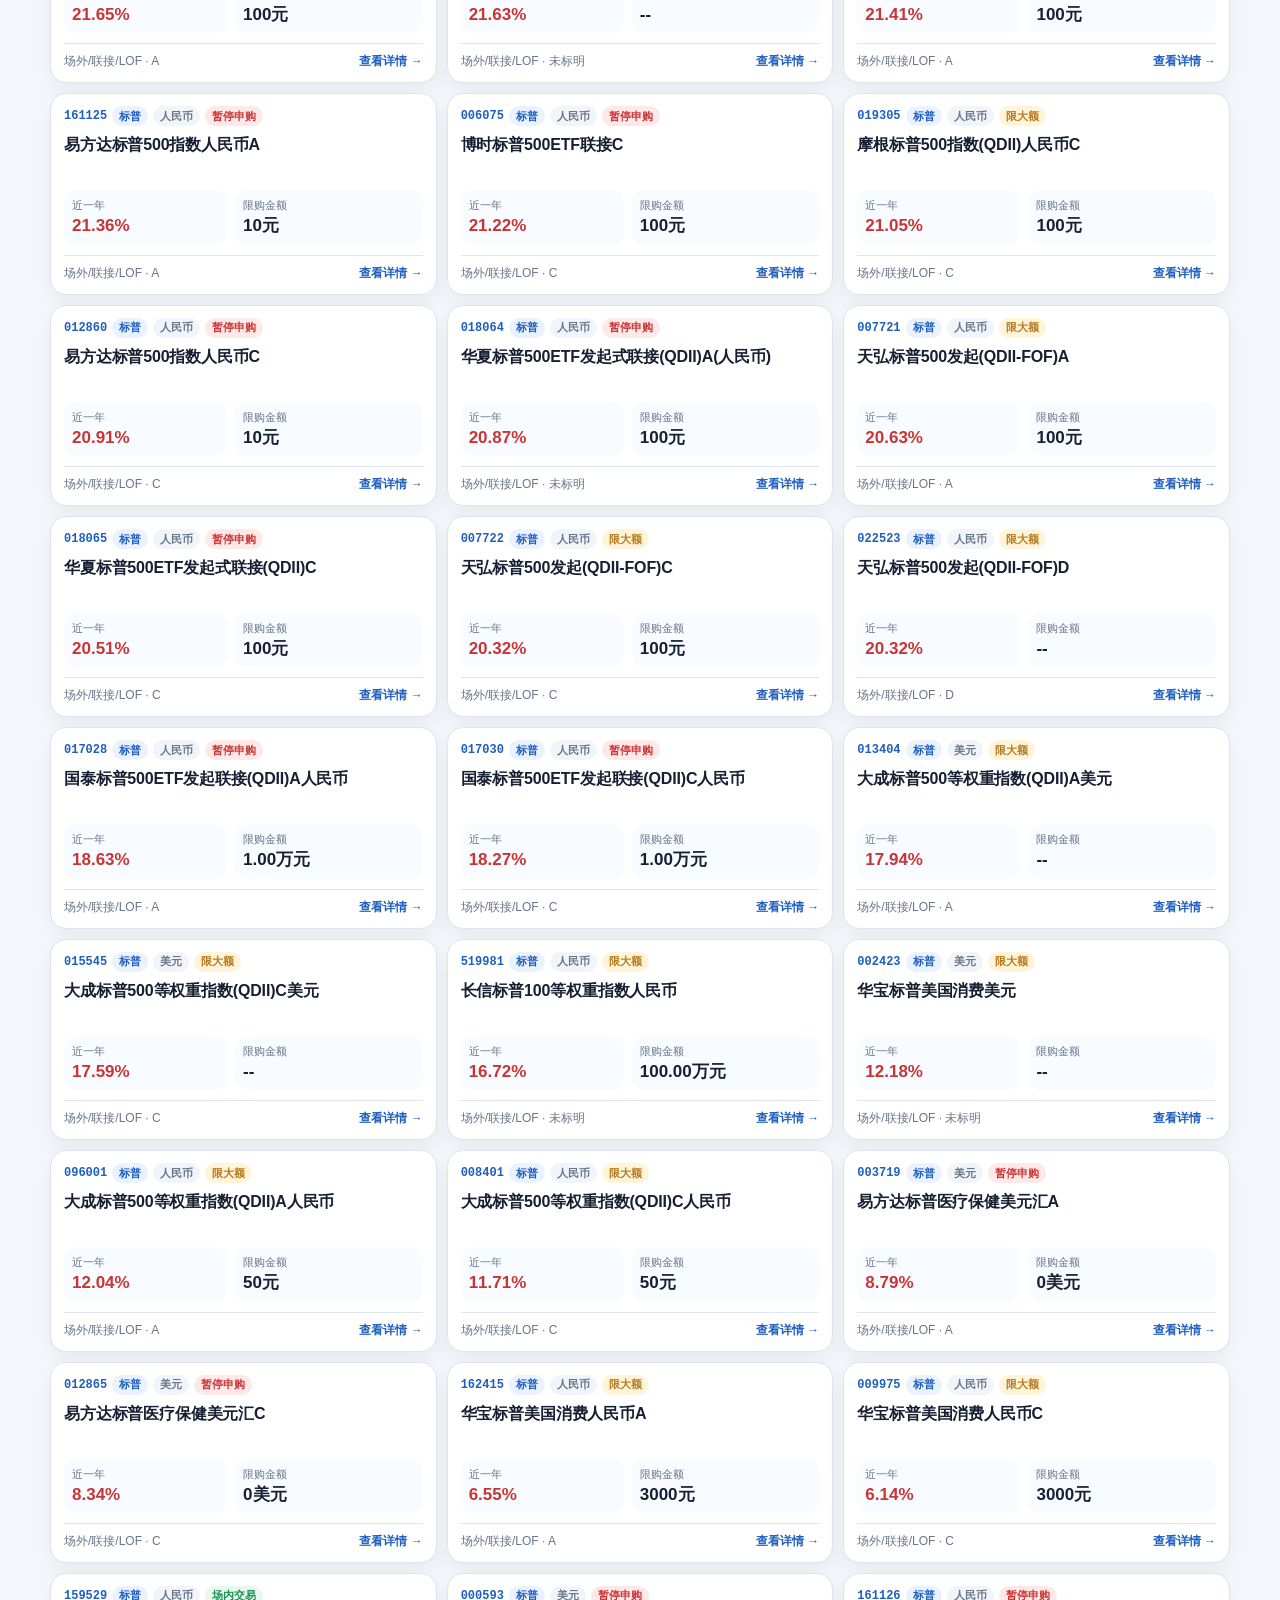
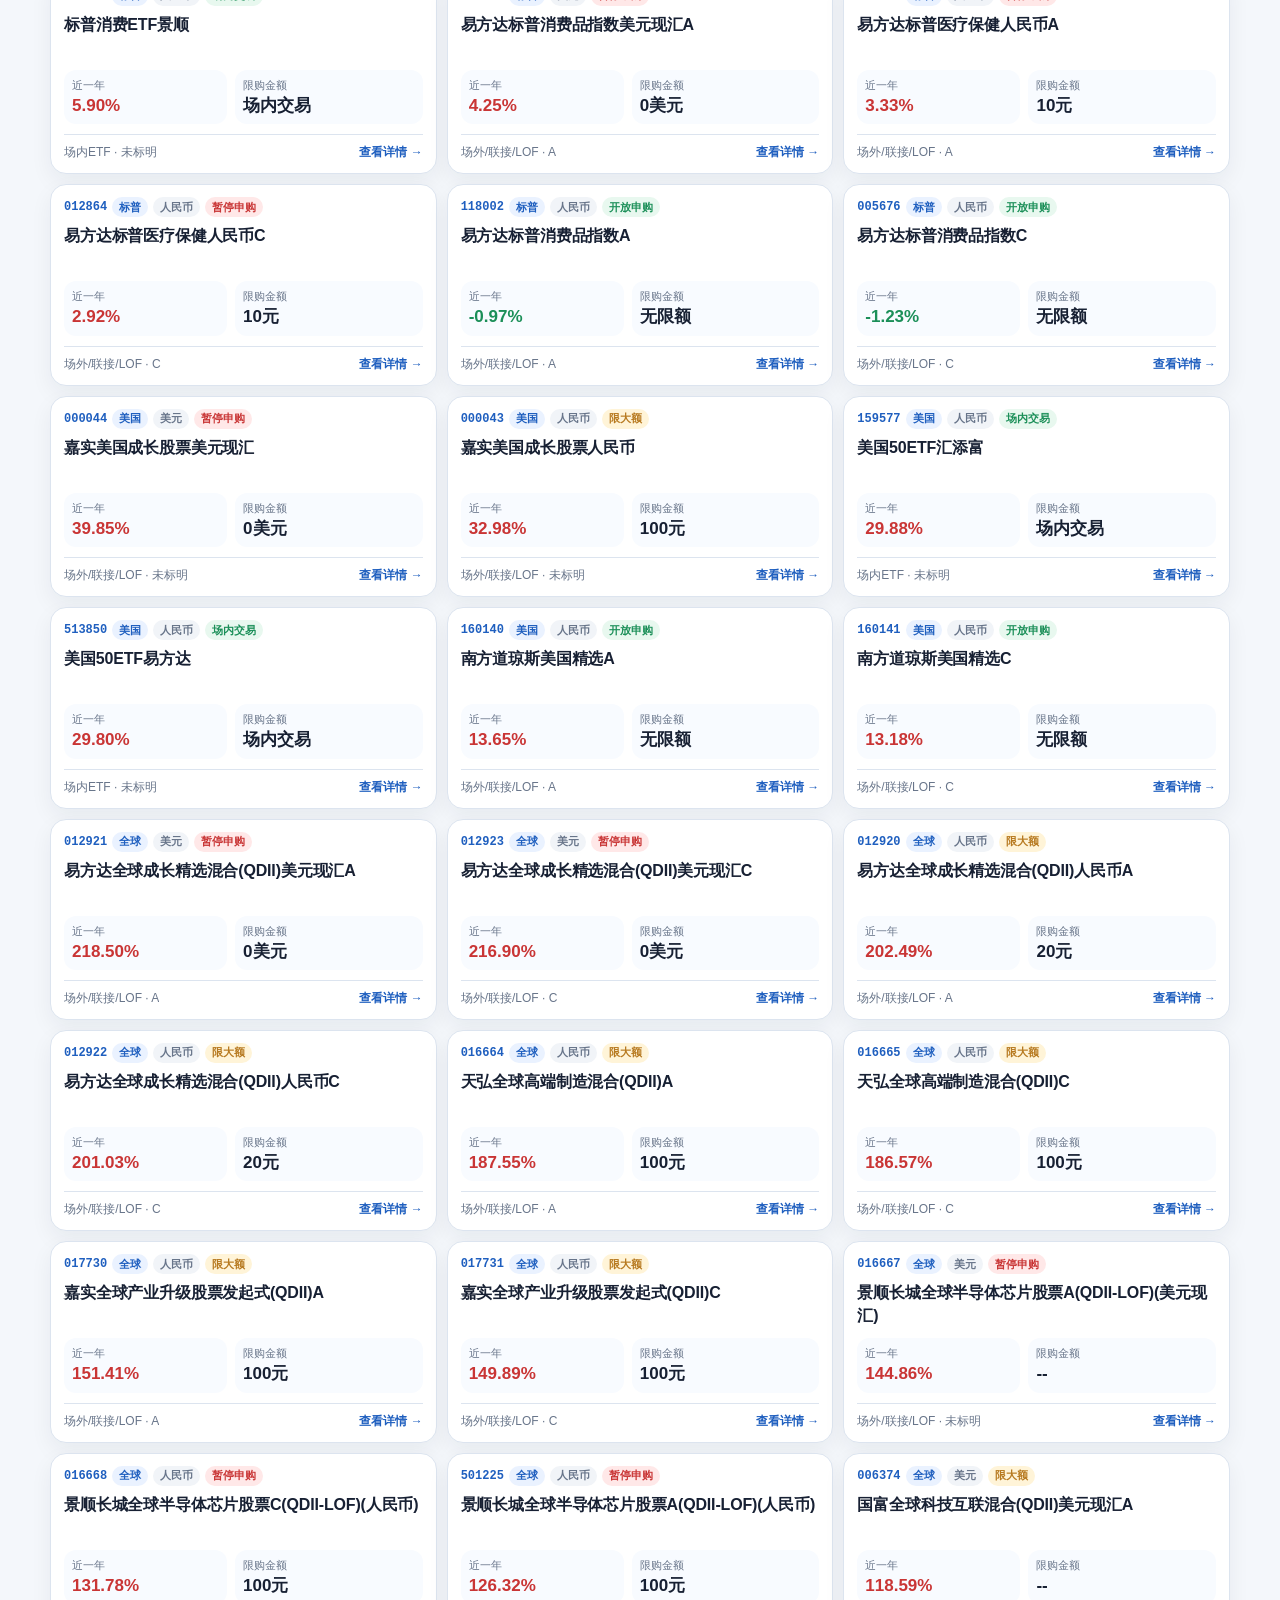
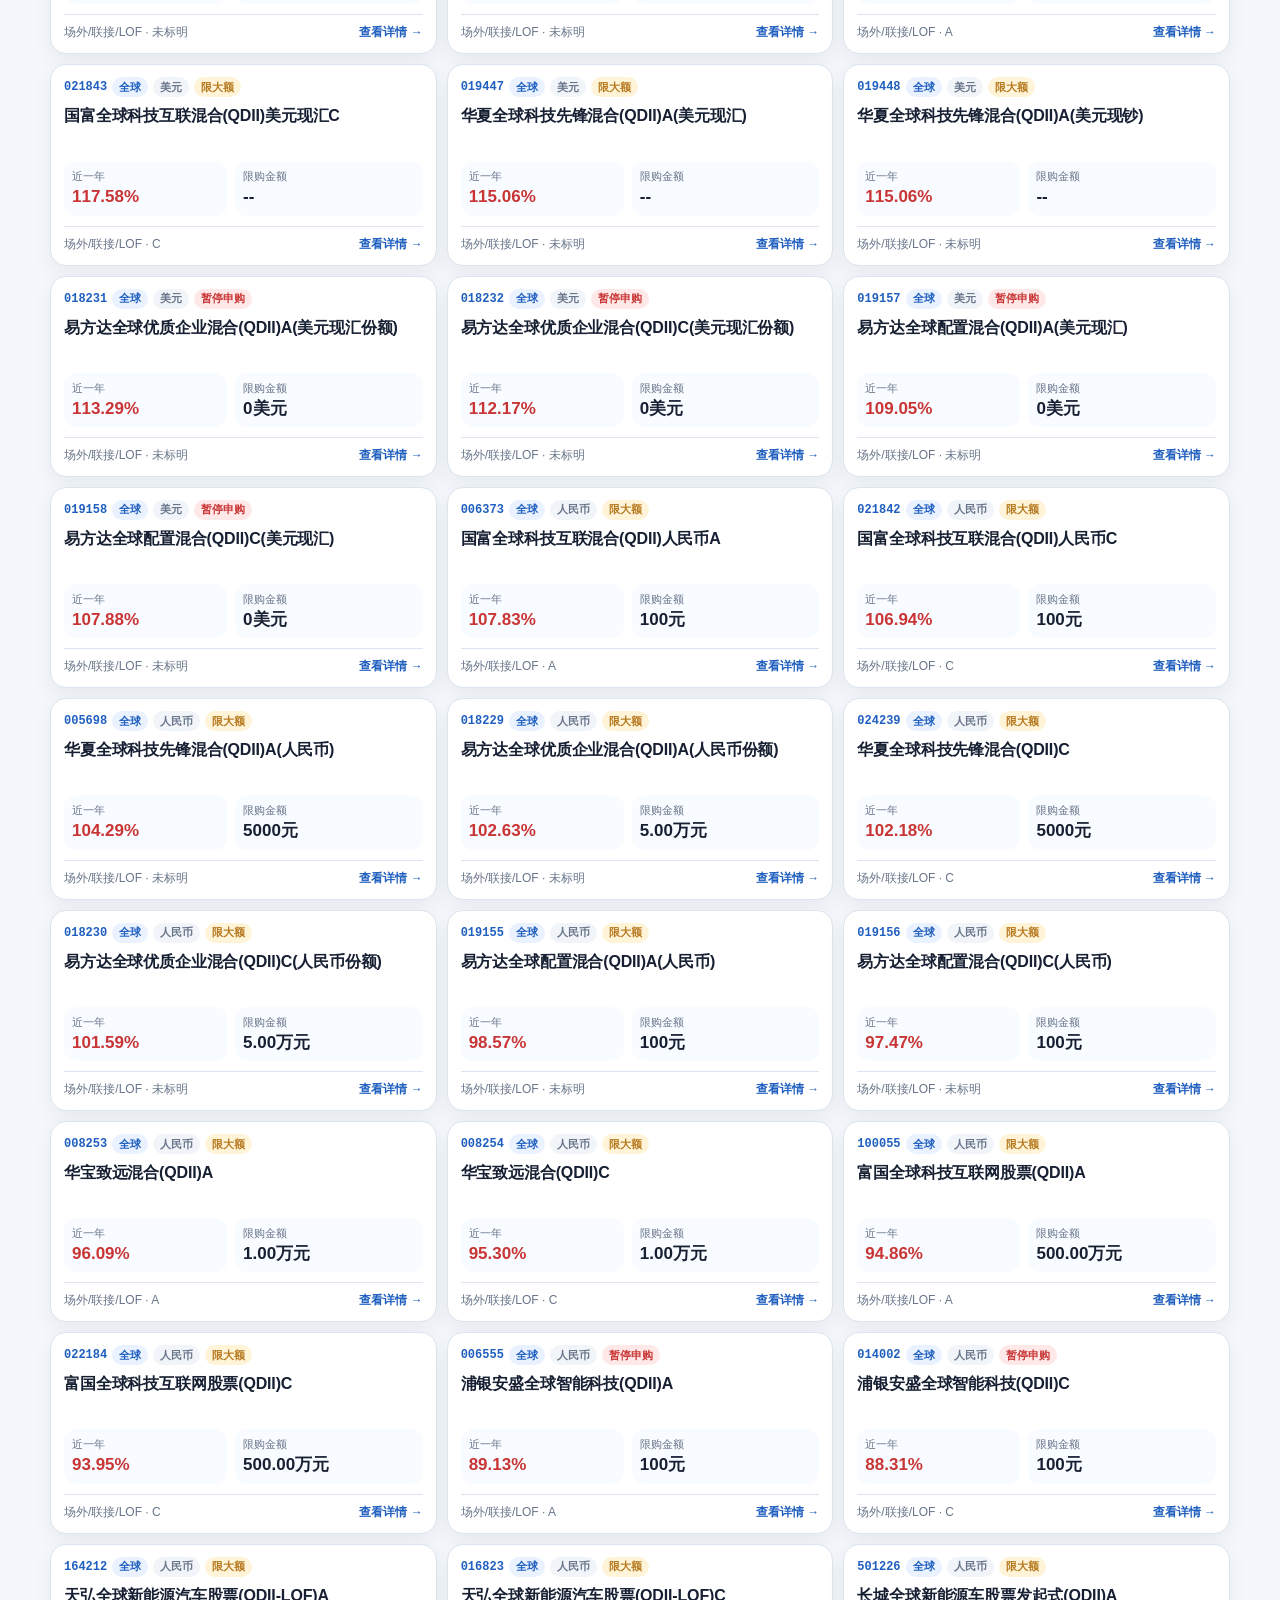
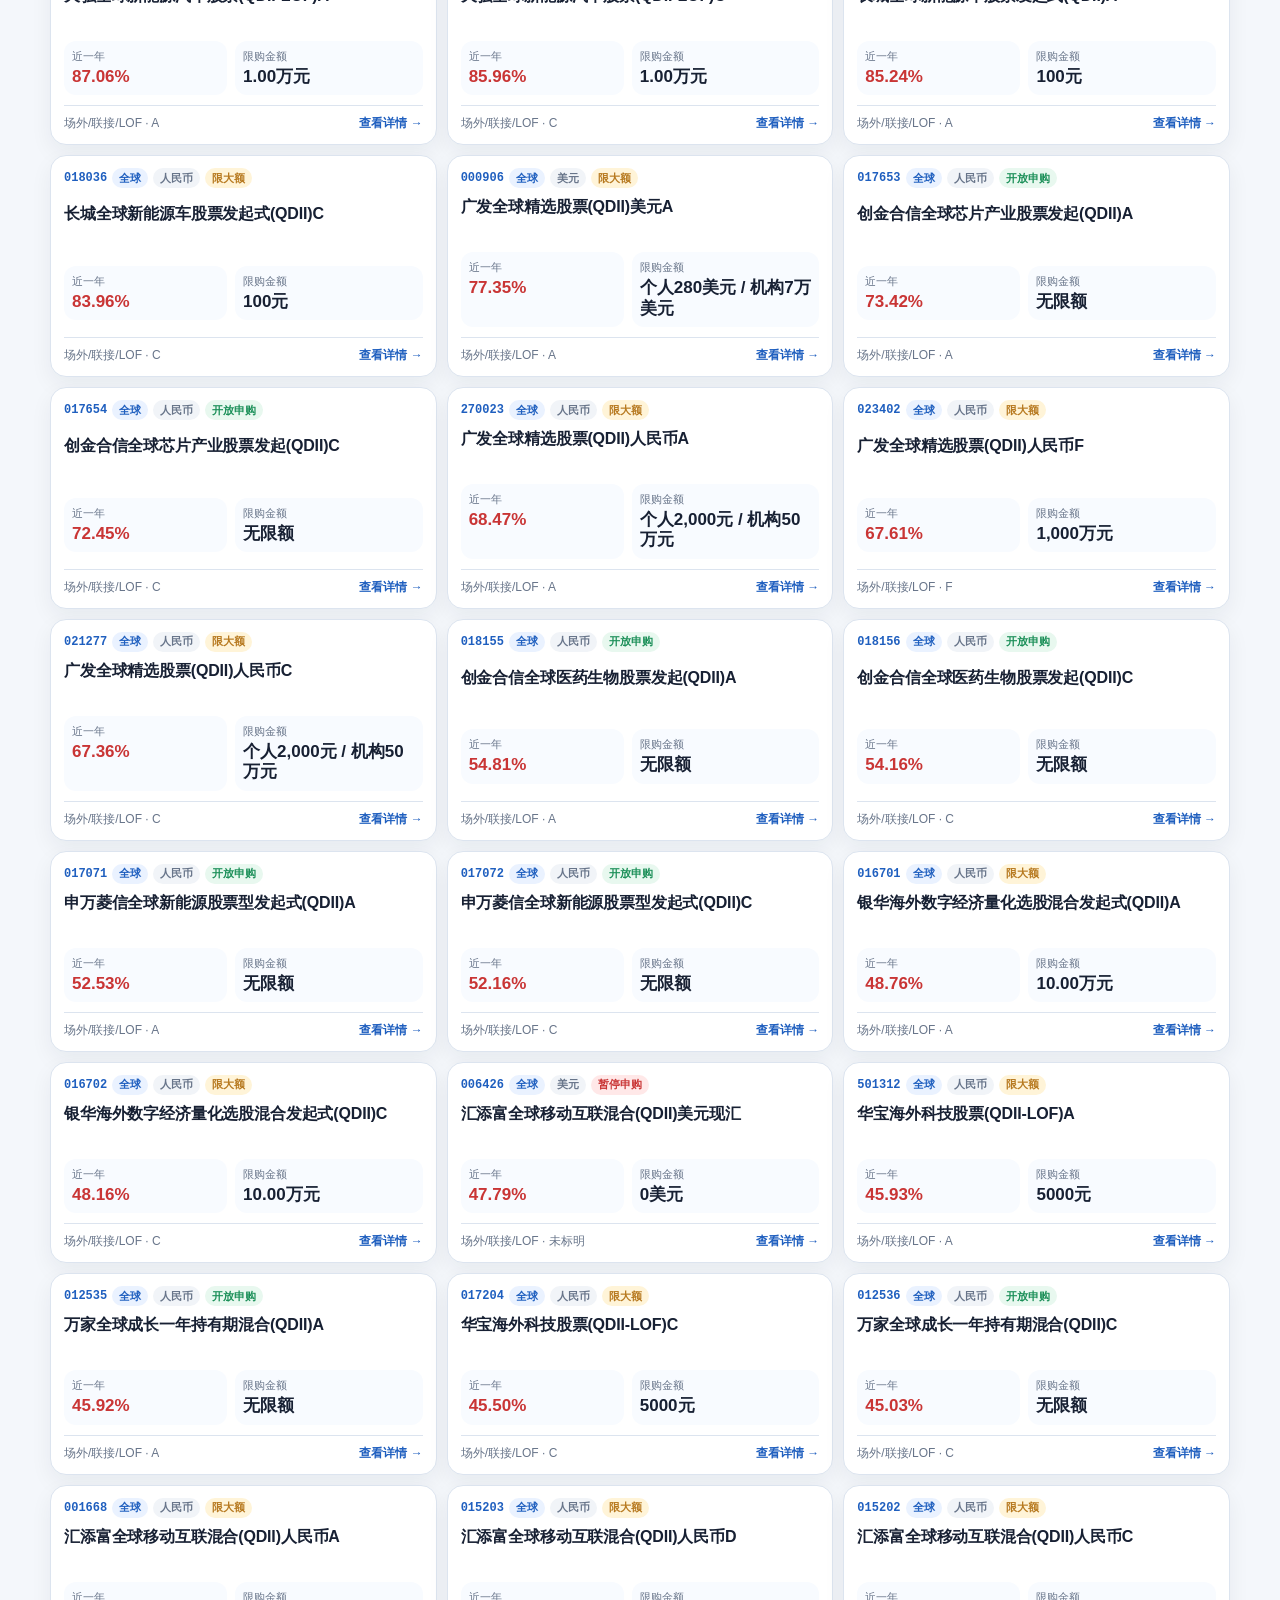
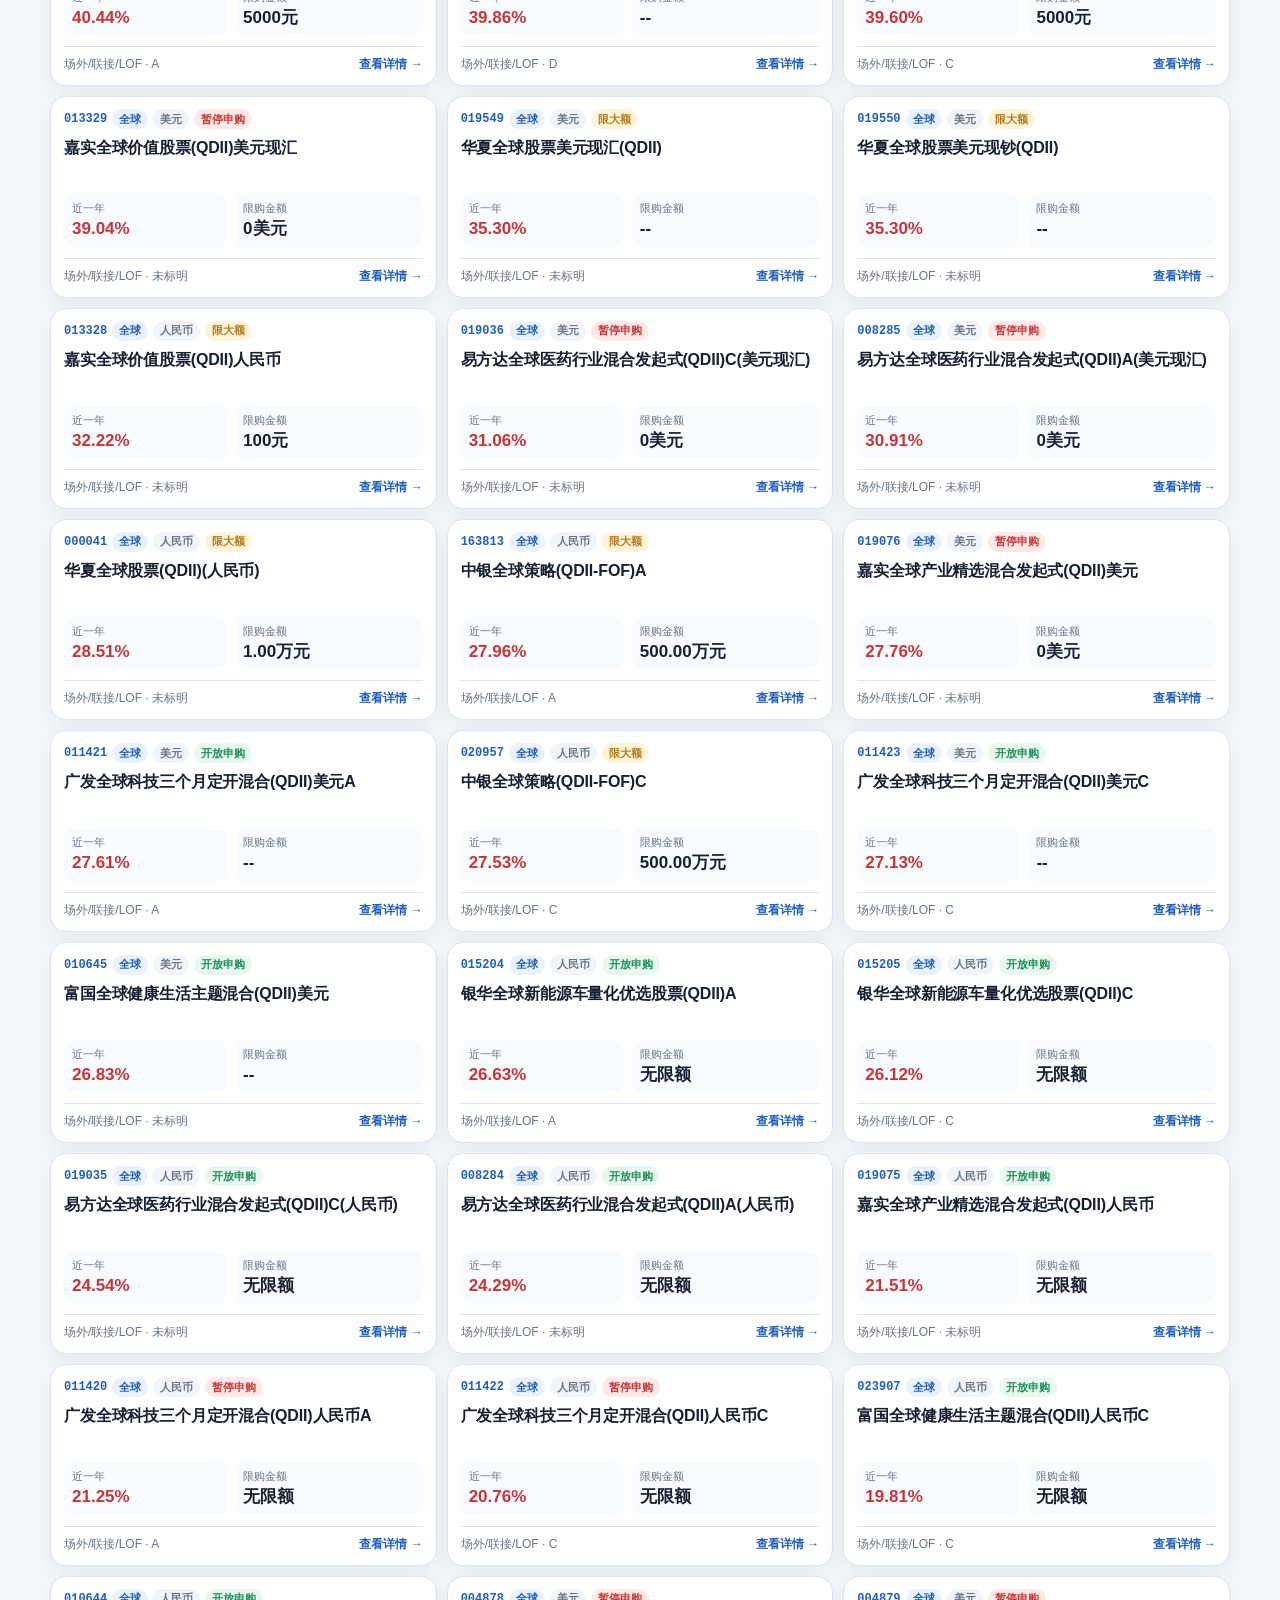
==== commit 67f2a5e7: "add navigation and list view" ====
--- a/index.html
+++ b/index.html
@@ -10,6 +10,14 @@
     <link rel="stylesheet" href="./styles.css" />
   </head>
   <body>
+    <nav class="site-nav" aria-label="主菜单">
+      <a class="brand-link" href="./index.html">QDII Monitor</a>
+      <div class="nav-links">
+        <a class="active" href="./index.html">卡片视图</a>
+        <a href="./list.html">列表视图</a>
+        <a href="./data/qdii-funds.csv">导出 CSV</a>
+      </div>
+    </nav>
     <main class="shell cards-shell">
       <header class="topbar compact-topbar">
         <div>
--- a/styles.css
+++ b/styles.css
@@ -31,6 +31,59 @@
   color: inherit;
 }
 
+.site-nav {
+  position: sticky;
+  top: 0;
+  z-index: 20;
+  display: flex;
+  align-items: center;
+  justify-content: space-between;
+  gap: 16px;
+  width: 100%;
+  padding: 10px max(16px, calc((100vw - 1180px) / 2));
+  border-bottom: 1px solid var(--line);
+  background: rgba(244, 247, 251, 0.92);
+  backdrop-filter: blur(14px);
+}
+
+.brand-link {
+  color: var(--blue);
+  font-size: 13px;
+  font-weight: 900;
+  letter-spacing: 0.06em;
+  text-decoration: none;
+  text-transform: uppercase;
+  white-space: nowrap;
+}
+
+.nav-links {
+  display: flex;
+  flex-wrap: wrap;
+  justify-content: flex-end;
+  gap: 8px;
+}
+
+.nav-links a {
+  display: inline-flex;
+  align-items: center;
+  justify-content: center;
+  min-height: 34px;
+  border: 1px solid transparent;
+  border-radius: 999px;
+  padding: 7px 12px;
+  color: var(--muted);
+  font-size: 13px;
+  font-weight: 800;
+  text-decoration: none;
+}
+
+.nav-links a:hover,
+.nav-links a.active {
+  border-color: rgba(31, 95, 191, 0.24);
+  background: var(--blue);
+  color: #fff;
+}
+
 .shell {
   width: min(1180px, calc(100vw - 32px));
   margin: 0 auto;
@@ -453,6 +506,139 @@
   font-size: 13px;
 }
 
+.list-shell {
+  width: min(1380px, calc(100vw - 32px));
+}
+
+.list-controls {
+  display: grid;
+  grid-template-columns: minmax(240px, 1.6fr) repeat(4, minmax(130px, 0.7fr)) auto;
+  gap: 10px;
+  align-items: end;
+  background: var(--panel);
+  border: 1px solid var(--line);
+  border-radius: 16px;
+  padding: 12px;
+  margin-bottom: 14px;
+}
+
+.table-wrap {
+  overflow: hidden;
+  border: 1px solid var(--line);
+  border-radius: 16px;
+  background: var(--panel);
+  box-shadow: 0 6px 18px rgba(23, 32, 51, 0.05);
+}
+
+.table-head {
+  display: flex;
+  align-items: center;
+  justify-content: space-between;
+  gap: 12px;
+  border-bottom: 1px solid var(--line);
+  padding: 12px 14px;
+}
+
+.table-head p,
+.table-head span {
+  margin: 0;
+  color: var(--muted);
+  font-size: 13px;
+}
+
+.table-scroller {
+  overflow-x: auto;
+}
+
+.fund-table {
+  width: 100%;
+  min-width: 1320px;
+  border-collapse: collapse;
+  font-size: 13px;
+}
+
+.fund-table th,
+.fund-table td {
+  border-bottom: 1px solid var(--line);
+  padding: 11px 10px;
+  text-align: left;
+  vertical-align: middle;
+}
+
+.fund-table th {
+  background: #edf3fb;
+  color: #33415b;
+  font-size: 12px;
+  font-weight: 900;
+  white-space: nowrap;
+}
+
+.fund-table th[data-sort] {
+  cursor: pointer;
+}
+
+.fund-table tbody tr:hover {
+  background: var(--panel-2);
+}
+
+.fund-table tbody tr:last-child td {
+  border-bottom: 0;
+}
+
+.name-col {
+  min-width: 260px;
+}
+
+.name-col strong,
+.name-col small {
+  display: block;
+}
+
+.name-col small {
+  margin-top: 4px;
+  color: var(--muted);
+  font-size: 12px;
+}
+
+.num {
+  text-align: right;
+  white-space: nowrap;
+  font-weight: 800;
+}
+
+.code-link {
+  color: var(--blue);
+  font-family: ui-monospace, SFMono-Regular, Menlo, Monaco, Consolas, monospace;
+  font-weight: 900;
+  text-decoration: none;
+}
+
+.tag {
+  display: inline-flex;
+  align-items: center;
+  border-radius: 999px;
+  padding: 3px 8px;
+  background: var(--blue-soft);
+  color: var(--blue);
+  font-size: 12px;
+  font-weight: 800;
+  white-space: nowrap;
+}
+
+.detail-btn {
+  display: inline-flex;
+  align-items: center;
+  justify-content: center;
+  min-height: 30px;
+  border-radius: 8px;
+  padding: 6px 10px;
+  background: var(--blue);
+  color: #fff;
+  font-weight: 800;
+  text-decoration: none;
+  white-space: nowrap;
+}
+
 .back-link {
   display: inline-flex;
   margin: 0 0 16px;
@@ -574,6 +760,10 @@
     grid-template-columns: 1fr;
   }
 
+  .list-controls {
+    grid-template-columns: 1fr 1fr;
+  }
+
   .cards-layout {
     grid-template-columns: 1fr;
   }
@@ -596,6 +786,17 @@
 }
 
 @media (max-width: 560px) {
+  .site-nav {
+    align-items: flex-start;
+    flex-direction: column;
+    padding: 10px;
+  }
+
+  .nav-links {
+    width: 100%;
+    justify-content: flex-start;
+  }
+
   h1 {
     font-size: 24px;
   }
@@ -608,6 +809,10 @@
 
   .fund-card h2 {
     font-size: 17px;
+  }
+
+  .list-controls {
+    grid-template-columns: 1fr;
   }
 }
 
